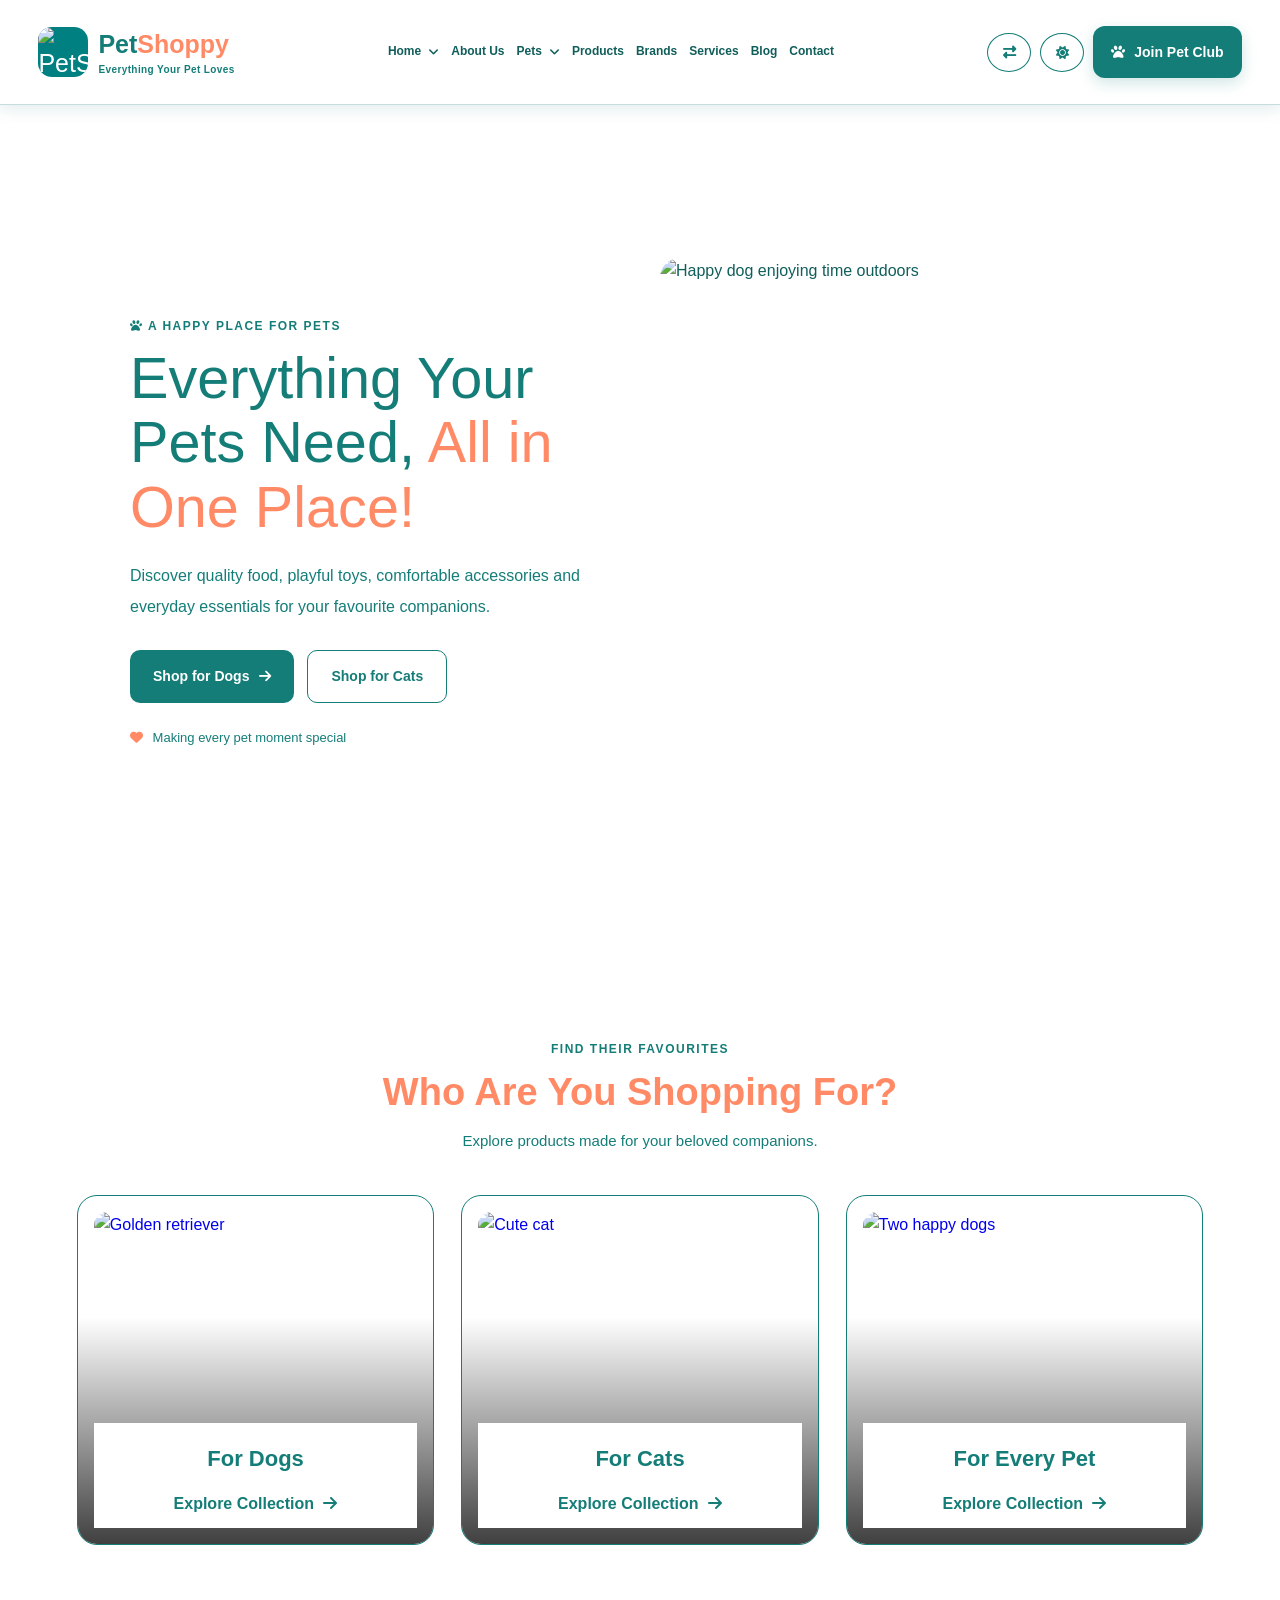
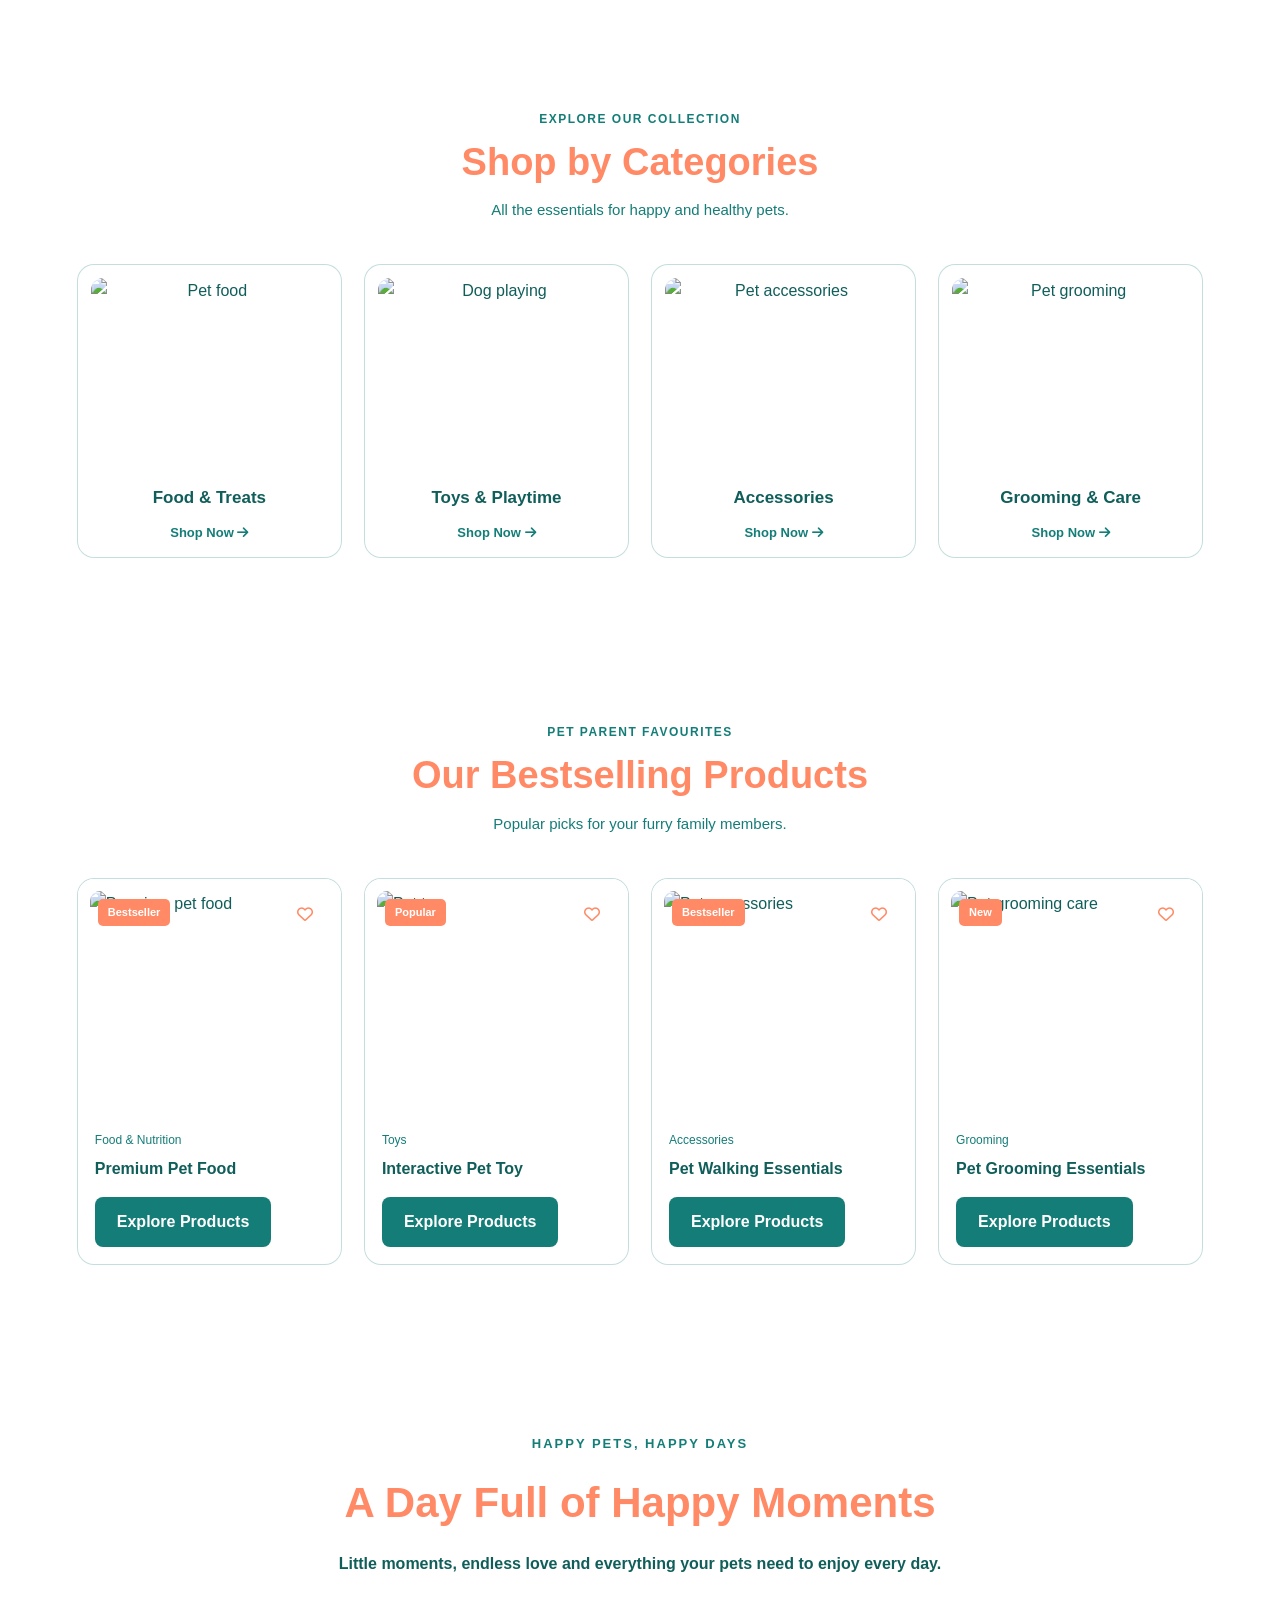
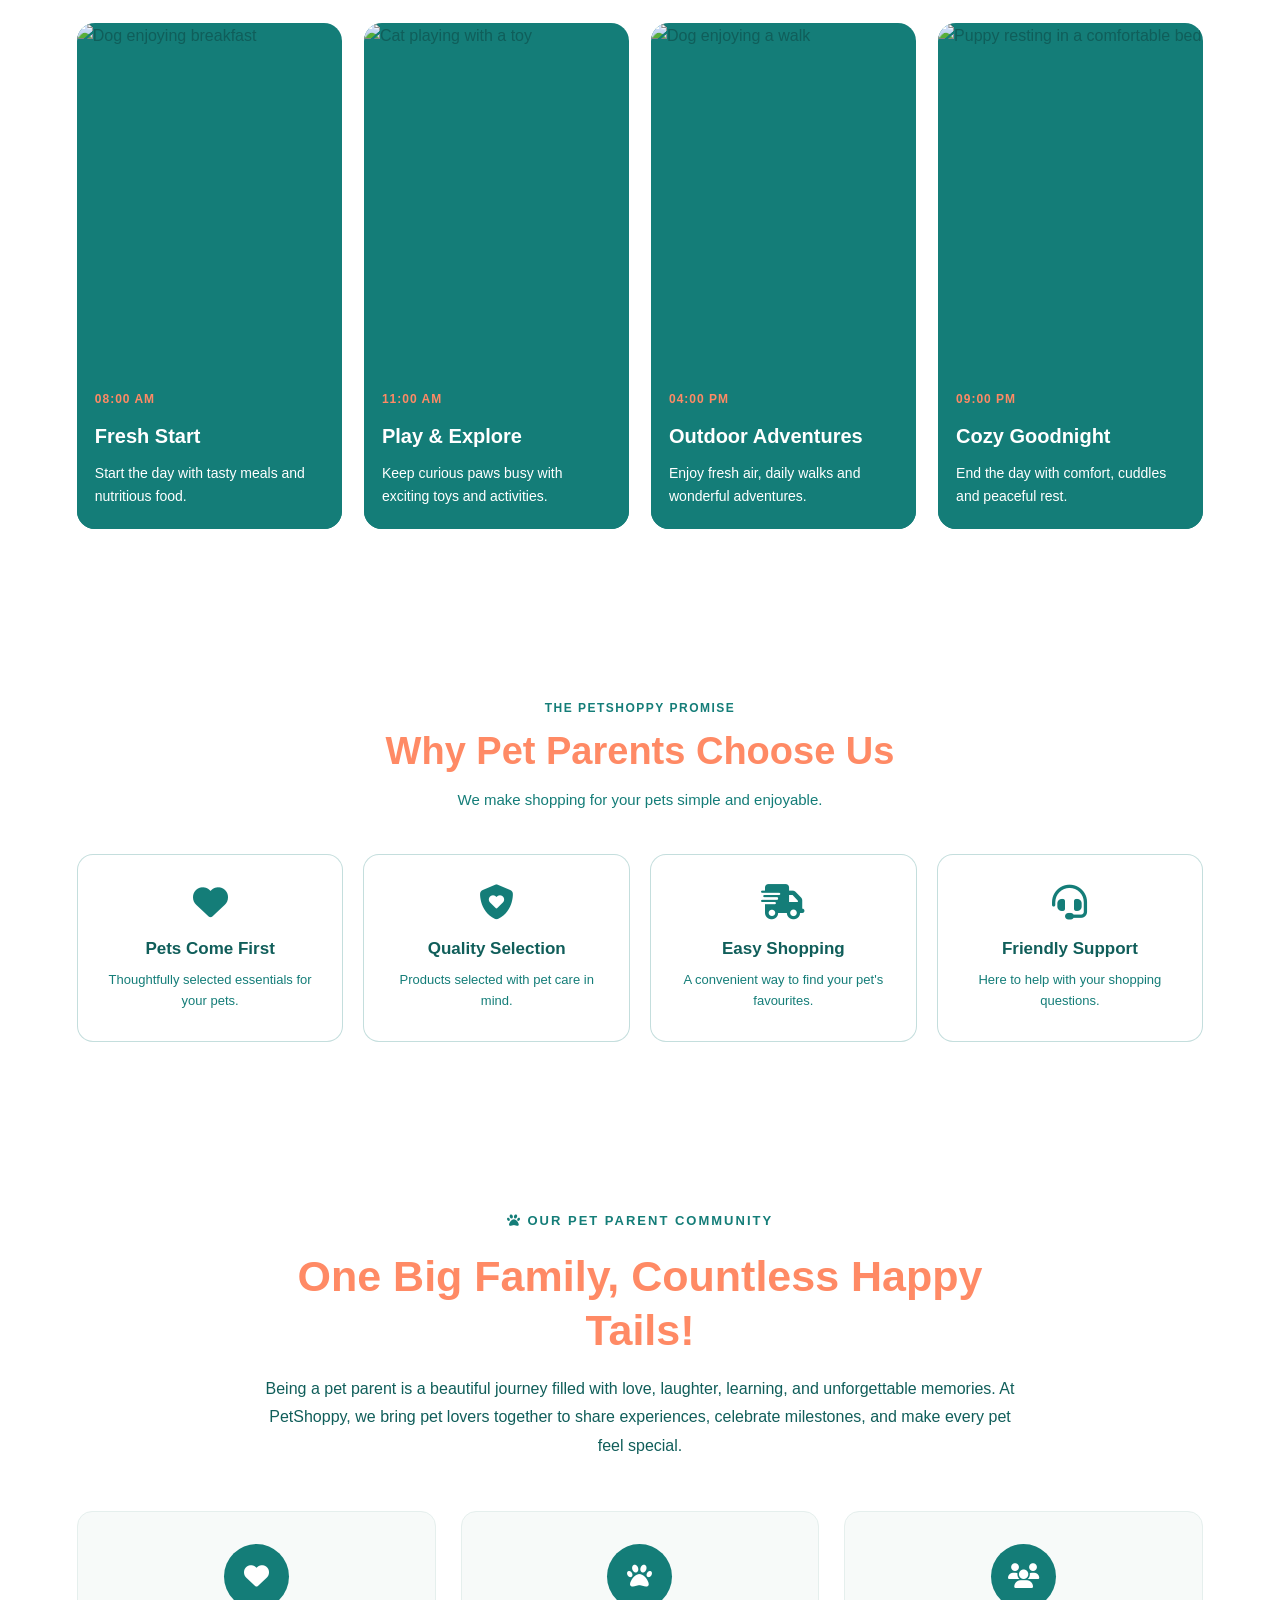
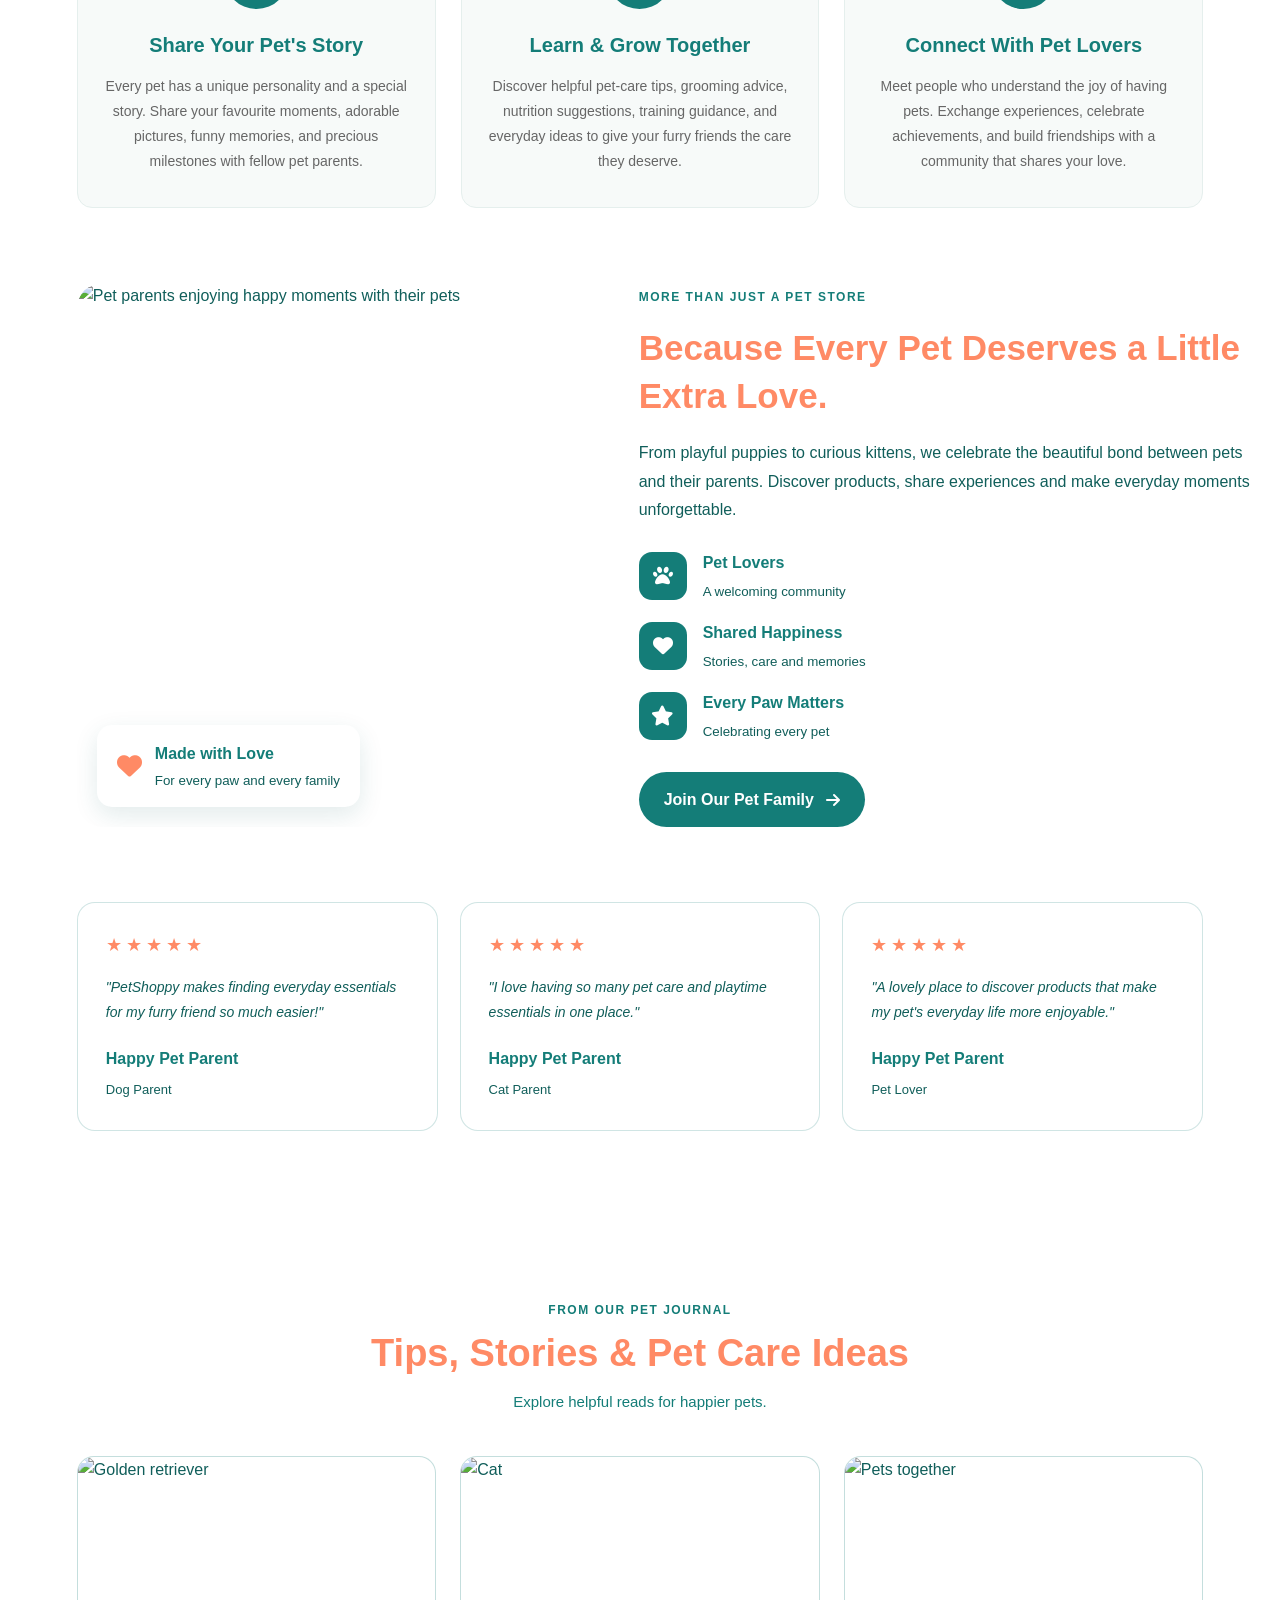
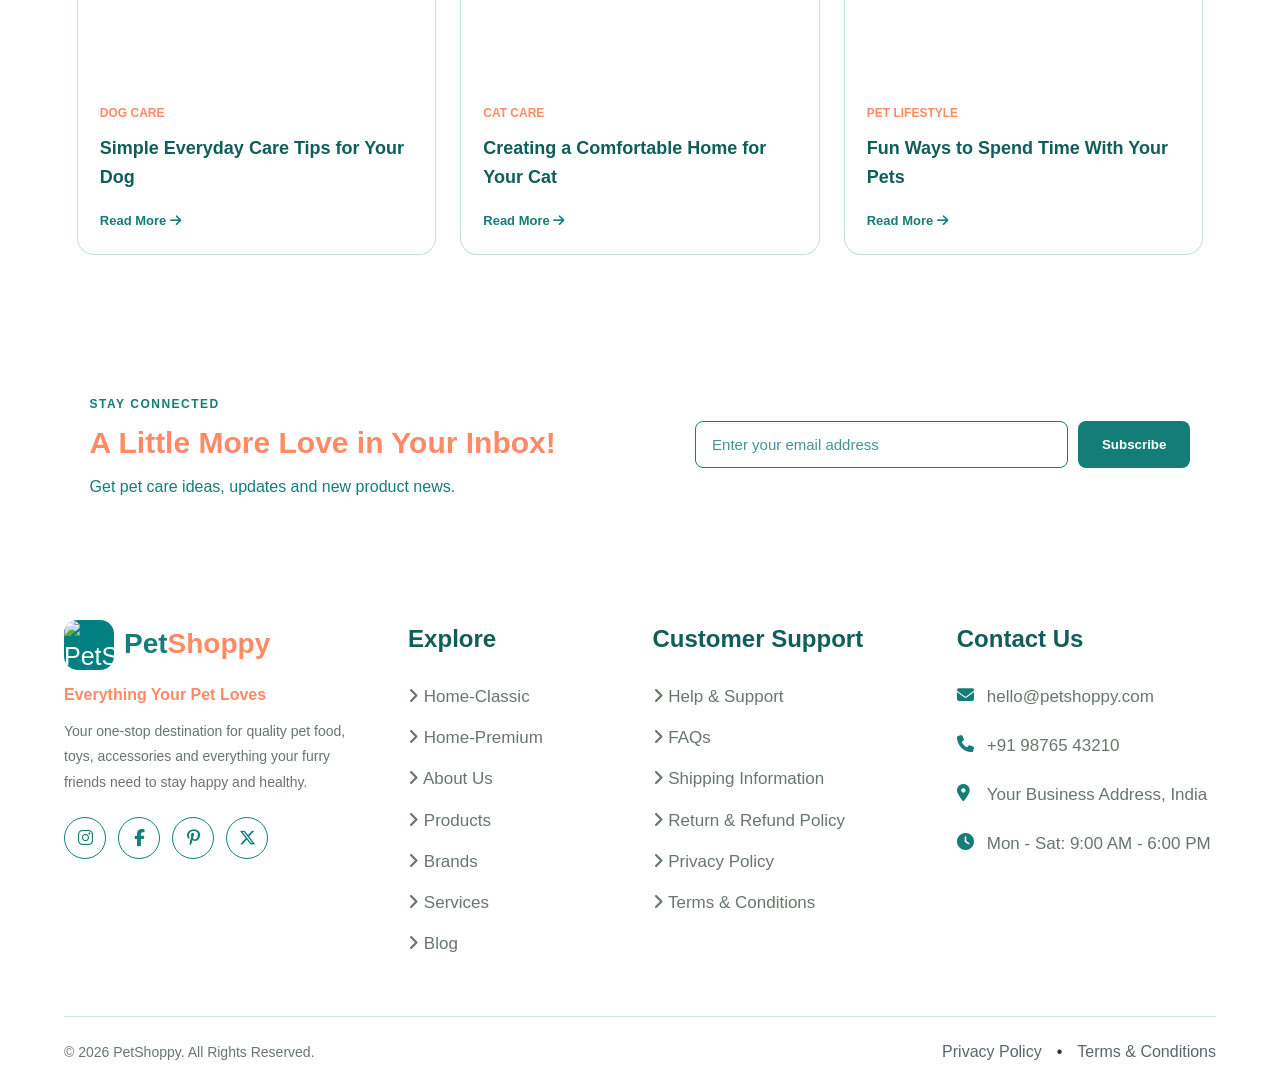
==== index.html @ d7a5b0b4 "Add files via upload" ====
<!DOCTYPE html>
<html lang="en">
<head>
    <meta charset="UTF-8">
    <meta name="viewport" content="width=device-width, initial-scale=1.0">

    <title>PetShoppy | Pet Store</title>

    <!-- CSS -->
    <link rel="stylesheet" href="style.css">
    
    <!-- Font Awesome -->
    <link rel="stylesheet"
    href="https://cdnjs.cloudflare.com/ajax/libs/font-awesome/6.5.2/css/all.min.css">

    <!-- Google Fonts -->
    <link rel="preconnect" href="https://fonts.googleapis.com">
    <link rel="preconnect" href="https://fonts.gstatic.com" crossorigin>
    <link href="https://fonts.googleapis.com/css2?family=Nunito:wght@400;500;600;700;800;900&display=swap"
    rel="stylesheet">

    <!-- JavaScript -->
    <script src="script.js" defer></script>
</head>

<body>

     <!-- HEADER -->
<header class="main-header">
    <div class="header-container">

        <a href="index.html" class="logo">
            <img src="Images/Logo Image1.png" alt="PetShoppy Logo">
            <span class="logo-text">
                Pet<span>Shoppy</span>
                <small>Everything Your Pet Loves</small>
            </span>
        </a>

        <nav class="navigation">
            <div class="nav-item dropdown">
                <a href="index.html" class="nav-link">Home <i class="fa-solid fa-angle-down"></i></a>
                <div class="dropdown-menu">
                    <a href="index.html">Home 1 - Classic</a>
                    <a href="home2.html">Home 2 - Premium</a>
                </div>
            </div>

            <a href="about.html" class="nav-link">About Us</a>

            <div class="nav-item dropdown">
                <a href="index.html" class="nav-link">Pets <i class="fa-solid fa-angle-down"></i></a>
                <div class="dropdown-menu">
                    <a href="Dogs.html">Dogs</a>
                    <a href="Cat.html">Cats</a>
                </div>
            </div>

            <a href="Products.html" class="nav-link">Products</a>
            <a href="Brands.html" class="nav-link">Brands</a>
            <a href="Services.html" class="nav-link">Services</a>
            <a href="Blog.html" class="nav-link">Blog</a>
            <a href="Contact.html" class="nav-link">Contact</a>
        </nav>

        <div class="header-actions">
            <button class="circle-btn" id="directionBtn" aria-label="Toggle direction">
                <i class="fa-solid fa-right-left"></i>
            </button>

            <button class="circle-btn" id="themeBtn" aria-label="Toggle theme">
                <i class="fa-solid fa-sun"></i>
            </button>

            <a href="PetClub.html" class="login-btn">
                <i class="fa-solid fa-paw"></i> Join Pet Club
            </a>
        </div>

    </div>
</header>


<main>

        <!-- HERO SECTION -->
        <section class="hero-section">

            <div class="hero-content">
                <span class="section-label">
                    <i class="fa-solid fa-paw"></i>
                    A HAPPY PLACE FOR PETS
                </span>

                <h1>Everything Your Pets Need,
    <span>All in One Place!</span>
</h1>

                <p>
                    Discover quality food, playful toys, comfortable
                    accessories and everyday essentials for your
                    favourite companions.
                </p>

                <div class="hero-buttons">
                    <a href="Dogs.html" class="primary-btn">
                        Shop for Dogs <i class="fa-solid fa-arrow-right"></i>
                    </a>

                    <a href="Cat.html" class="secondary-btn">
                        Shop for Cats
                    </a>
                </div>

                <div class="hero-note">
                    <i class="fa-solid fa-heart"></i>
                    Making every pet moment special
                </div>
            </div>

            <div class="hero-image">
                <img
                    src="https://images.openai.com/static-rsc-4/yv9fFzBGlke947bfDOb0Z7qNkBr9wfw-Pga7GW_WyAotWIUZUHiNxw3YHhKzJ4N2_zgHcG5rDOvu-KFgvY75jbmQHMu-gefCmbKS2JQjT4H97CNhTfmTo3LqtAyRwEe6N50HMDy4kjdWznx2pqMe7HKFtoqE82LpN9ot8MDPfqCSSa-1QfwiL3cHMQ8kjoYR?purpose=fullsize"
                    alt="Happy dog enjoying time outdoors">
            </div>

        </section>

        <!-- SHOP BY PET -->
        <section class="pet-section section-padding">

            <div class="section-heading">
                <span class="section-label">FIND THEIR FAVOURITES</span>
                <h2>Who Are You Shopping For?</h2>
                <p>Explore products made for your beloved companions.</p>
            </div>

            <div class="pet-grid">

                <a href="dogs.html" class="pet-card">
                    <img src="https://images.unsplash.com/photo-1552053831-71594a27632d?auto=format&fit=crop&w=700&q=85"
                         alt="Golden retriever">
                    <div class="pet-card-content">
                        <h3>For Dogs</h3>
                        <span>Explore Collection <i class="fa-solid fa-arrow-right"></i></span>
                    </div>
                </a>

                <a href="Cat.html" class="pet-card">
                    <img src="https://images.unsplash.com/photo-1573865526739-10659fec78a5?auto=format&fit=crop&w=700&q=85"
                         alt="Cute cat">
                    <div class="pet-card-content">
                        <h3>For Cats</h3>
                        <span>Explore Collection <i class="fa-solid fa-arrow-right"></i></span>
                    </div>
                </a>

                <a href="pets.html" class="pet-card">
                    <img src="https://images.openai.com/static-rsc-4/M1uS88FH36iswIZ0i0aM6IA3JnJ85YdUIURCovAgB_wp9JYYLMtBQS9XjxEmxh2h3yuicZxG7aOPbZoO9vGT4IWAkmvV-0KDw5vS_-56KUPz9xJ5YkKwACZ6F4ILIfjZeVVXGG_XXZeByf4X2DwvqJqZKwZMmvioOyO29KGqjc8075OUZHC_ckWkNqx-2v0m?purpose=fullsize"
                         alt="Two happy dogs">
                    <div class="pet-card-content">
                        <h3>For Every Pet</h3>
                        <span>Explore Collection <i class="fa-solid fa-arrow-right"></i></span>
                    </div>
                </a>

            </div>
        </section>

        <!-- SHOP BY CATEGORY -->
        <section class="category-section section-padding">

            <div class="section-heading">
                <span class="section-label">EXPLORE OUR COLLECTION</span>
                <h2>Shop by Categories</h2>
                <p>All the essentials for happy and healthy pets.</p>
            </div>

            <div class="category-grid">

                <a href="products.html?category=food" class="category-card">
                    <img src="https://images.openai.com/static-rsc-4/w9gseoCZGbuDJq6z_aG2uYO_X9687kGMLa2LZ8mhQYrj1rZRljZS0B2GazOanKTUPEvj69d0FUClDx20MYPlgzSAu5G_6LDif5fSuiGbgMOo9HhkyM_K80q-_yTcn5nT3eSIf3bA2Y5-SR7mwPo7KEdLQihY2UJdJTpyXSNIxcE?purpose=inline"
                         alt="Pet food">
                    <h3>Food & Treats</h3>
                    <span>Shop Now <i class="fa-solid fa-arrow-right"></i></span>
                </a>

                <a href="products.html?category=toys" class="category-card">
                    <img src="https://images.openai.com/static-rsc-4/tr6yJ81hYm2WGzdh1qy6G77R_ZMPfN1IJ9Z_MlYuu9AM08XhpfwTsrjVlc0AoRLRRu6GlCtEkIq3HJm7YVZC6fKRW61rsCvmf4ctxcFJcIoJ61_GNgADt7xI5p9Fy0DrSOKdNMJChFsO-4_V158oUacP2K9cR25HHlIHg-2e441HVv5BWqV_vjlaEWlSWuTX?purpose=fullsize"
                         alt="Dog playing">
                    <h3>Toys & Playtime</h3>
                    <span>Shop Now <i class="fa-solid fa-arrow-right"></i></span>
                </a>

                <a href="products.html?category=accessories" class="category-card">
                    <img src="https://images.openai.com/static-rsc-4/vF84g98JcKkGpsXER8NIwprN9hUa2C1HQTozOo4ASb5_BIkXZnYdfcnOPlpkqFh2_ndFCGbqCw2EZwQ28UBWZj_Ja2KV51nwinU11_EELD_P-YZYaQcdj98UH1uloZx5sgu2XPXuT2Jk524FbW9jj3n4Ofq7sRMVcmcHCJE-gjyT3ckfWSNJg_zQeWU3oCxb?purpose=fullsize"
                         alt="Pet accessories">
                    <h3>Accessories</h3>
                    <span>Shop Now <i class="fa-solid fa-arrow-right"></i></span>
                </a>

                <a href="products.html?category=grooming" class="category-card">
                    <img src="https://images.unsplash.com/photo-1516734212186-a967f81ad0d7?auto=format&fit=crop&w=500&q=85"
                         alt="Pet grooming">
                    <h3>Grooming & Care</h3>
                    <span>Shop Now <i class="fa-solid fa-arrow-right"></i></span>
                </a>

            </div>
        </section>

        <!-- BESTSELLERS -->
        <section class="bestseller-section section-padding">

            <div class="section-heading">
                <span class="section-label">PET PARENT FAVOURITES</span>
                <h2>Our Bestselling Products</h2>
                <p>Popular picks for your furry family members.</p>
            </div>

            <div class="product-grid">

                <article class="product-card">
                    <div class="product-image">
                        <span class="product-badge">Bestseller</span>
                        <button class="wishlist-btn" aria-label="Add to wishlist">
                            <i class="fa-regular fa-heart"></i>
                        </button>
                        <img src="https://images.unsplash.com/photo-1589924691995-400dc9ecc119?auto=format&fit=crop&w=600&q=85"
                             alt="Premium pet food">
                    </div>
                    <div class="product-info">
                        <span class="product-category">Food & Nutrition</span>
                        <h3>Premium Pet Food</h3>
                        <div class="product-bottom">
                            <a href="Products.html" class="explore-products-btn">
            Explore Products
        </a>
                        </div>
                    </div>
                </article>

                <article class="product-card">
                    <div class="product-image">
                        <span class="product-badge">Popular</span>
                        <button class="wishlist-btn" aria-label="Add to wishlist">
                            <i class="fa-regular fa-heart"></i>
                        </button>
                        <img src="https://images.unsplash.com/photo-1535294435445-d7249524ef2e?auto=format&fit=crop&w=600&q=85"
                             alt="Pet toy">
                    </div>
                    <div class="product-info">
                        <span class="product-category">Toys</span>
                        <h3>Interactive Pet Toy</h3>
                        <div class="product-bottom">
                            <a href="Products.html" class="explore-products-btn">
            Explore Products
        </a>
                        </div>
                    </div>
                </article>

                <article class="product-card">
                    <div class="product-image">
                        <span class="product-badge">Bestseller</span>
                        <button class="wishlist-btn" aria-label="Add to wishlist">
                            <i class="fa-regular fa-heart"></i>
                        </button>
                        <img src="https://images.openai.com/static-rsc-4/2dLUdEP9UcZacmaC6hxf51R4PpE7CirOr6_ly_SInamq5q2U4r5czKsvhjABSQUBqb5PgcH0j5OBZxZT11_l3LiR2NWbaVoIHSXXsfH3gTNQ5hMKevtEZ_mlscs-GKLW6hBFCuZg0l_awp-FXLvWe-RgYG3Zj9zHFlpuqJ2c233FLqtme3eib3plA29GCLK5?purpose=fullsize"
                             alt="Pet accessories">
                    </div>
                    <div class="product-info">
                        <span class="product-category">Accessories</span>
                        <h3>Pet Walking Essentials</h3>
                        <div class="product-bottom">
                            <a href="Products.html" class="explore-products-btn">
            Explore Products
        </a>
                        </div>
                    </div>
                </article>

                <article class="product-card">
                    <div class="product-image">
                        <span class="product-badge">New</span>
                        <button class="wishlist-btn" aria-label="Add to wishlist">
                            <i class="fa-regular fa-heart"></i>
                        </button>
                        <img src="https://images.openai.com/static-rsc-4/v_l3QWi_aCL-Y4SPza91qTbNcBNuBeCyhJTZ9Yce27BEwrQ-N0HdIakyfzFicpVqZDqZfb8ol4YPfHnry--LnUiGXWp87zS38oLdOtI35bYtXudIZqfKRHuE4CO8knqOC5g65Wk5xR7fUqk2XOuaJcjd12OBngR_Y3dppf5QTFQ-JzhrM2zDSWf9HW0GSOrD?purpose=fullsize"
                             alt="Pet grooming care">
                    </div>
                    <div class="product-info">
                        <span class="product-category">Grooming</span>
                        <h3>Pet Grooming Essentials</h3>
                        <div class="product-bottom">
                            <a href="Products.html" class="explore-products-btn">
            Explore Products
        </a>
                        </div>
                    </div>
                </article>

            </div>
        </section>

        
<!-- A DAY IN YOUR PET'S LIFE -->
<section class="pet-day-section">

    <div class="pet-day-heading">
        <span>HAPPY PETS, HAPPY DAYS</span>
        <h2>A Day Full of Happy Moments</h2>
        <p>Little moments, endless love and everything your pets need to enjoy every day.</p>
    </div>

    <div class="pet-day-grid">

        <div class="pet-day-card">
            <img src="https://images.openai.com/static-rsc-4/bUbUkX5YAL70xVwl69kjFBfryx52gneSA9NkqL2_LeEsoudcdIZrEvoqcYoya6zXaM0Zi-5uOtzfBKHK5pg0A_JEK1BnFvBBjQwwKqswlo4CA7nQbqRXP-WxRLe_WMxv3n_Ofv-Rpp7mDgKIGvI92vcCcVqZ6egKwdVOHNZy441gNcPEd_VzwcJjjB_0Mo6y?purpose=fullsize" alt="Dog enjoying breakfast">
            <div class="pet-day-content">
                <span>08:00 AM</span>
                <h3>Fresh Start</h3>
                <p>Start the day with tasty meals and nutritious food.</p>
            </div>
        </div>

        <div class="pet-day-card">
            <img src="https://images.openai.com/static-rsc-4/GTpex6RY9-g0YZzZyBBnBYWVW_Mtb5lOQWo68M_n631e6BX32MEMfwHjb3NJf7N5k6_aBkHXQdZFrUtqG6r8BBa3N3HectMAuAz3hzi2VyV3AoZaJ8e39Bln7CA3OC39dQqvyOp_m5WS3PNLb9xSwV_8Zactd60HYW6OdTGU3wgQEkDzCuWnay23FyY60uSc?purpose=fullsize" alt="Cat playing with a toy">
            <div class="pet-day-content">
                <span>11:00 AM</span>
                <h3>Play & Explore</h3>
                <p>Keep curious paws busy with exciting toys and activities.</p>
            </div>
        </div>

        <div class="pet-day-card">
            <img src="https://images.openai.com/static-rsc-4/OUQ8JRv__H7JQ8FYyiUVu63lmPB1i5_ll8um2wQzfiwKYZVjVJCXAGg10Qb26gcEl5DC_Z2Kl83BoWbNeYTGbdZPN52knNEXu1XH3vCAG6NJkA9x5mXJouUY_OZ8pjU0_OfltHuBAYo5WQsJ5-YtAg6T02Ng9ffSD7Ozb2IrsEpKtLcuVv69WAm70a2XUKTD?purpose=fullsize" alt="Dog enjoying a walk">
            <div class="pet-day-content">
                <span>04:00 PM</span>
                <h3>Outdoor Adventures</h3>
                <p>Enjoy fresh air, daily walks and wonderful adventures.</p>
            </div>
        </div>

        <div class="pet-day-card">
            <img src="https://images.openai.com/static-rsc-4/2AfeKkSe9-xejkE0UqCwcOaHom0KQNA_HehQyUAsPU2XBfiVXcrzaXmeObzhb1rB93_dPsyw2_AYHCMjV1HPJ6y0lPg9GGnBBtVWXBL5fVgrO625mQ8usZeN1Tso3xNkkVGVKhDj27nOylyvvviECOlXj6Cztm2D1T7uoxoOEX4DkMCDcGhPx3EpHvJTHPbv?purpose=fullsize" alt="Puppy resting in a comfortable bed">
            <div class="pet-day-content">
                <span>09:00 PM</span>
                <h3>Cozy Goodnight</h3>
                <p>End the day with comfort, cuddles and peaceful rest.</p>
            </div>
        </div>

    </div>
</section>


        <!-- WHY CHOOSE US -->
        <section class="benefits-section section-padding">

            <div class="section-heading">
                <span class="section-label">THE PETSHOPPY PROMISE</span>
                <h2>Why Pet Parents Choose Us</h2>
                <p>We make shopping for your pets simple and enjoyable.</p>
            </div>

            <div class="benefits-grid">

                <div class="benefit-card">
                    <i class="fa-solid fa-heart"></i>
                    <h3>Pets Come First</h3>
                    <p>Thoughtfully selected essentials for your pets.</p>
                </div>

                <div class="benefit-card">
                    <i class="fa-solid fa-shield-heart"></i>
                    <h3>Quality Selection</h3>
                    <p>Products selected with pet care in mind.</p>
                </div>

                <div class="benefit-card">
                    <i class="fa-solid fa-truck-fast"></i>
                    <h3>Easy Shopping</h3>
                    <p>A convenient way to find your pet's favourites.</p>
                </div>

                <div class="benefit-card">
                    <i class="fa-solid fa-headset"></i>
                    <h3>Friendly Support</h3>
                    <p>Here to help with your shopping questions.</p>
                </div>

            </div>
        </section>

        
<!-- PET PARENT COMMUNITY SECTION -->
<section class="pet-community">

    <div class="community-heading">
        <span class="community-eyebrow">
            <i class="fa-solid fa-paw"></i> OUR PET PARENT COMMUNITY
        </span>

        <h2>One Big Family, Countless Happy Tails!</h2>

        <p>
                Being a pet parent is a beautiful journey filled with love,
                laughter, learning, and unforgettable memories. At PetShoppy,
                we bring pet lovers together to share experiences, celebrate
                milestones, and make every pet feel special.
        </p>
    </div>

    <!-- Community Highlights -->
        <div class="community-highlights">

            <div class="community-highlight-card">
                <div class="community-icon">
                    <i class="fa-solid fa-heart"></i>
                </div>
                <h3>Share Your Pet's Story</h3>
                <p>
                    Every pet has a unique personality and a special story.
                    Share your favourite moments, adorable pictures, funny
                    memories, and precious milestones with fellow pet parents.
                </p>
            </div>

            <div class="community-highlight-card">
                <div class="community-icon">
                    <i class="fa-solid fa-paw"></i>
                </div>
                <h3>Learn & Grow Together</h3>
                <p>
                    Discover helpful pet-care tips, grooming advice,
                    nutrition suggestions, training guidance, and everyday
                    ideas to give your furry friends the care they deserve.
                </p>
            </div>

            <div class="community-highlight-card">
                <div class="community-icon">
                    <i class="fa-solid fa-users"></i>
                </div>
                <h3>Connect With Pet Lovers</h3>
                <p>
                    Meet people who understand the joy of having pets.
                    Exchange experiences, celebrate achievements, and
                    build friendships with a community that shares your love.
                </p>
            </div>

        </div>

    <div class="community-content">

        <!-- LEFT IMAGE -->
        <div class="community-image">
            <img src="https://images.openai.com/static-rsc-4/Ar8RjG4HCKugmw3k2uFCuZrhv36-RqtYcuJ3emU5BBuncJILy2A9ULHrqNByoX5HQGNmAMoklzmAexhk5NBsLxDHe_chSbwuv-uDMfiUddiRTKKH_zzKNK43p0Yjq5b2kR4RpZjOLBXd_HGL79GxpvcrFk_ML75wp6bMALSjIRBuZZQjoULWEWf4RBMpie0m?purpose=fullsize"
                 alt="Pet parents enjoying happy moments with their pets">

            <div class="community-image-label">
                <i class="fa-solid fa-heart"></i>
                <div>
                    <strong>Made with Love</strong>
                    <small>For every paw and every family</small>
                </div>
            </div>
        </div>

        <!-- RIGHT CONTENT -->
        <div class="community-details">

            <span class="community-small-title">
                MORE THAN JUST A PET STORE
            </span>

            <h3>Because Every Pet Deserves a Little Extra Love.</h3>

            <p>
                From playful puppies to curious kittens, we celebrate
                the beautiful bond between pets and their parents.
                Discover products, share experiences and make
                everyday moments unforgettable.
            </p>

            <div class="community-stats">

                <div class="community-stat">
                    <i class="fa-solid fa-paw"></i>
                    <div>
                        <strong>Pet Lovers</strong>
                        <small>A welcoming community</small>
                    </div>
                </div>

                <div class="community-stat">
                    <i class="fa-solid fa-heart"></i>
                    <div>
                        <strong>Shared Happiness</strong>
                        <small>Stories, care and memories</small>
                    </div>
                </div>

                <div class="community-stat">
                    <i class="fa-solid fa-star"></i>
                    <div>
                        <strong>Every Paw Matters</strong>
                        <small>Celebrating every pet</small>
                    </div>
                </div>

            </div>

            <a href="Contact.html" class="community-btn">
                Join Our Pet Family
                <i class="fa-solid fa-arrow-right"></i>
            </a>

        </div>
    </div>

    <!-- TESTIMONIALS -->
    <div class="community-testimonials">

        <div class="testimonial-card">
            <div class="testimonial-stars">★★★★★</div>
            <p>
                "PetShoppy makes finding everyday essentials for
                my furry friend so much easier!"
            </p>
            <h4>Happy Pet Parent</h4>
            <span>Dog Parent</span>
        </div>

        <div class="testimonial-card">
            <div class="testimonial-stars">★★★★★</div>
            <p>
                "I love having so many pet care and playtime
                essentials in one place."
            </p>
            <h4>Happy Pet Parent</h4>
            <span>Cat Parent</span>
        </div>

        <div class="testimonial-card">
            <div class="testimonial-stars">★★★★★</div>
            <p>
                "A lovely place to discover products that make
                my pet's everyday life more enjoyable."
            </p>
            <h4>Happy Pet Parent</h4>
            <span>Pet Lover</span>
        </div>

    </div>

</section>

     <!-- LATEST BLOGS -->
        <section class="blog-section section-padding">

            <div class="section-heading">
                <span class="section-label">FROM OUR PET JOURNAL</span>
                <h2>Tips, Stories & Pet Care Ideas</h2>
                <p>Explore helpful reads for happier pets.</p>
            </div>

            <div class="blog-grid">

                <article class="blog-card">
                    <img src="https://images.openai.com/static-rsc-4/ntaHWitN49q7gMIZHKxVzC87u06nARiaIp7tf5kWaCTLLTFNCA01dZgBDpZTMjLp9Jzn1vy35rawL4FOU_GH_lEDOnTwFx3JcBO01jcZdF05NSiQ65h9Cy8ePi3QS0Whrevjr1EIeoHx7h4nxtHB7GvMQXn_7UvlNZnuYgLZ5q7BtUitwGsqmBjrtwtC989p?purpose=fullsize"
                         alt="Golden retriever">
                    <div class="blog-content">
                        <span>Dog Care</span>
                        <h3>Simple Everyday Care Tips for Your Dog</h3>
                        <a href="Blog.html">Read More <i class="fa-solid fa-arrow-right"></i></a>
                    </div>
                </article>

                <article class="blog-card">
                    <img src="https://images.openai.com/static-rsc-4/kg76ANDOqgH2F67m8czyvPqn5RCb-ZNaqVhEdgrrAhLimbJo6SZoG86lebbU3shGhzVF4gAYnI741_w6fgg-HufRtK_QcilcKIohya6N20kWYszdDuzyZrRDq7mDn9xGDJtF1yVtd-aYqB8JmTGPkG_Tu1aMqE0ckZxa4PH4HMLQLw-gMSXX0RECUbbWYBZf?purpose=fullsize"
                         alt="Cat">
                    <div class="blog-content">
                        <span>Cat Care</span>
                        <h3>Creating a Comfortable Home for Your Cat</h3>
                        <a href="Blog.html">Read More <i class="fa-solid fa-arrow-right"></i></a>
                    </div>
                </article>

                <article class="blog-card">
                    <img src="https://images.openai.com/static-rsc-4/FNK484W7RzDBKFLCUSxcVCUs_gwY26ll9-efwCsiiAbQE-N5OKKfXq5e3hRlboqYPoUUCL9S6AsniAyLRrCJfpZDnAwXu3zq6koljmyGz_dxVk_2JZZUmWex-ubmDN7xE46SrRrqyAN-fdRPbkd7DMhLNkA3CG7NJTa0sVoSmHH-G4EAlmCOvdfQ1Dh0nR6w?purpose=fullsize"
                         alt="Pets together">
                    <div class="blog-content">
                        <span>Pet Lifestyle</span>
                        <h3>Fun Ways to Spend Time With Your Pets</h3>
                        <a href="Blog.html">Read More <i class="fa-solid fa-arrow-right"></i></a>
                    </div>
                </article>

            </div>

        </section>

        <!-- NEWSLETTER -->
        <section class="newsletter-section">
            <div>
                <span class="section-label">STAY CONNECTED</span>
                <h2>A Little More Love in Your Inbox!</h2>
                <p>Get pet care ideas, updates and new product news.</p>
            </div>

            <form id="newsletterForm" class="newsletter-form">
                <input type="email" id="newsletterEmail"
                       placeholder="Enter your email address" required>
                <button type="submit">Subscribe</button>
            </form>
        </section>

    </main>



<footer class="main-footer">
    <div class="footer-container">

        <!-- COLUMN 1: BRAND -->
        <div class="footer-column footer-brand">

            <a href="index.html" class="logo">
                <img src="Images/Logo Image1.png" alt="PetShoppy Logo">

                <span class="footer-logo-text">
                    Pet<span>Shoppy</span>
                </span>
            </a>

            <p class="footer-tagline">
                Everything Your Pet Loves
            </p>

            <p class="footer-description">
                Your one-stop destination for quality pet food,
                toys, accessories and everything your furry
                friends need to stay happy and healthy.
            </p>


            <div class="social-links">
                <a href="#" class="social-btn" aria-label="Instagram">
                    <i class="fa-brands fa-instagram"></i>
                </a>

                <a href="#" class="social-btn" aria-label="Facebook">
                    <i class="fa-brands fa-facebook-f"></i>
                </a>

                <a href="#" class="social-btn" aria-label="Pinterest">
                    <i class="fa-brands fa-pinterest-p"></i>
                </a>

                <a href="#" class="social-btn" aria-label="Twitter">
                    <i class="fa-brands fa-x-twitter"></i>
                </a>
            </div>

        </div>

        <!-- COLUMN 2: EXPLORE -->
        <div class="footer-column">

            <h3>Explore</h3>

            <ul class="footer-links">
        <li><a href="index.html"><i class="fa-solid fa-angle-right"></i> Home-Classic </a></li>
        <li><a href="home2.html"><i class="fa-solid fa-angle-right"></i> Home-Premium </a></li>
        <li><a href="about.html"><i class="fa-solid fa-angle-right"></i> About Us </a></li>
        <li><a href="Products.html"><i class="fa-solid fa-angle-right"></i> Products </a></li>
        <li><a href="Brands.html"><i class="fa-solid fa-angle-right"></i> Brands </a></li>
        <li><a href="Services.html"><i class="fa-solid fa-angle-right"></i> Services </a></li>
        <li><a href="Blog.html"><i class="fa-solid fa-angle-right"></i> Blog </a></li>
    </ul>
        </div>

        <!-- COLUMN 3: CUSTOMER SUPPORT -->
        <div class="footer-column">

            <h3>Customer Support</h3>

            <ul class="footer-links">
        <li><a href="Contact.html"><i class="fa-solid fa-angle-right"></i> Help & Support</a></li>
        <li><a href="Contact.html"><i class="fa-solid fa-angle-right"></i> FAQs</a></li>
        <li><a href="Contact.html"><i class="fa-solid fa-angle-right"></i> Shipping Information</a></li>
        <li><a href="#"><i class="fa-solid fa-angle-right"></i> Return & Refund Policy</a></li>
        <li><a href="#"><i class="fa-solid fa-angle-right"></i> Privacy Policy</a></li>
        <li><a href="#"><i class="fa-solid fa-angle-right"></i> Terms & Conditions</a></li>
    </ul>

        </div>

        <!-- COLUMN 4: CONTACT -->
        <div class="footer-column">

            <h3>Contact Us</h3>

            <ul class="contact-list">

                <li>
                    <i class="fa-solid fa-envelope"></i>
                    <a href="mailto:hello@petshoppy.com">
                        hello@petshoppy.com
                    </a>
                </li>

                <li>
                    <i class="fa-solid fa-phone"></i>
                    <a href="tel:+919876543210">
                        +91 98765 43210
                    </a>
                </li>

                <li>
                    <i class="fa-solid fa-location-dot"></i>
                    <span>Your Business Address, India</span>
                </li>

                <li>
                    <i class="fa-solid fa-clock"></i>
                    <span>Mon - Sat: 9:00 AM - 6:00 PM</span>
                </li>

            </ul>

        </div>

    </div>

    <!-- COPYRIGHT -->
    <div class="footer-bottom">

        <p>
            © 2026 PetShoppy. All Rights Reserved.
        </p>

        <div class="legal-links">
            <a href="#privacy">Privacy Policy</a>
            <span class="separator">•</span>
            <a href="#terms">Terms &amp; Conditions</a>
        </div>

    </div>

</footer>


</body>
</html>
---- style.css ----
/* ================= HEADER ================= */

.main-header {
    width: 100%;
    height: 105px;
    background: var(--background, #ffffff);
    position: relative;
    z-index: 1000;
    border-bottom: 1px solid var(--border, #eeeeee);
}

.header-container {
    width: 100%;
    max-width: 1850px;
    height: 100%;
    margin: auto;
    padding: 0 35px;

    display: flex;
    align-items: center;
    justify-content: space-between;
    gap: 25px;

    box-sizing: border-box;
}

/* LOGO */

.logo {
    display: flex;
    align-items: center;
    gap: 11px;
    flex-shrink: 0;
    text-decoration: none;
}

.logo img {
    width: 50px;
    height: 50px;
    background: teal;
    color: #ffffff;
    border-radius: 14px;

    display: flex;
    align-items: center;
    justify-content: center;

    font-size: 25px;
}

.logo-text {
    color: #147D78;
    font-size: 27px;
    font-weight: 800;
    line-height: 1.1;
}

.logo-text span {
    color: #FF8A65;
}

.logo-text small {
    display: block;
    margin-top: 5px;
    color: var(--muted, #777777);
    font-size: 11px;
    font-weight: 600;
    letter-spacing: 0.5px;
}

/* NAVIGATION */

.navigation {
    display: flex;
    align-items: center;
    justify-content: center;
    flex: 1;
    gap: 25px;
    min-width: 0;
}

.nav-item {
    position: relative;
    display: flex;
    align-items: center;
}

.nav-link {
    display: flex;
    align-items: center;
    justify-content: center;
    gap: 8px;

    padding: 15px 0;

    background: transparent;
    border: none;

    color: var(--text, #26332e);
    font-family: inherit;
    font-size: 18px;
    font-weight: 700;

    text-decoration: none;
    white-space: nowrap;
    cursor: pointer;

    transition: color 0.3s ease;
}

.nav-link:hover {
    color: #147D78;
}

.dropdown-toggle i {
    font-size: 11px;
}

/* DROPDOWN */

.dropdown-menu {
    display: none;
    flex-direction: column;
    gap: 8px;

    position: absolute;
    top: calc(100% - 2px);
    left: -25px;

    width: 300px;
    padding: 22px;

    background: var(--background, #ffffff);
    border: 2px solid #147D78;
    border-radius: 28px;

    box-shadow: 0 10px 30px rgba(0, 0, 0, 0.12);
    z-index: 2000;
}

.dropdown-menu a {
    display: flex;
    align-items: center;

    padding: 13px 12px;

    color: var(--text, #26332e);
    font-size: 17px;
    font-weight: 700;

    text-decoration: none;
    border-radius: 10px;

    transition: 0.3s ease;
}

.dropdown-menu a:hover {
    background: #E8F5F3;
    color: #147D78;
}

/* Desktop dropdown */
@media (min-width: 1001px) {
    .nav-item:hover .dropdown-menu,
    .nav-item:focus-within .dropdown-menu {
        display: flex;
    }
}

/* HEADER BUTTONS */

.header-actions {
    display: flex;
    align-items: center;
    justify-content: flex-end;
    gap: 12px;
    flex-shrink: 0;
}

.circle-btn {
  width: 42px;
  height: 42px;
  border: 2px solid darkgreen;
  transition: all 0.3s ease;
  cursor: pointer;
  transition: all 0.3s ease;
  border-radius: 50%;
  background: white;
  color: var(--text);
}

.circle-btn:hover {
    background-color: #228b22;
    color: #ffffff;
    border-color: #228b22;
    transform: translateY(-3px);
    box-shadow: 0 5px 12px rgba(34, 139, 34, 0.3);
}

.login-btn {
    min-width: 145px;
    height: 52px;
    padding: 0 25px;

    display: flex;
    align-items: center;
    justify-content: center;
    gap: 9px;

    background: #147D78;
    color: #ffffff;

    border-radius: 15px;
    box-shadow: 0 5px 15px rgba(20, 125, 120, 0.2);

    font-size: 17px;
    font-weight: 700;
    text-decoration: none;
    white-space: nowrap;

    box-sizing: border-box;
    transition: 0.3s ease;
}

.login-btn:hover {
    background: #105E5A;
    transform: translateY(-2px);
}


@media (max-width: 1400px) {
    .header-container {
        padding: 0 20px;
        gap: 15px;
    }

    .navigation {
        gap: 15px;
    }

    .nav-link {
        font-size: 15px;
    }

    .logo-text {
        font-size: 23px;
    }

    .login-btn {
        min-width: 110px;
        padding: 0 15px;
    }

    .circle-btn {
        width: 44px;
        height: 44px;
        min-width: 44px;
    }
}

@media (max-width: 1000px) {
    .main-header {
        height: auto;
    }

    .header-container {
        min-height: 85px;
        flex-wrap: wrap;
        padding: 15px 20px;
    }

    .navigation {
        order: 3;
        flex-basis: 100%;
        flex-direction: column;
        align-items: stretch;
        gap: 0;
    }

    .nav-item {
        width: 100%;
        flex-direction: column;
        align-items: stretch;
    }

    .nav-link {
        width: 100%;
        justify-content: space-between;
        padding: 13px 5px;
        border-bottom: 1px solid var(--border, #eeeeee);
    }

    .dropdown-menu {
        position: static;
        width: auto;
        border-radius: 12px;
        box-shadow: none;
    }

    .nav-item.open .dropdown-menu {
        display: flex;
    }

    .header-actions {
        margin-left: auto;
    }
}


/* ================= FOOTER ================= */

/* WHITE FOOTER BACKGROUND */

.main-footer {
    width: 100%;
    background: #FFFFFF;
    color: #26332E;
    padding: 65px 5% 0;
    box-sizing: border-box;
}

/* DARK MODE */

body.dark .main-footer {
    background: #172522;
    color: #F4F8F6;
}
/* FOUR COLUMN LAYOUT */

.footer-container {
    max-width: 1500px;
    margin: auto;

    display: grid;
    grid-template-columns: 1.5fr 1fr 1.3fr 1.3fr;
    gap: 45px;

    padding-bottom: 45px;
}

.footer-column h3 {
    font-size: 24px;
    font-weight: 700;
    color: #105E5A;
    margin-bottom: 25px;
}

/* BRAND LOGO */

.footer-logo {
    display: inline-flex;
    align-items: center;
    gap: 12px;
    text-decoration: none;
}

.footer-logo-icon {
    width: 48px;
    height: 48px;
    background: #147D78;
    color: #ffffff;
    border-radius: 14px;

    display: flex;
    align-items: center;
    justify-content: center;

    font-size: 25px;
}

.footer-logo-text {
    font-size: 28px;
    font-weight: 800;
    color: #147D78;
}

.footer-logo-text span {
    color: #FF8A65;
}

/* TAGLINE AND DESCRIPTION */

.footer-tagline {
    color: #FF8A65;
    font-size: 16px;
    font-weight: 700;
    margin: 12px 0;
}

.footer-description {
    max-width: 350px;
    color: #68766D;
    font-size: 14px;
    line-height: 1.8;
    margin-bottom: 22px;
}

/* SOCIAL MEDIA BUTTONS */

.social-links {
    display: flex;
    align-items: center;
    gap: 12px;
}

.social-btn {
    width: 42px;
    height: 42px;
    border: 1.5px solid #147D78;
    border-radius: 50%;

    display: flex;
    align-items: center;
    justify-content: center;

    background: transparent;
    color: #147D78;

    font-size: 17px;
    text-decoration: none;

    transition: 0.3s ease;
}

.social-btn:hover {
    background: #147D78;
    color: #ffffff;
    transform: translateY(-4px);
}

/* FOOTER LINKS */

.footer-links {
    list-style: none;
    padding: 0;
    margin: 0;
}

.footer-links li {
    margin-bottom: 14px;
}

.footer-links a {
    color: #68766D;
    font-size: 17px;
    font-weight: 500;
    text-decoration: none;
    transition: 0.3s ease;
}

.footer-links a:hover {
    color: #147D78;
    padding-left: 5px;
}

/* CONTACT DETAILS */

.contact-list {
    list-style: none;
    padding: 0;
    margin: 0;
}

.contact-list li {
    display: flex;
    align-items: flex-start;
    gap: 12px;

    margin-bottom: 20px;

    color: #68766D;
    font-size: 17px;
    line-height: 1.7;
}

.contact-list i {
    color: #147D78;
    font-size: 17px;
    margin-top: 3px;
    min-width: 18px;
}

.contact-list a {
    color: #68766D;
    text-decoration: none;
    transition: 0.3s ease;
}

.contact-list a:hover {
    color: #147D78;
}

/* COPYRIGHT SECTION */

.footer-bottom {
    max-width: 1500px;
    margin: auto;
    padding: 22px 0;

    border-top: 1px solid rgba(20, 125, 120, 0.2);

    display: flex;
    justify-content: space-between;
    align-items: center;
    gap: 15px;
    flex-wrap: wrap;
}

.footer-bottom p {
    color: #68766D;
    font-size: 14px;
    margin: 0;
}

.footer-bottom i {
    color: #FF8A65;
}

/* ================= DARK MODE ================= */

body.dark .main-footer {
    background: #172522;
    color: #F4F8F6;
}

body.dark .footer-column h3,
body.dark .footer-column h4 {
    color: #69C8BE;
}

body.dark .footer-description,
body.dark .footer-links a,
body.dark .contact-list li,
body.dark .contact-list a,
body.dark .footer-bottom p {
    color: #B8C9C2;
}

body.dark .footer-tagline {
    color: #FF9B7C;
}

body.dark .footer-links a:hover,
body.dark .contact-list a:hover {
    color: #69C8BE;
}

body.dark .contact-list i {
    color: #69C8BE;
}

body.dark .social-btn {
    color: #69C8BE;
    border-color: #69C8BE;
}

body.dark .social-btn:hover {
    background: #69C8BE;
    color: #172522;
}

body.dark .footer-bottom {
    border-top-color: rgba(105, 200, 190, 0.2);
}

/* ================= RESPONSIVE ================= */

@media (max-width: 1100px) {
    .footer-container {
        grid-template-columns: repeat(2, 1fr);
        gap: 40px;
    }
}

@media (max-width: 600px) {
    .main-footer {
        padding: 45px 6% 0;
    }

    .footer-container {
        grid-template-columns: 1fr;
        gap: 35px;
    }

    .footer-bottom {
        flex-direction: column;
        text-align: center;
    }
}

/* ================= GLOBAL ================= */

/* ================= PETSHOPPY BRAND COLORS ================= */

:root {
    --primary: #147D78;
    --primary-dark: #105E5A;
    --secondary: #FF8A65;

    --background: #FFFFFF;
    --surface: #FFFFFF;

    --text: #105E5A;
    --muted: #147D78;

    --border: rgba(20, 125, 120, 0.25);

    --shadow: 0 8px 25px rgba(16, 94, 90, 0.12);
}

* {
    margin: 0;
    padding: 0;
    box-sizing: border-box;
}

html {
    scroll-behavior: smooth;
}

body {
    background: var(--background);
    color: var(--text);
    font-family: Arial, Helvetica, sans-serif;
    line-height: 1.6;
    transition: 0.3s ease;
}

img {
    width: 100%;
    display: block;
    object-fit: cover;
}

a {
    text-decoration: none;
}

button {
    font-family: inherit;
}

/* ================= DARK MODE ================= */

body.dark {
    --primary: #147D78;
    --primary-dark: #105E5A;
    --secondary: #FF8A65;

    --background: #105E5A;
    --surface: #147D78;

    --text: #FFFFFF;
    --muted: #FFFFFF;

    --border: rgba(255, 255, 255, 0.25);

    --shadow: 0 8px 25px rgba(16, 94, 90, 0.3);
}

/* ================= HEADER ================= */

.announcement-bar {
    background: var(--primary-dark);
    color: #FFFFFF;
    text-align: center;
    padding: 9px 15px;
    font-size: 13px;
    font-weight: 600;
}

.main-header {
    width: 100%;
    background: var(--background);
    border-bottom: 1px solid var(--border);
    position: relative;
    z-index: 1000;
}

.header-container {
    max-width: 1800px;
    min-height: 100px;
    margin: auto;
    padding: 12px 3%;
    display: flex;
    align-items: center;
    justify-content: space-between;
    gap: 22px;
}

.logo {
    display: flex;
    align-items: center;
    gap: 10px;
    flex-shrink: 0;
}

.logo-icon {
    width: 48px;
    height: 48px;
    background: var(--primary);
    color: #FFFFFF;
    border-radius: 14px;
    display: grid;
    place-items: center;
    font-size: 24px;
}

.logo-text {
    color: var(--primary);
    font-size: 25px;
    font-weight: 800;
    line-height: 1.2;
}

.logo-text span {
    color: var(--secondary);
}

.logo-text small {
    display: block;
    color: var(--muted);
    font-size: 10px;
    letter-spacing: 0.4px;
}

.navigation {
    display: flex;
    align-items: center;
    justify-content: center;
    gap: 17px;
    flex: 1;
    min-width: 0;
}

.nav-item {
    position: relative;
}

.nav-link {
    display: flex;
    align-items: center;
    gap: 7px;
    background: none;
    border: none;
    color: var(--text);
    font-size: 14px;
    font-weight: 700;
    white-space: nowrap;
    cursor: pointer;
    padding: 12px 0;
}

.nav-link:hover {
    color: var(--primary);
}

.dropdown-menu {
    display: none;
    flex-direction: column;
    position: absolute;
    top: 100%;
    left: 0;
    min-width: 210px;
    padding: 12px;
    background: var(--background);
    border: 1px solid var(--border);
    border-radius: 12px;
    box-shadow: var(--shadow);
    z-index: 1001;
}

.nav-item:hover .dropdown-menu,
.nav-item:focus-within .dropdown-menu {
    display: flex;
}

.dropdown-menu a {
    padding: 10px;
    color: var(--text);
    border-radius: 7px;
    font-size: 13px;
}

.dropdown-menu a:hover {
    background: var(--surface);
    color: var(--primary);
}

.header-actions {
    display: flex;
    align-items: center;
    gap: 9px;
    flex-shrink: 0;
}

.circle-btn {
    width: 39px;
    height: 39px;
    border: 1.5px solid var(--primary);
    border-radius: 50%;
    color: var(--primary);
    background: transparent;
    cursor: pointer;
}

.login-btn {
    background: var(--primary);
    color: #FFFFFF;
    padding: 10px 18px;
    border-radius: 12px;
    font-size: 14px;
    font-weight: 700;
    white-space: nowrap;
}

/* ================= COMMON SECTIONS ================= */

.section-padding {
    padding: 80px 6%;
}

.section-heading {
    text-align: center;
    max-width: 700px;
    margin: 0 auto 42px;
}

.section-label {
    color: var(--primary);
    font-size: 12px;
    font-weight: 800;
    letter-spacing: 1.5px;
    display: inline-block;
    margin-bottom: 10px;
}

.section-heading h2,
.community-content h2,
.newsletter-section h2 {
    color: var(--text);
    font-size: clamp(27px, 3vw, 38px);
    line-height: 1.25;
    margin-bottom: 12px;
}

.section-heading p {
    color: var(--muted);
    font-size: 15px;
}

.primary-btn,
.secondary-btn {
    display: inline-flex;
    align-items: center;
    justify-content: center;
    gap: 10px;
    padding: 14px 23px;
    border-radius: 10px;
    font-size: 14px;
    font-weight: 700;
    transition: 0.3s ease;
}

.primary-btn {
    background: var(--primary);
    color: #FFFFFF;
}

.primary-btn:hover {
    background: var(--primary-dark);
    transform: translateY(-3px);
}

.secondary-btn {
    border: 1.5px solid var(--primary);
    color: var(--primary);
    background: transparent;
}

.secondary-btn:hover {
    background: var(--primary);
    color: #FFFFFF;
}

.center-button {
    text-align: center;
    margin-top: 38px;
}

/* ================= HERO ================= */

.hero-section {
    display: grid;
    grid-template-columns: 1fr 1fr;
    align-items: center;
    gap: 45px;
    padding: 65px 7%;
    background: var(--surface);
    overflow: hidden;
}

.hero-content h1 {
    max-width: 650px;
    color: #FF8A65;
    font-size: clamp(36px, 4.5vw, 60px);
    line-height: 1.12;
    margin-bottom: 22px;
}

.hero-content h1 span {
    color: var(--primary);
}

.hero-content > p {
    max-width: 540px;
    color: var(--muted);
    font-size: 16px;
    line-height: 1.9;
    margin-bottom: 28px;
}

.hero-buttons {
    display: flex;
    flex-wrap: wrap;
    gap: 13px;
}

.hero-note {
    margin-top: 25px;
    color: var(--muted);
    font-size: 13px;
}

.hero-note i {
    color: var(--secondary);
    margin-right: 6px;
}

.hero-image {
    height: 450px;
    border-radius: 35px;
    overflow: hidden;
}

.hero-image img {
    height: 100%;
    transition: transform 0.5s ease;
}

.hero-image:hover img {
    transform: scale(1.04);
}

/* ================= PET CARDS ================= */

.pet-grid {
    display: grid;
    grid-template-columns: repeat(3, 1fr);
    gap: 25px;
}

.pet-card {
    height: 350px;
    position: relative;
    border-radius: 20px;
    overflow: hidden;
    box-shadow: var(--shadow);
}

.pet-card img {
    height: 100%;
    transition: transform 0.5s ease;
}

.pet-card:hover img {
    transform: scale(1.07);
}

.pet-card::after {
    content: "";
    position: absolute;
    inset: 35% 0 0;
    background: linear-gradient(transparent, rgba(0, 0, 0, 0.75));
}

.pet-card-content {
    position: absolute;
    bottom: 25px;
    left: 25px;
    z-index: 1;
    color: #FFFFFF;
}

.pet-card-content h3 {
    font-size: 27px;
    margin-bottom: 5px;
}

.pet-card-content span {
    font-size: 13px;
    font-weight: 600;
}

/* ================= CATEGORY CARDS ================= */

.category-section {
    background: var(--surface);
}

.category-grid {
    display: grid;
    grid-template-columns: repeat(4, 1fr);
    gap: 22px;
}

.category-card {
    background: var(--background);
    border: 1px solid var(--border);
    border-radius: 17px;
    padding: 13px;
    text-align: center;
    color: var(--text);
    transition: 0.3s ease;
}

.category-card:hover {
    transform: translateY(-7px);
    box-shadow: var(--shadow);
}

.category-card img {
    height: 190px;
    border-radius: 12px;
    margin-bottom: 16px;
}

.category-card h3 {
    font-size: 17px;
    margin-bottom: 7px;
}

.category-card span {
    color: var(--primary);
    font-size: 13px;
    font-weight: 700;
}

/* ================= PRODUCTS ================= */

.product-grid {
    display: grid;
    grid-template-columns: repeat(4, 1fr);
    gap: 22px;
}

.product-card {
    background: var(--background);
    border: 1px solid var(--border);
    border-radius: 17px;
    overflow: hidden;
    transition: 0.3s ease;
}

.product-card:hover {
    transform: translateY(-6px);
    box-shadow: var(--shadow);
}

.product-image {
    height: 230px;
    position: relative;
    background: var(--surface);
    padding: 12px;
}

.product-image img {
    height: 100%;
    border-radius: 10px;
}

.product-badge {
    position: absolute;
    top: 20px;
    left: 20px;
    z-index: 2;
    background: var(--secondary);
    color: #FFFFFF;
    padding: 5px 10px;
    border-radius: 5px;
    font-size: 11px;
    font-weight: 700;
}

.wishlist-btn {
    position: absolute;
    top: 18px;
    right: 18px;
    z-index: 2;
    width: 36px;
    height: 36px;
    border: none;
    border-radius: 50%;
    background: #FFFFFF;
    color: #E36B65;
    font-size: 16px;
    cursor: pointer;
}

.wishlist-btn.active {
    background: #E36B65;
    color: #FFFFFF;
}

.product-info {
    padding: 17px;
}

.product-category {
    color: var(--muted);
    font-size: 12px;
}

.product-info h3 {
    color: var(--text);
    font-size: 16px;
    margin: 5px 0;
}

.rating {
    color: #F2A900;
    font-size: 14px;
    letter-spacing: 1px;
}

.rating small {
    color: var(--muted);
    font-size: 11px;
    letter-spacing: 0;
}

.product-bottom {
    display: flex;
    justify-content: space-between;
    align-items: center;
    margin-top: 15px;
}

.product-bottom strong {
    color: var(--primary);
    font-size: 19px;
}

.add-cart-btn {
    background: var(--primary);
    color: #FFFFFF;
    border: none;
    padding: 9px 12px;
    border-radius: 8px;
    cursor: pointer;
    font-weight: 700;
    font-size: 12px;
}

.add-cart-btn:hover {
    background: var(--primary-dark);
}

/* ================= BENEFITS ================= */

.benefits-section {
    background: var(--surface);
}

.benefits-grid {
    display: grid;
    grid-template-columns: repeat(4, 1fr);
    gap: 20px;
}

.benefit-card {
    background: var(--background);
    padding: 30px 20px;
    border: 1px solid var(--border);
    border-radius: 16px;
    text-align: center;
}

.benefit-card > i {
    color: var(--primary);
    font-size: 35px;
    margin-bottom: 15px;
}

.benefit-card h3 {
    font-size: 17px;
    margin-bottom: 8px;
}

.benefit-card p {
    color: var(--muted);
    font-size: 13px;
}

/* ================= COMMUNITY ================= */

.community-section {
    display: grid;
    grid-template-columns: 1fr 1fr;
    gap: 55px;
    align-items: center;
}

.community-image {
    height: 370px;
    border-radius: 25px;
    overflow: hidden;
}

.community-image img {
    height: 100%;
}

.community-content p {
    color: var(--muted);
    line-height: 1.9;
    margin: 20px 0 25px;
}

/* ================= TESTIMONIALS ================= */

.testimonial-section {
    background: var(--surface);
}

.testimonial-grid {
    display: grid;
    grid-template-columns: repeat(3, 1fr);
    gap: 23px;
}

.testimonial-card {
    background: var(--background);
    border: 1px solid var(--border);
    border-radius: 16px;
    padding: 28px;
}

.testimonial-card p {
    color: var(--muted);
    font-size: 14px;
    line-height: 1.8;
    margin: 15px 0 20px;
}

.testimonial-card h3 {
    color: var(--primary);
    font-size: 16px;
}

.testimonial-card > span {
    color: var(--muted);
    font-size: 12px;
}

/* ================= BLOG ================= */

.blog-grid {
    display: grid;
    grid-template-columns: repeat(3, 1fr);
    gap: 24px;
}

.blog-card {
    border: 1px solid var(--border);
    border-radius: 17px;
    overflow: hidden;
    background: var(--background);
    transition: 0.3s ease;
}

.blog-card:hover {
    transform: translateY(-6px);
    box-shadow: var(--shadow);
}

.blog-card > img {
    height: 220px;
}

.blog-content {
    padding: 22px;
}

.blog-content > span {
    color: var(--secondary);
    font-size: 12px;
    font-weight: 800;
    text-transform: uppercase;
}

.blog-content h3 {
    color: var(--text);
    font-size: 18px;
    margin: 10px 0 15px;
}

.blog-content a {
    color: var(--primary);
    font-size: 13px;
    font-weight: 700;
}

/* ================= NEWSLETTER ================= */

.newsletter-section {
    padding: 55px 7%;
    background: var(--surface);
    display: flex;
    align-items: center;
    justify-content: space-between;
    gap: 35px;
}

.newsletter-section h2 {
    font-size: 30px;
}

.newsletter-section p {
    color: var(--muted);
}

.newsletter-form {
    display: flex;
    gap: 10px;
    width: 45%;
}

.newsletter-form input {
    flex: 1;
    min-width: 0;
    padding: 14px;
    border: 1px solid var(--border);
    border-radius: 9px;
    background: var(--background);
    color: var(--text);
    outline: none;
}

.newsletter-form button {
    padding: 13px 20px;
    background: var(--primary);
    color: #FFFFFF;
    border: none;
    border-radius: 9px;
    cursor: pointer;
    font-weight: 700;
}

/* ================= RESPONSIVE ================= */

@media (max-width: 1300px) {
    .header-container {
        flex-wrap: wrap;
    }

    .navigation {
        gap: 12px;
    }

    .nav-link {
        font-size: 12px;
    }
}

@media (max-width: 1000px) {
    .navigation {
        order: 3;
        flex-basis: 100%;
        flex-wrap: wrap;
    }

    .header-container {
        padding: 15px 4%;
    }

    .hero-section,
    .community-section {
        grid-template-columns: 1fr;
    }

    .hero-image {
        height: 350px;
    }

    .product-grid,
    .category-grid,
    .benefits-grid {
        grid-template-columns: repeat(2, 1fr);
    }
}

@media (max-width: 650px) {
    .section-padding {
        padding: 55px 5%;
    }

    .pet-grid,
    .product-grid,
    .category-grid,
    .benefits-grid,
    .testimonial-grid,
    .blog-grid {
        grid-template-columns: 1fr;
    }

    .hero-section {
        padding: 45px 5%;
    }

    .hero-image {
        height: 280px;
    }

    .pet-card {
        height: 300px;
    }

    .newsletter-section {
        flex-direction: column;
        align-items: stretch;
        padding: 40px 5%;
    }

    .newsletter-form {
        width: 100%;
        flex-direction: column;
    }

    .header-actions {
        margin-left: auto;
    }

    .navigation {
        justify-content: flex-start;
        gap: 15px;
    }
}
/* ================= BRAND COLOR CONSISTENCY ================= */

/* General backgrounds */

body,
.main-header,
.product-card,
.testimonial-card,
.blog-card,
.category-card,
.benefit-card {
    background-color: var(--background);
    color: var(--text);
}

/* Hero and section backgrounds */

.hero-section,
.category-section,
.benefits-section,
.testimonial-section,
.newsletter-section {
    background: var(--surface);
}

/* Headings and paragraphs */

h1, h2, h3, h4,
.hero-content h1,
.section-heading h2,
.community-content h2,
.newsletter-section h2,
.product-info h3,
.blog-content h3 {
    color: var(--text);
}

p,
.section-heading p,
.hero-content > p,
.product-category,
.community-content p,
.testimonial-card p,
.newsletter-section p {
    color: var(--muted);
}

/* Borders */

.product-card,
.category-card,
.benefit-card,
.testimonial-card,
.blog-card {
    border-color: var(--border);
}

/* Primary buttons */

.primary-btn,
.add-cart-btn,
.login-btn,
.newsletter-form button {
    background: var(--primary);
    color: #FFFFFF;
}

.primary-btn:hover,
.add-cart-btn:hover,
.login-btn:hover,
.newsletter-form button:hover {
    background: var(--primary-dark);
}

/* Secondary buttons */

.secondary-btn {
    border-color: var(--primary);
    color: var(--primary);
}

.secondary-btn:hover {
    background: var(--primary);
    color: #FFFFFF;
}

/* Brand highlights */

.section-label,
.hero-content h1 span,
.category-card span,
.blog-content a,
.product-bottom strong,
.benefit-card > i {
    color: var(--primary);
}

/* Coral highlights */

.footer-tagline,
.product-badge,
.rating,
.testimonial-card .rating,
.hero-note i,
.footer-bottom i {
    color: var(--secondary);
}

.product-badge {
    background: var(--secondary);
    color: #FFFFFF;
}

/* Wishlist */

.wishlist-btn {
    color: var(--secondary);
}

.wishlist-btn.active {
    background: var(--secondary);
    color: #FFFFFF;
}

/* Newsletter */

.newsletter-form input {
    background: var(--background);
    color: var(--text);
    border-color: var(--border);
}

/* Header buttons */

.circle-btn {
    color: var(--primary);
    border-color: var(--primary);
}

.circle-btn:hover {
    background: var(--primary);
    color: #FFFFFF;
}

/* Dark mode text */

body.dark .hero-content h1,
body.dark .section-heading h2,
body.dark .community-content h2,
body.dark .newsletter-section h2,
body.dark .product-info h3,
body.dark .blog-content h3 {
    color: #FFFFFF;
}

body.dark .product-card,
body.dark .category-card,
body.dark .benefit-card,
body.dark .testimonial-card,
body.dark .blog-card {
    background: var(--surface);
}

body.dark .newsletter-form input {
    background: var(--background);
    color: #FFFFFF;
}

body.dark .wishlist-btn {
    background: #FFFFFF;
    color: var(--secondary);
}
.legal-links {
    display: flex;
    align-items: center;
    gap: 15px;
    flex-wrap: wrap;
}

.legal-links a {
    color: #59666b;
    text-decoration: none;
    transition: color 0.3s;
}

.legal-links a:hover {
    color: #164c36;
}
.hero-content h1 .pet-highlight {
    color: #FF8A65 !important;
}
/* Sticky Header */
.main-header {
    position: sticky;
    top: 0;
    width: 100%;
    z-index: 1000;
    background: #FFFFFF;
    box-shadow: 0 4px 15px rgba(16, 94, 90, 0.12);
}

/* Dark Mode Sticky Header */
body.dark .main-header {
    background: #105E5A;
    box-shadow: 0 4px 15px rgba(0, 0, 0, 0.25);
}
/* =================================
   DARK MODE - ALL HOME SECTIONS
================================= */

body.dark {
    background: #105E5A;
    color: #FFFFFF;
}

/* Section backgrounds */
body.dark section {
    background-color: #105E5A;
    color: #FFFFFF;
}

/* Section headings */
body.dark h1,
body.dark h2,
body.dark h3,
body.dark h4,
body.dark h5,
body.dark h6 {
    color: #FFFFFF;
}

/* Paragraphs and descriptions */
body.dark p,
body.dark li,
body.dark .section-heading p,
body.dark .hero-content > p,
body.dark .community-content p,
body.dark .newsletter-section p {
    color: #FFFFFF;
}

/* Cards */
body.dark .pet-card,
body.dark .category-card,
body.dark .product-card,
body.dark .benefit-card,
body.dark .testimonial-card,
body.dark .blog-card {
    background-color: #147D78;
    color: #FFFFFF;
    border: 1px solid rgba(255, 255, 255, 0.25);
}

/* Card headings and text */
body.dark .pet-card h3,
body.dark .category-card h3,
body.dark .product-card h3,
body.dark .benefit-card h3,
body.dark .testimonial-card h3,
body.dark .blog-card h3,
body.dark .product-info h3 {
    color: #FFFFFF;
}

body.dark .pet-card p,
body.dark .category-card p,
body.dark .product-card p,
body.dark .benefit-card p,
body.dark .testimonial-card p,
body.dark .blog-card p {
    color: #FFFFFF;
}

/* Hero section */
body.dark .hero-section {
    background: #105E5A;
}

body.dark .hero-content h1 {
    color: #FFFFFF;
}

body.dark .hero-content h1 .pet-highlight {
    color: #FF8A65 !important;
}

/* Brand highlights */
body.dark .section-label,
body.dark .product-bottom strong,
body.dark .blog-content a,
body.dark .benefit-card > i {
    color: #FF8A65;
}

/* Navigation */
body.dark .nav-link,
body.dark .dropdown-menu a {
    color: #FFFFFF;
}

body.dark .dropdown-menu {
    background: #147D78;
}




/* Newsletter */
body.dark .newsletter-section {
    background: #147D78;
}

body.dark .newsletter-form input {
    background: #105E5A;
    color: #FFFFFF;
    border: 1px solid #FF8A65;
}

body.dark .newsletter-form input::placeholder {
    color: #FFFFFF;
}

/* Icons and borders */
body.dark .circle-btn {
    color: #FFFFFF;
    border-color: #FF8A65;
}



/* Links */
body.dark a {
    color: #FFFFFF;
}


/* DARK MODE - WHITE TEXT VISIBILITY FIX */

/* Hero heading */
body.dark .hero-content h1,
body.dark .hero-content h1 span {
    color: #FFFFFF !important;
}

/* All section headings */
body.dark .section-heading h2,
body.dark .community-content h2,
body.dark .newsletter-section h2 {
    color: #FFFFFF !important;
}

/* All section paragraphs */
body.dark section p,
body.dark section li {
    color: #FFFFFF !important;
}

/* Card headings */
body.dark .pet-card h3,
body.dark .category-card h3,
body.dark .product-info h3,
body.dark .benefit-card h3,
body.dark .testimonial-card h3,
body.dark .blog-content h3 {
    color: #FFFFFF !important;
}

/* Card descriptions */
body.dark .pet-card p,
body.dark .category-card p,
body.dark .product-info p,
body.dark .benefit-card p,
body.dark .testimonial-card p,
body.dark .blog-content p {
    color: #FFFFFF !important;
}

.explore-products-btn {
    display: inline-block;
    padding: 12px 22px;
    background: #147D78;
    color: #FFFFFF;
    text-decoration: none;
    border-radius: 8px;
    font-weight: 700;
    text-align: center;
    transition: 0.3s ease;
}

.explore-products-btn:hover {
    background: #105E5A;
}




/* =================================
   A DAY IN YOUR PET'S LIFE
================================= */

.pet-day-section {
    padding: 85px 6%;
    background: #FFFFFF;
}

.pet-day-heading {
    text-align: center;
    max-width: 720px;
    font-weight: 800;
    margin: 0 auto 45px;
}

.pet-day-heading > span {
    color: #FF8A65;
    font-size: 13px;
    font-weight: 700;
    letter-spacing: 2px;
}

.pet-day-heading h2 {
    color: #147D78;
    font-size: clamp(28px, 4vw, 42px);
    margin: 14px 0;
}

.pet-day-heading h2 em {
    color: #FF8A65;
    font-style: normal;
}

.pet-day-heading p {
    color: #105E5A;
    line-height: 1.7;
}

.pet-day-grid {
    max-width: 1250px;
    margin: auto;
    display: grid;
    grid-template-columns: repeat(4, minmax(0, 1fr));
    gap: 22px;
}

.pet-day-card {
    position: relative;
    overflow: hidden;
    border-radius: 18px;
    background: #147D78;
    min-width: 0;
}

.pet-day-card img {
    display: block;
    width: 100%;
    height: 340px;
    object-fit: cover;
    transition: transform 0.5s ease;
}

.pet-day-card:hover img {
    transform: scale(1.06);
}

.pet-day-content {
    padding: 22px 18px;
    background: #147D78;
    color: #FFFFFF;
}

.pet-day-content > span {
    color: #FF8A65;
    font-size: 12px;
    font-weight: 700;
    letter-spacing: 1px;
}

.pet-day-content h3 {
    color: #FFFFFF;
    margin: 10px 0;
    font-size: 20px;
}

.pet-day-content p {
    color: #FFFFFF;
    font-size: 14px;
    line-height: 1.6;
    margin: 0;
}

@media (max-width: 950px) {
    .pet-day-grid {
        grid-template-columns: repeat(2, 1fr);
    }
}

@media (max-width: 550px) {
    .pet-day-section {
        padding: 55px 5%;
    }

    .pet-day-grid {
        grid-template-columns: 1fr;
    }

    .pet-day-card img {
        height: 280px;
    }
}




/* =====================================
   PET PARENT COMMUNITY
===================================== */

.pet-community {
    padding: 85px 6%;
    background: #FFFFFF;
    overflow: hidden;
}

.community-heading {
    max-width: 760px;
    margin: 0 auto 50px;
    text-align: center;
}

.community-eyebrow {
    color: #FF8A65;
    font-size: 13px;
    font-weight: 700;
    letter-spacing: 2px;
}

.community-heading h2 {
    color: #147D78;
    font-size: clamp(29px, 4vw, 43px);
    line-height: 1.25;
    margin: 17px 0;
}

.community-heading h2 span {
    color: #FF8A65;
}

.community-heading p {
    color: #105E5A;
    line-height: 1.8;
}

/* MAIN CONTENT */

.community-content {
    max-width: 1200px;
    margin: auto;
    display: grid;
    grid-template-columns: 1fr 1fr;
    gap: 55px;
    align-items: center;
}

.community-image {
    position: relative;
}

.community-image img {
    width: 100%;
    height: 480px;
    display: block;
    object-fit: cover;
    border-radius: 25px;
}

.community-image-label {
    position: absolute;
    left: 20px;
    bottom: 20px;
    display: flex;
    align-items: center;
    gap: 13px;
    padding: 16px 20px;
    background: #FFFFFF;
    border-radius: 15px;
    color: #147D78;
    box-shadow: 0 8px 25px rgba(16, 94, 90, 0.12);
}

.community-image-label i {
    color: #FF8A65;
    font-size: 25px;
}

.community-image-label strong,
.community-image-label small {
    display: block;
}

.community-image-label small {
    margin-top: 4px;
    color: #105E5A;
}

/* RIGHT CONTENT */

.community-small-title {
    color: #FF8A65;
    font-size: 12px;
    font-weight: 700;
    letter-spacing: 1.5px;
}

.community-details h3 {
    color: #147D78;
    font-size: clamp(25px, 3vw, 35px);
    line-height: 1.35;
    margin: 16px 0;
}

.community-details > p {
    color: #105E5A;
    line-height: 1.8;
    margin-bottom: 25px;
}

/* COMMUNITY FEATURES */

.community-stats {
    display: grid;
    gap: 18px;
    margin-bottom: 30px;
}

.community-stat {
    display: flex;
    align-items: center;
    gap: 16px;
}

.community-stat > i {
    width: 48px;
    height: 48px;
    display: flex;
    align-items: center;
    justify-content: center;
    flex-shrink: 0;
    background: #147D78;
    color: #FFFFFF;
    border-radius: 13px;
    font-size: 20px;
}

.community-stat strong,
.community-stat small {
    display: block;
}

.community-stat strong {
    color: #147D78;
    margin-bottom: 5px;
}

.community-stat small {
    color: #105E5A;
}

/* CTA BUTTON */

.community-btn {
    display: inline-flex;
    align-items: center;
    justify-content: center;
    gap: 12px;
    padding: 15px 25px;
    border-radius: 30px;
    background: #147D78;
    color: #FFFFFF;
    text-decoration: none;
    font-weight: 700;
    transition: 0.3s ease;
}

.community-btn:hover {
    background: #FF8A65;
    color: #FFFFFF;
}

/* TESTIMONIAL CARDS */

.community-testimonials {
    max-width: 1200px;
    margin: 75px auto 0;
    display: grid;
    grid-template-columns: repeat(3, 1fr);
    gap: 22px;
}

.testimonial-card {
    padding: 28px;
    background: #FFFFFF;
    border: 1px solid rgba(20, 125, 120, 0.2);
    border-radius: 18px;
    transition: 0.3s ease;
}

.testimonial-card:hover {
    transform: translateY(-6px);
    border-color: #FF8A65;
}

.testimonial-stars {
    color: #FF8A65;
    letter-spacing: 4px;
    font-size: 18px;
    margin-bottom: 15px;
}

.testimonial-card p {
    color: #105E5A;
    line-height: 1.8;
    font-style: italic;
}

.testimonial-card h4 {
    color: #147D78;
    margin: 18px 0 5px;
}

.testimonial-card > span {
    color: #105E5A;
    font-size: 13px;
}

/* RESPONSIVE */

@media (max-width: 900px) {
    .community-content {
        grid-template-columns: 1fr;
        gap: 35px;
    }

    .community-image img {
        height: 400px;
    }

    .community-testimonials {
        grid-template-columns: repeat(2, 1fr);
    }
}

@media (max-width: 600px) {
    .pet-community {
        padding: 55px 5%;
    }

    .community-image img {
        height: 300px;
    }

    .community-testimonials {
        grid-template-columns: 1fr;
        margin-top: 45px;
    }

    .community-image-label {
        left: 10px;
        bottom: 10px;
    }
}


/* Community Highlight Cards */

.community-highlights {
    display: grid;
    grid-template-columns: repeat(3, 1fr);
    gap: 25px;
    margin-bottom: 75px;
}

.community-highlight-card {
    background: #F7FAF9;
    padding: 32px 25px;
    border-radius: 15px;
    text-align: center;
    border: 1px solid #E5EFED;
    transition: transform 0.3s ease, box-shadow 0.3s ease;
}

.community-highlight-card:hover {
    transform: translateY(-7px);
    box-shadow: 0 12px 28px rgba(20, 125, 120, 0.12);
}

.community-icon {
    width: 65px;
    height: 65px;
    margin: 0 auto 20px;
    border-radius: 50%;
    background: #147D78;
    color: #FFFFFF;
    display: flex;
    align-items: center;
    justify-content: center;
    font-size: 25px;
}

.community-highlight-card h3 {
    color: #147D78;
    font-size: 20px;
    margin-bottom: 13px;
}

.community-highlight-card p {
    color: #666666;
    line-height: 1.8;
    font-size: 14px;
}



.pet-section .section-heading h2 {
    color: #FF8A65 !important;
}
.category-section .section-heading h2 {
    color: #FF8A65 !important;
}
.bestseller-section .section-heading h2 {
    color: #FF8A65 !important;
}
/* Pet Day Section Heading Colors */
.pet-day-heading span {
    color: #147D78; /* Teal */
}

.pet-day-heading h2 {
    color: #FF8A65; /* Coral */
}
.benefits-section .section-heading h2 {
    color: #FF8A65;
}
/* Pet Community Heading Colors */
.community-heading .community-eyebrow {
    color: #147D78; /* Teal */
}

.community-heading h2 {
    color: #FF8A65; /* Coral */
}


/* Full-height Community Image */
.pet-community .community-content {
    display: grid;
    grid-template-columns: 45% 55%;
    align-items: stretch;
}

.pet-community .community-image {
    position: relative;
    height: 100%;
    min-height: 100%;
    overflow: hidden;
}

.pet-community .community-image img {
    width: 100%;
    height: 100%;
    min-height: 100%;
    object-fit: cover;
    display: block;
}




/* Blog Section Heading Colors */
.blog-section .section-heading .section-label {
    color: #147D78; /* Teal */
}

.blog-section .section-heading h2 {
    color: #FF8A65; /* Coral */
}
.newsletter-section h2 {
    color: #FF8A65; /* Coral */
}




/* Newsletter Form - White Background */


.newsletter-section .newsletter-form input {
    flex: 1;
    background: #FFFFFF;
    color: #147D78;
    border: 1px solid #147D78;
    border-radius: 8px;
    padding: 14px 16px;
    font-size: 15px;
    outline: none;
}

.newsletter-section .newsletter-form input::placeholder {
    color: #147D78;
    opacity: 0.8;
}

.newsletter-section .newsletter-form input:focus {
    border-color: #FF8A65;
}

.newsletter-section .newsletter-form button {
    background: #147D78;
    color: #FFFFFF;
    border: none;
    border-radius: 8px;
    padding: 14px 24px;
    font-weight: 700;
    cursor: pointer;
}

.newsletter-section .newsletter-form button:hover {
    background: #FF8A65;
    color: #FFFFFF;
}

/* Mobile Responsive */
@media (max-width: 576px) {
    .newsletter-section .newsletter-form {
        flex-direction: column;
    }

    .newsletter-section .newsletter-form input,
    .newsletter-section .newsletter-form button {
        width: 100%;
    }
}
/* Community Details Heading Colors */
.community-details .community-small-title {
    color: #147D78; /* Teal */
}

.community-details h3 {
    color: #FF8A65; /* Coral */
}



/* SHOP BY PET - MATCH SHOP BY CATEGORY DESIGN */

.pet-grid {
    display: grid;
    grid-template-columns: repeat(3, minmax(0, 1fr));
    gap: 27px;
    width: 100%;
    max-width: 1500px;
    margin: 0 auto;
}

.pet-grid .pet-card {
    display: flex;
    flex-direction: column;
    align-items: stretch;
    background: #FFFFFF;
    border: 1px solid #147D78;
    border-radius: 20px;
    padding: 16px;
    text-decoration: none;
    overflow: hidden;
    box-shadow: none;
    transition: 0.3s ease;
}

/* Image stays at the top */
.pet-grid .pet-card img {
    display: block;
    width: 100%;
    height: 240px;
    object-fit: cover;
    border-radius: 14px;
}

/* Content displayed separately below image */
.pet-grid .pet-card-content {
    position: static;
    display: flex;
    flex-direction: column;
    align-items: center;
    justify-content: center;
    width: 100%;
    min-height: 105px;
    padding: 15px 10px 8px;
    background: #FFFFFF;
    text-align: center;
}

/* Card title */
.pet-grid .pet-card-content h3 {
    color: #147D78;
    font-size: 22px;
    font-weight: 800;
    margin: 0 0 15px;
}

/* Explore Collection link */
.pet-grid .pet-card-content span {
    display: inline-block;
    color: #147D78;
    font-size: 16px;
    font-weight: 700;
}

.pet-grid .pet-card-content span i {
    margin-left: 5px;
}

/* Hover effect */
.pet-grid .pet-card:hover {
    transform: translateY(-5px);
    border-color: #FF8A65;
}

/* Tablet */
@media (max-width: 900px) {
    .pet-grid {
        grid-template-columns: repeat(2, 1fr);
    }
}

/* Mobile */
@media (max-width: 576px) {
    .pet-grid {
        grid-template-columns: 1fr;
    }

    .pet-grid .pet-card img {
        height: 220px;
    }
}




.hero-content h1 {
    font-weight: 400;
    color: #147D78;
}

.hero-content h1 span {
    color: #FF8A65;
    font-weight: 400;
}






/* HERO BANNER - 90VH */

.hero-section {
    width: 90%;
    height: 90vh;
    min-height: 550px;
    max-height: 900px;

    margin: 20px auto;
    padding: 40px 5%;
    box-sizing: border-box;

    display: grid;
    grid-template-columns: 1fr 1fr;
    align-items: center;
    gap: 40px;

    border: 2px solid white;
    border-radius: 24px;
    overflow: hidden;
}

.hero-content {
    width: 100%;
}

.hero-image {
    width: 100%;
    height: 75%;
    min-height: 280px;
    overflow: hidden;
    border-radius: 20px;
}

.hero-image img {
    display: block;
    width: 100%;
    height: 100%;
    object-fit: cover;
    object-position: center;
}

/* TABLET */
@media (max-width: 992px) {
    .hero-section {
        width: 94%;
        height: auto;
        min-height: 80vh;
        padding: 35px;
    }

    .hero-image {
        height: 350px;
    }
}

/* MOBILE */
@media (max-width: 768px) {
    .hero-section {
        width: 94%;
        height: auto;
        min-height: auto;
        grid-template-columns: 1fr;
        gap: 25px;
        padding: 30px 20px;
        text-align: center;
    }

    .hero-image {
        height: 280px;
        min-height: 0;
    }

    .hero-buttons {
        justify-content: center;
        flex-wrap: wrap;
    }

    .hero-note {
        justify-content: center;
    }
}
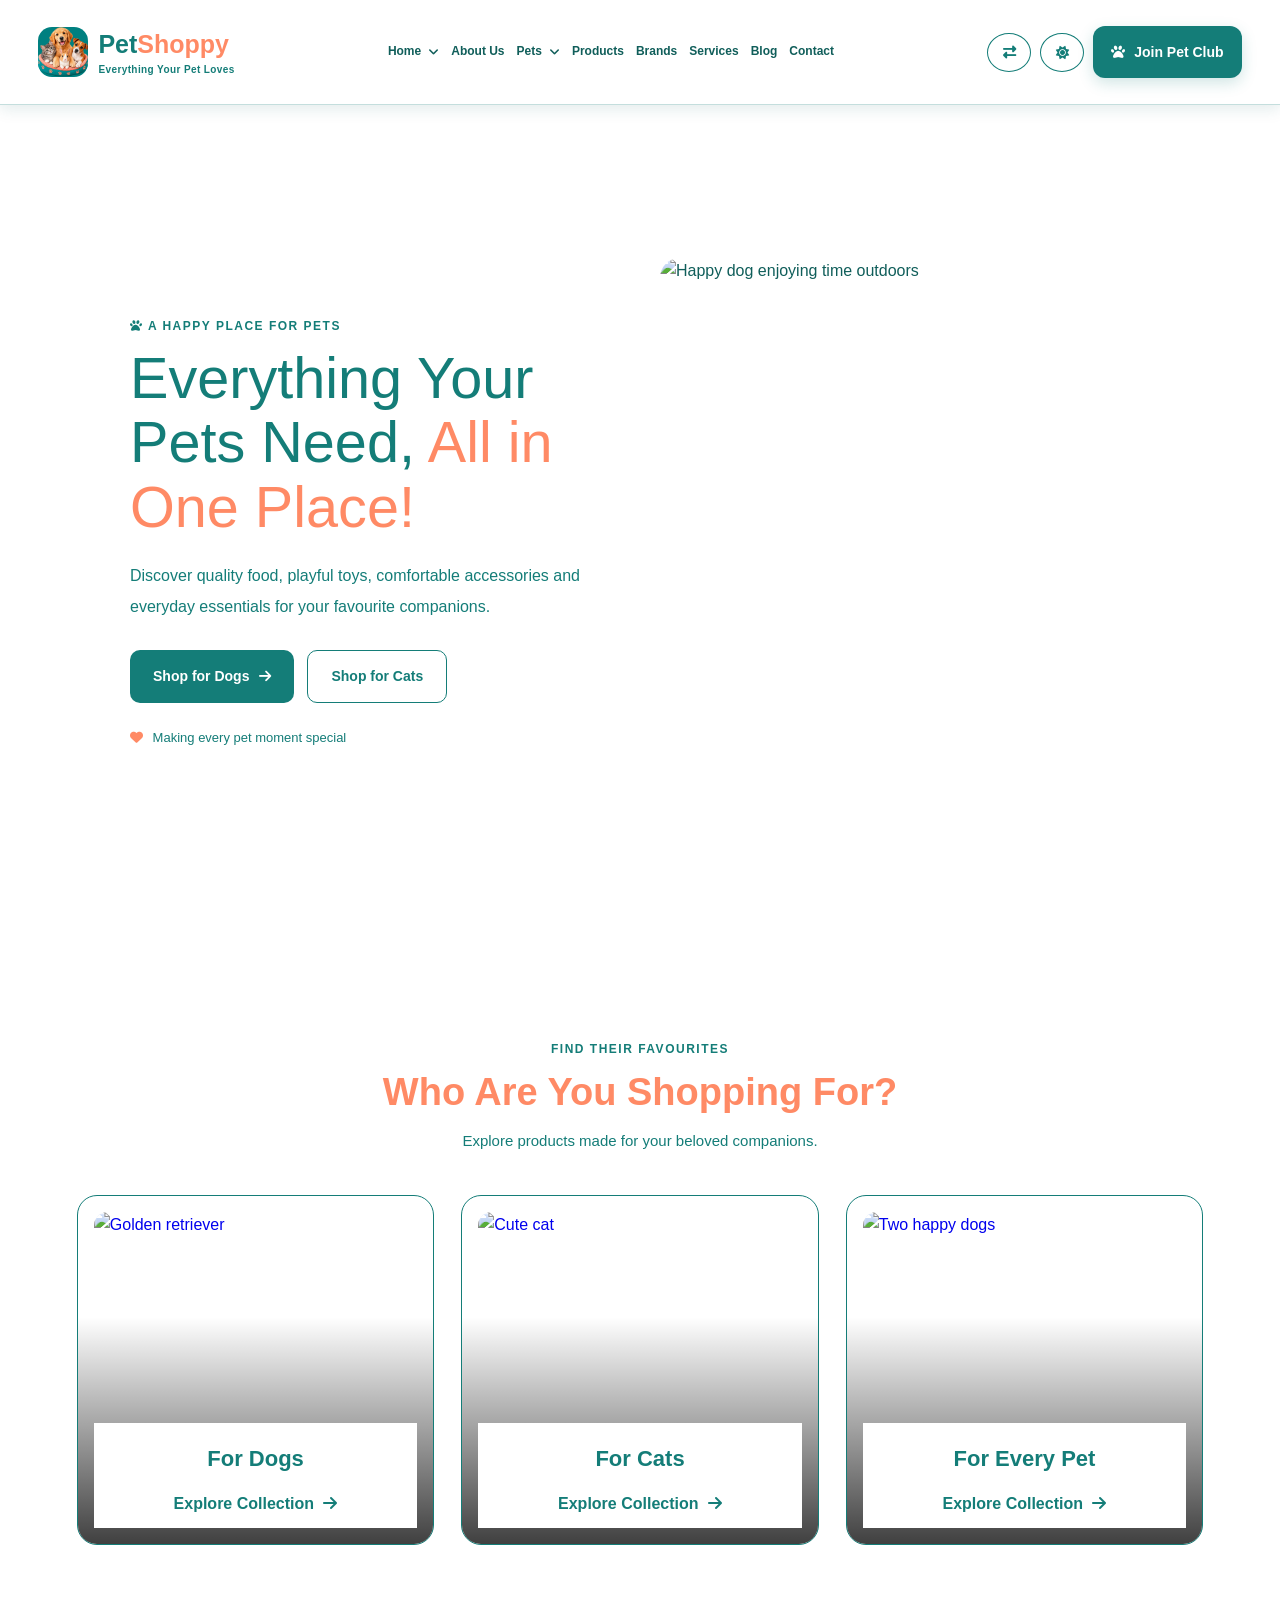
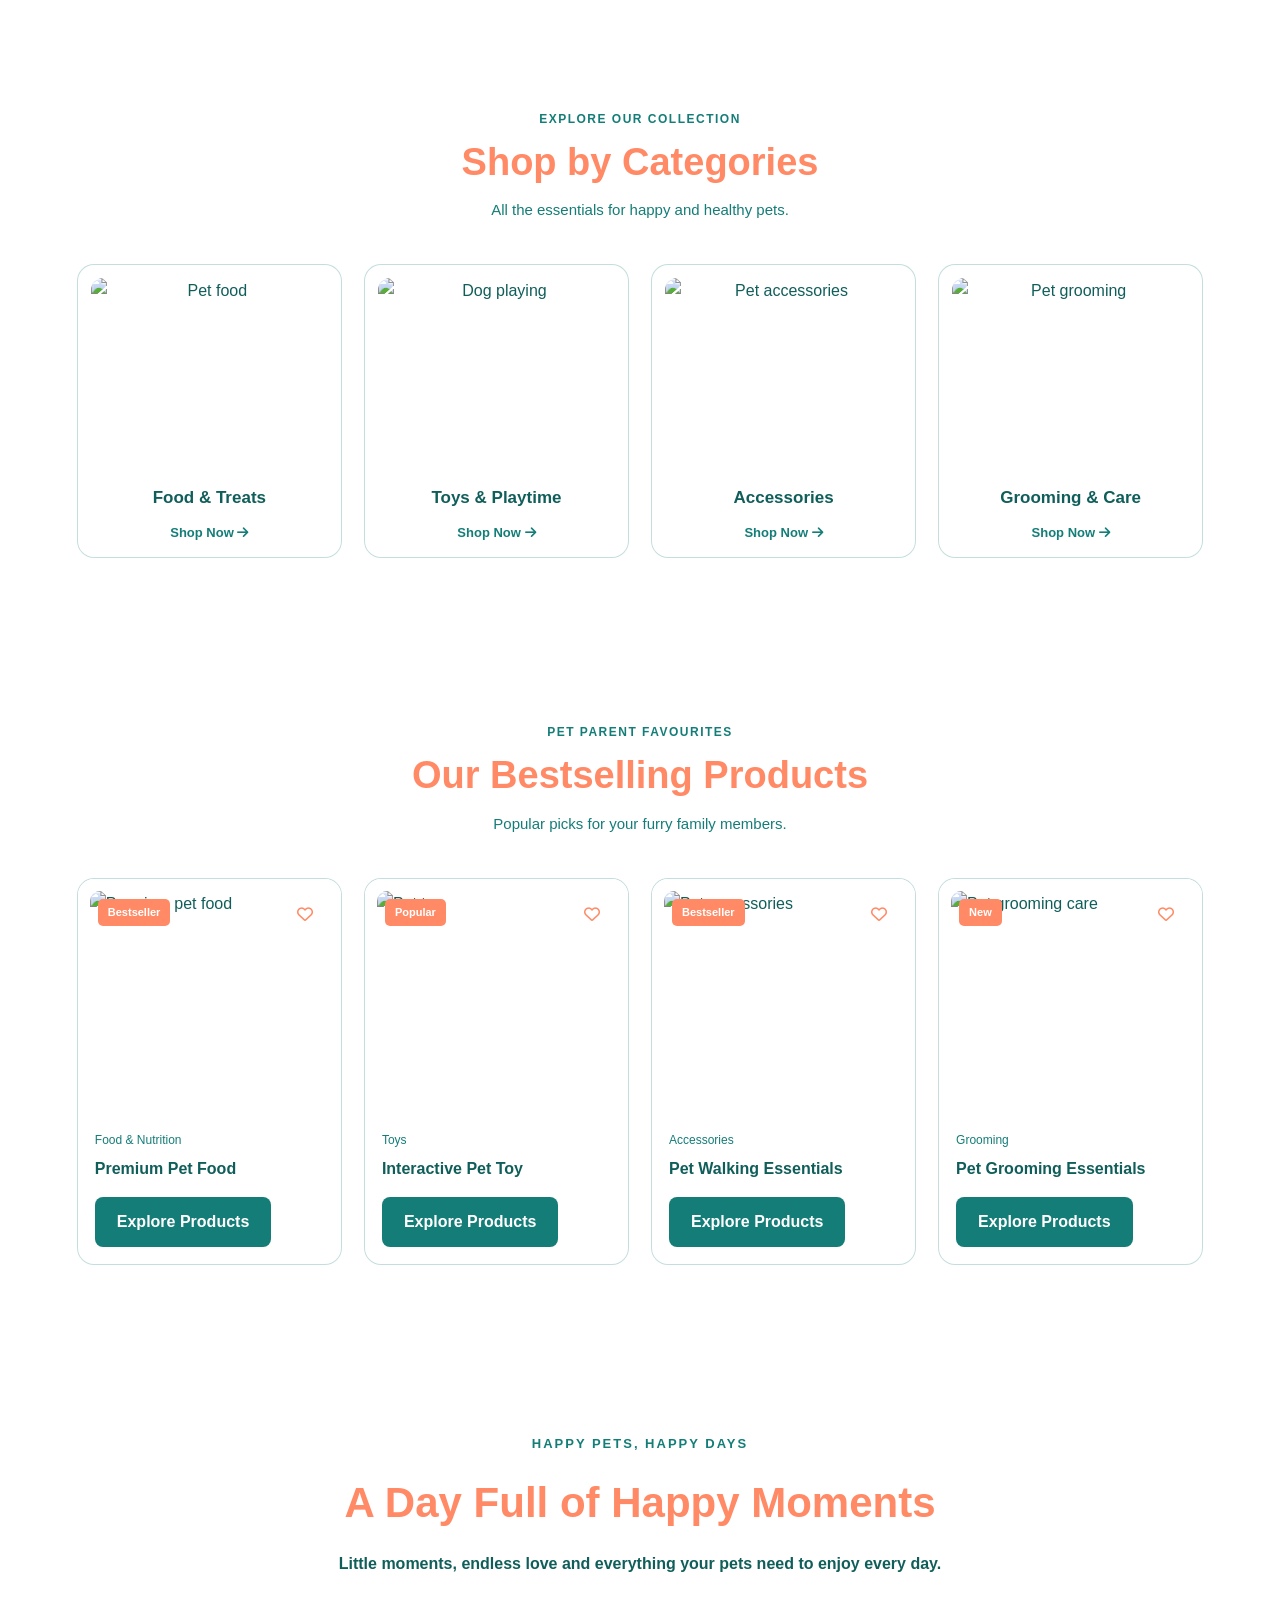
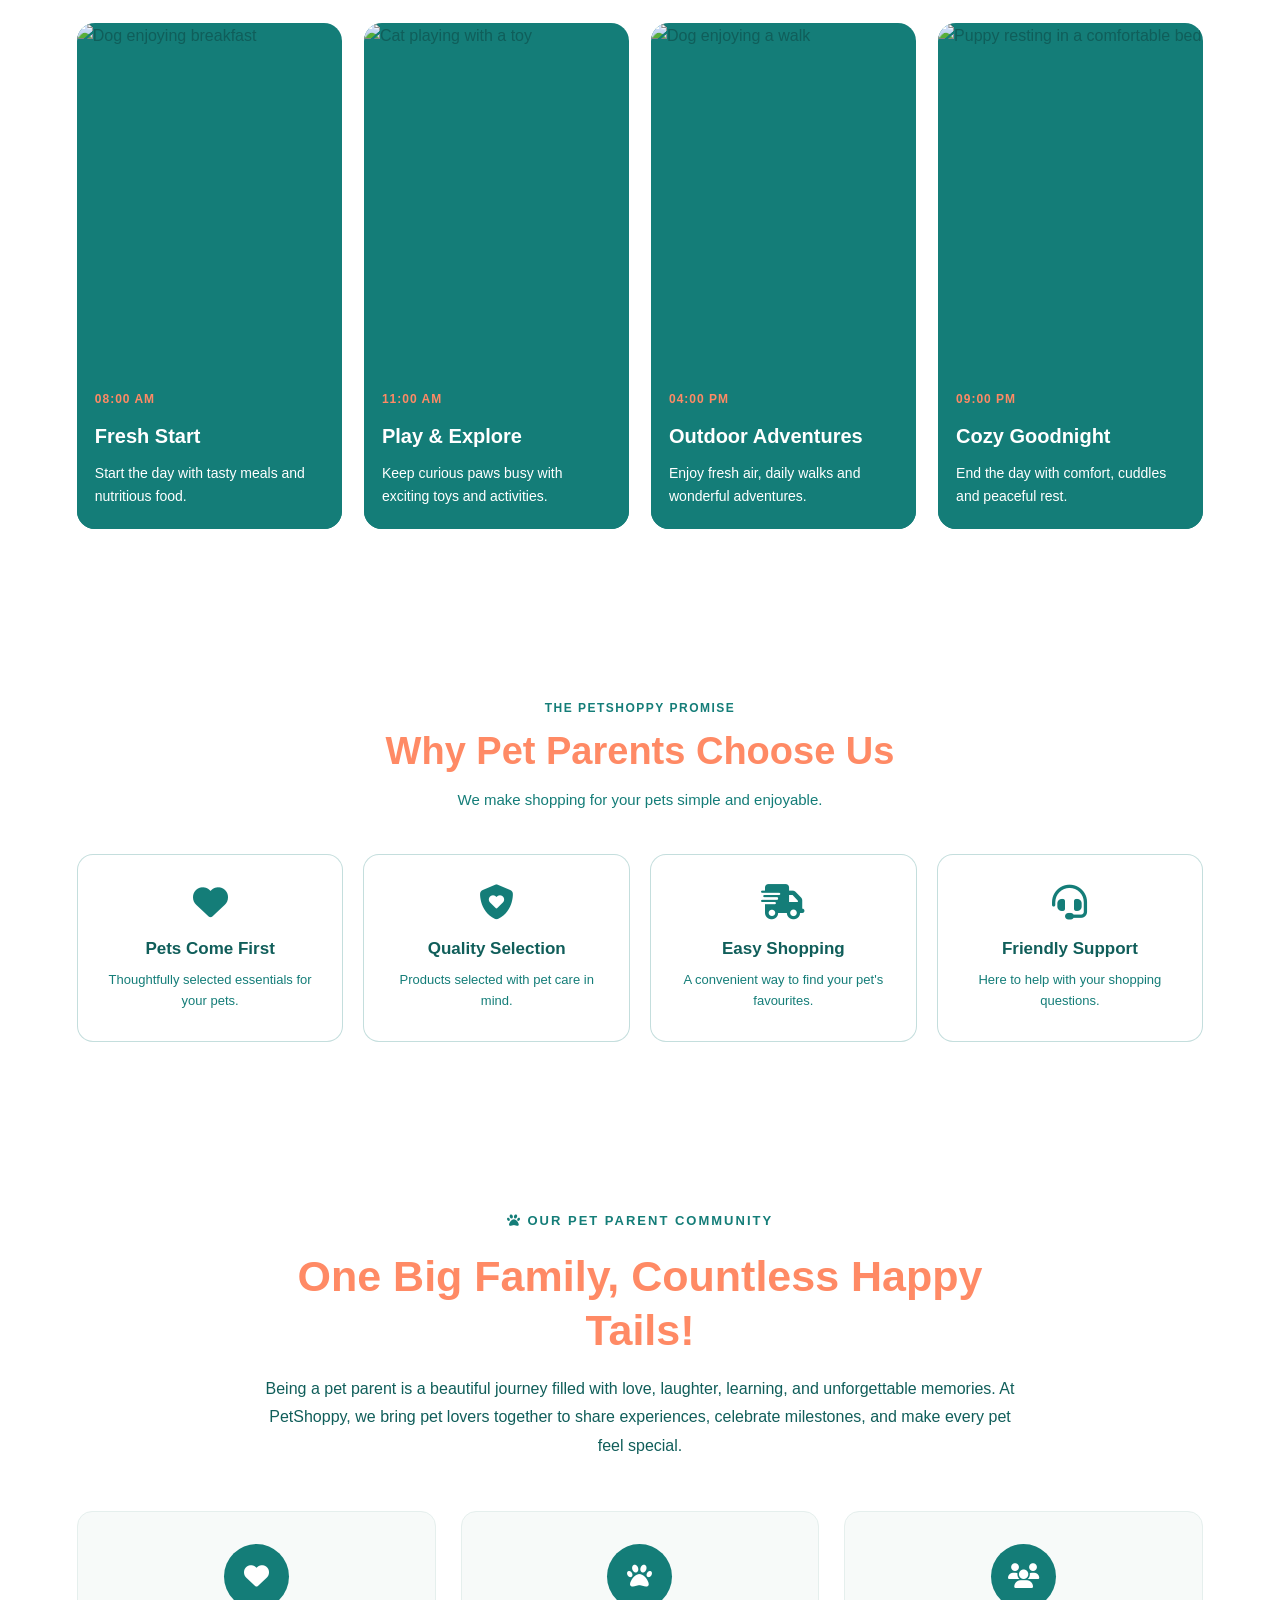
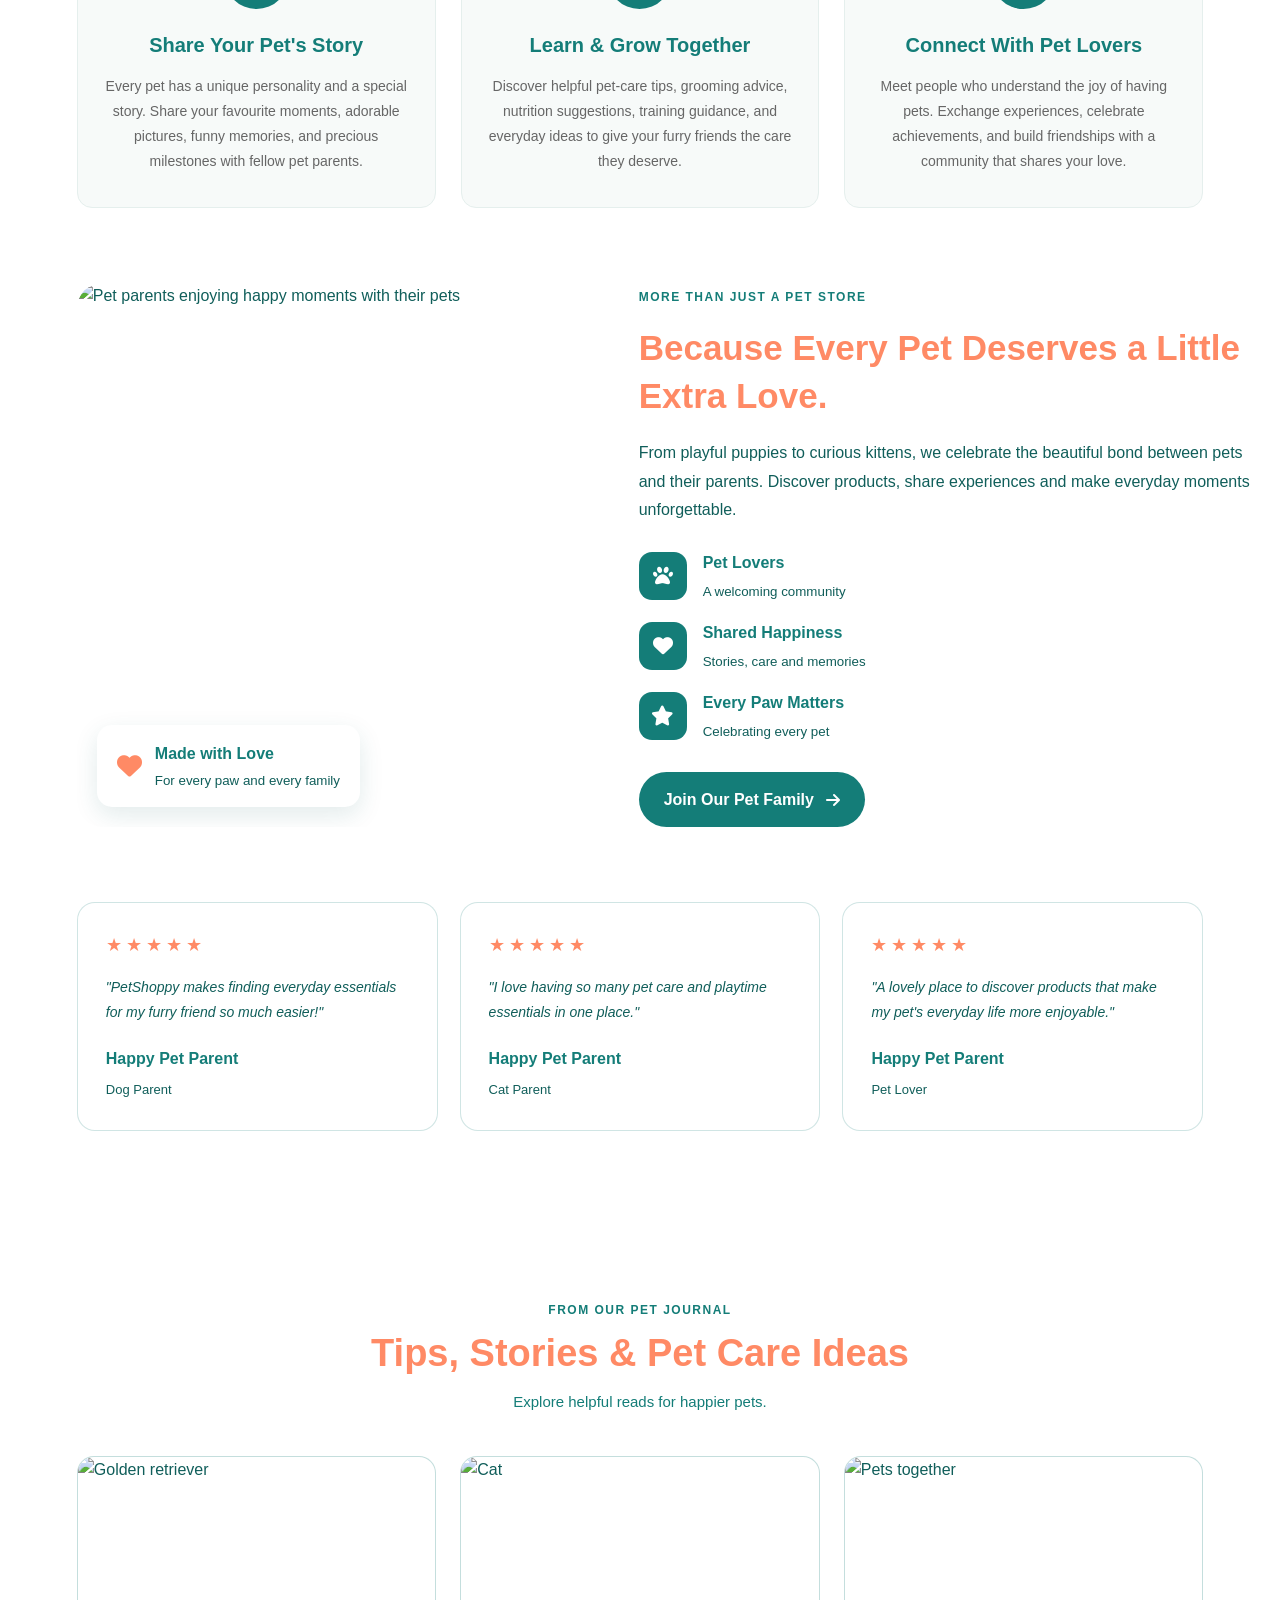
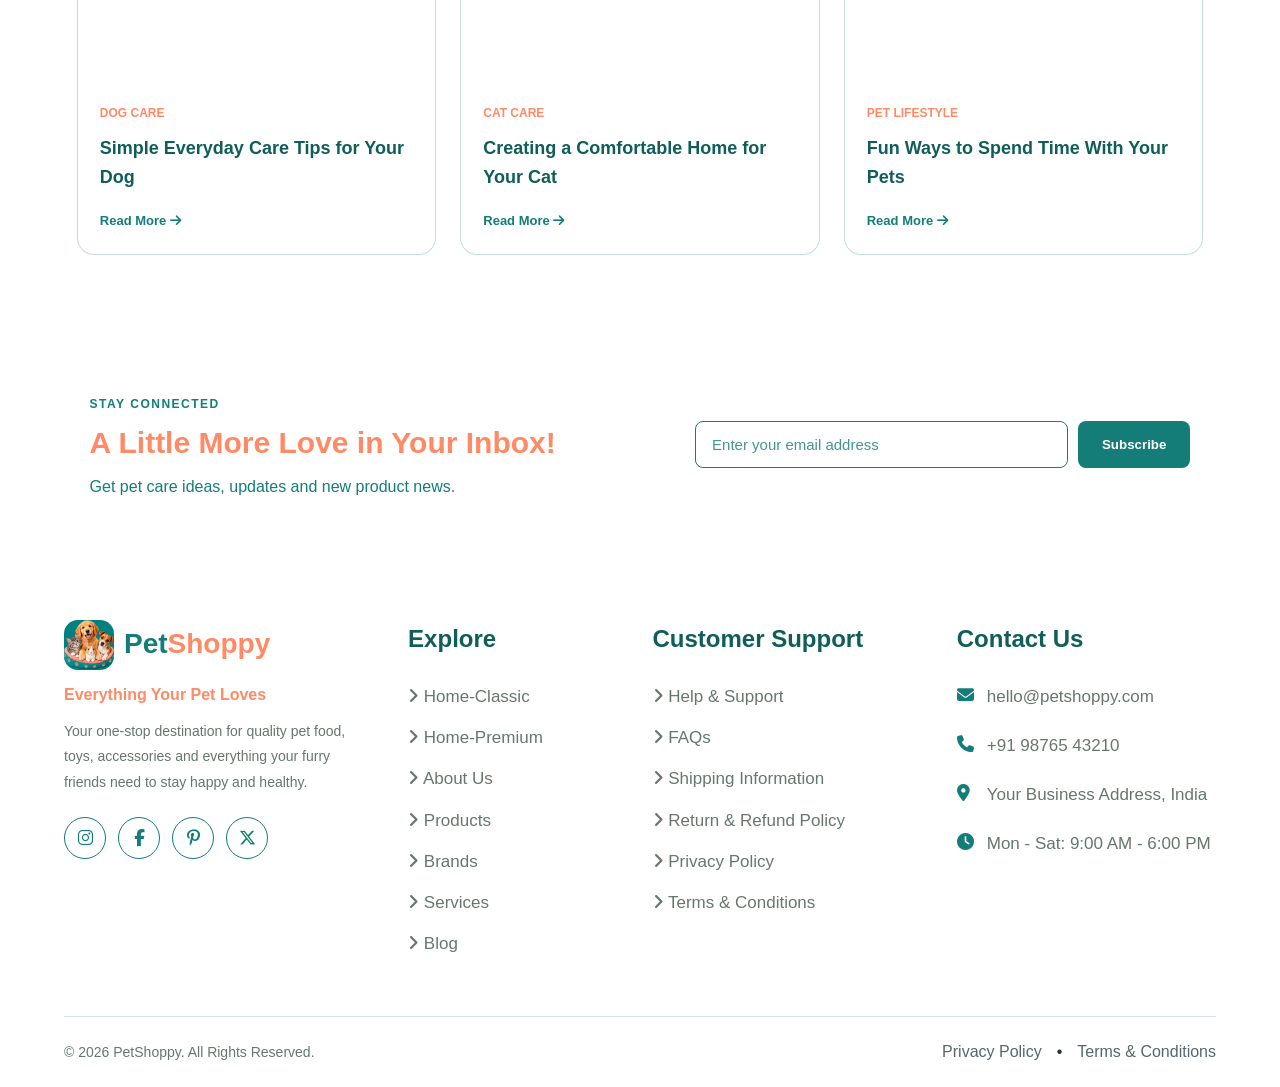
==== commit 9d871d60: "Add files via upload" ====
--- a/index.html
+++ b/index.html
@@ -30,7 +30,7 @@
     <div class="header-container">
 
         <a href="index.html" class="logo">
-            <img src="Images/Logo Image1.png" alt="PetShoppy Logo">
+            <img src="Logo Image1.png" alt="PetShoppy Logo">
             <span class="logo-text">
                 Pet<span>Shoppy</span>
                 <small>Everything Your Pet Loves</small>
@@ -629,7 +629,7 @@
         <div class="footer-column footer-brand">
 
             <a href="index.html" class="logo">
-                <img src="Images/Logo Image1.png" alt="PetShoppy Logo">
+                <img src="Logo Image1.png" alt="PetShoppy Logo">
 
                 <span class="footer-logo-text">
                     Pet<span>Shoppy</span>
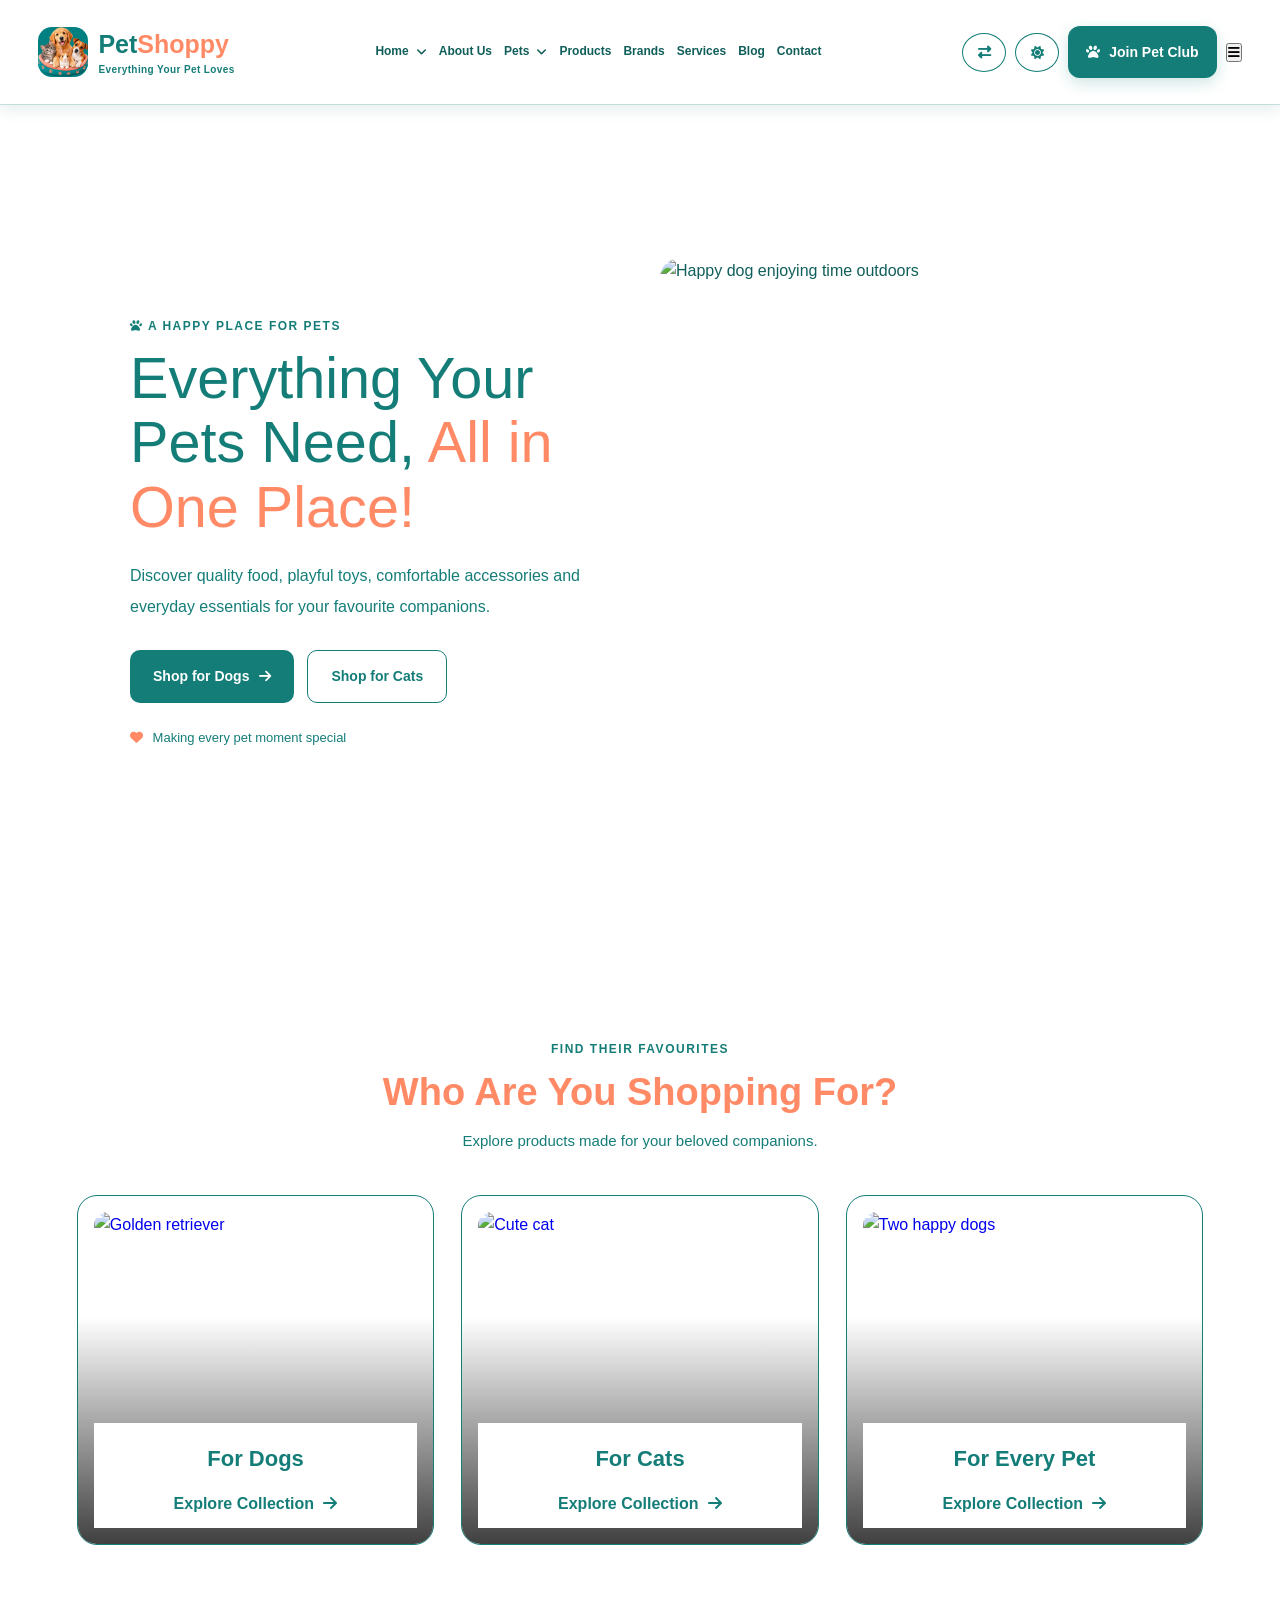
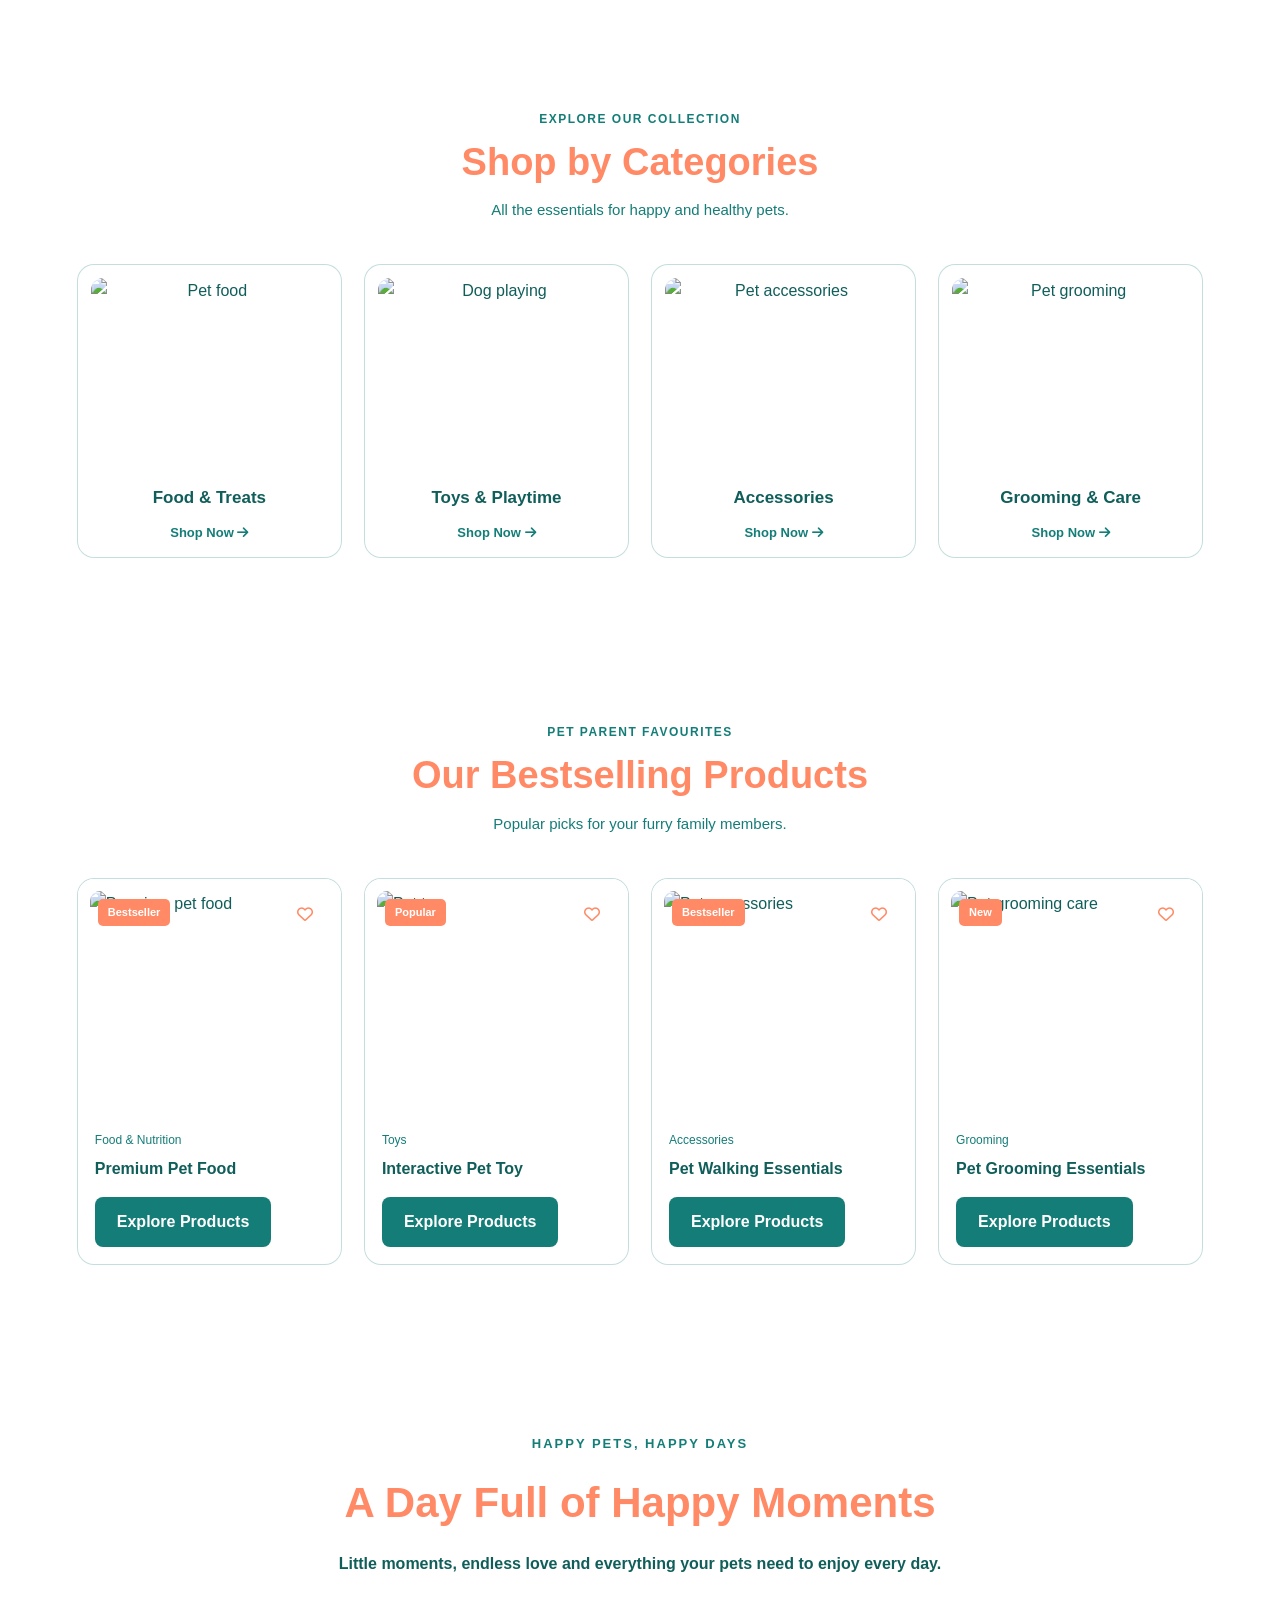
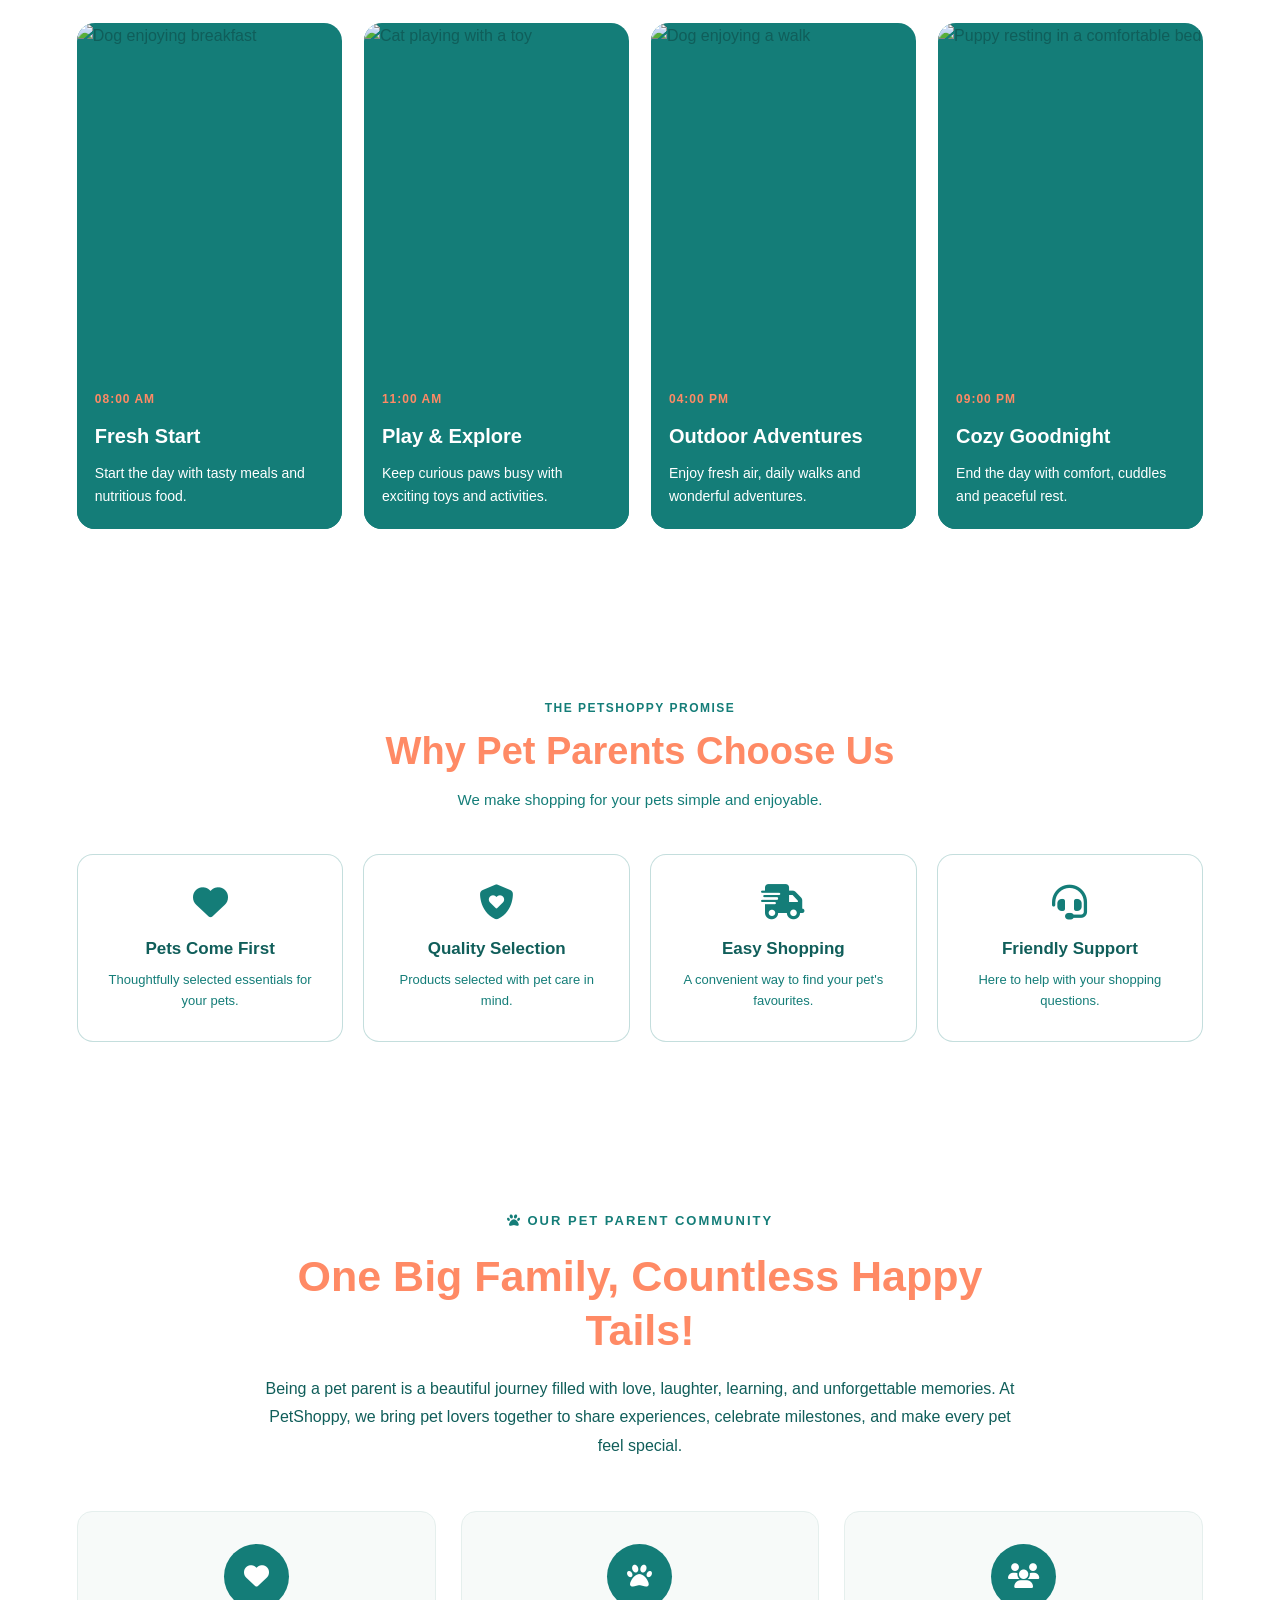
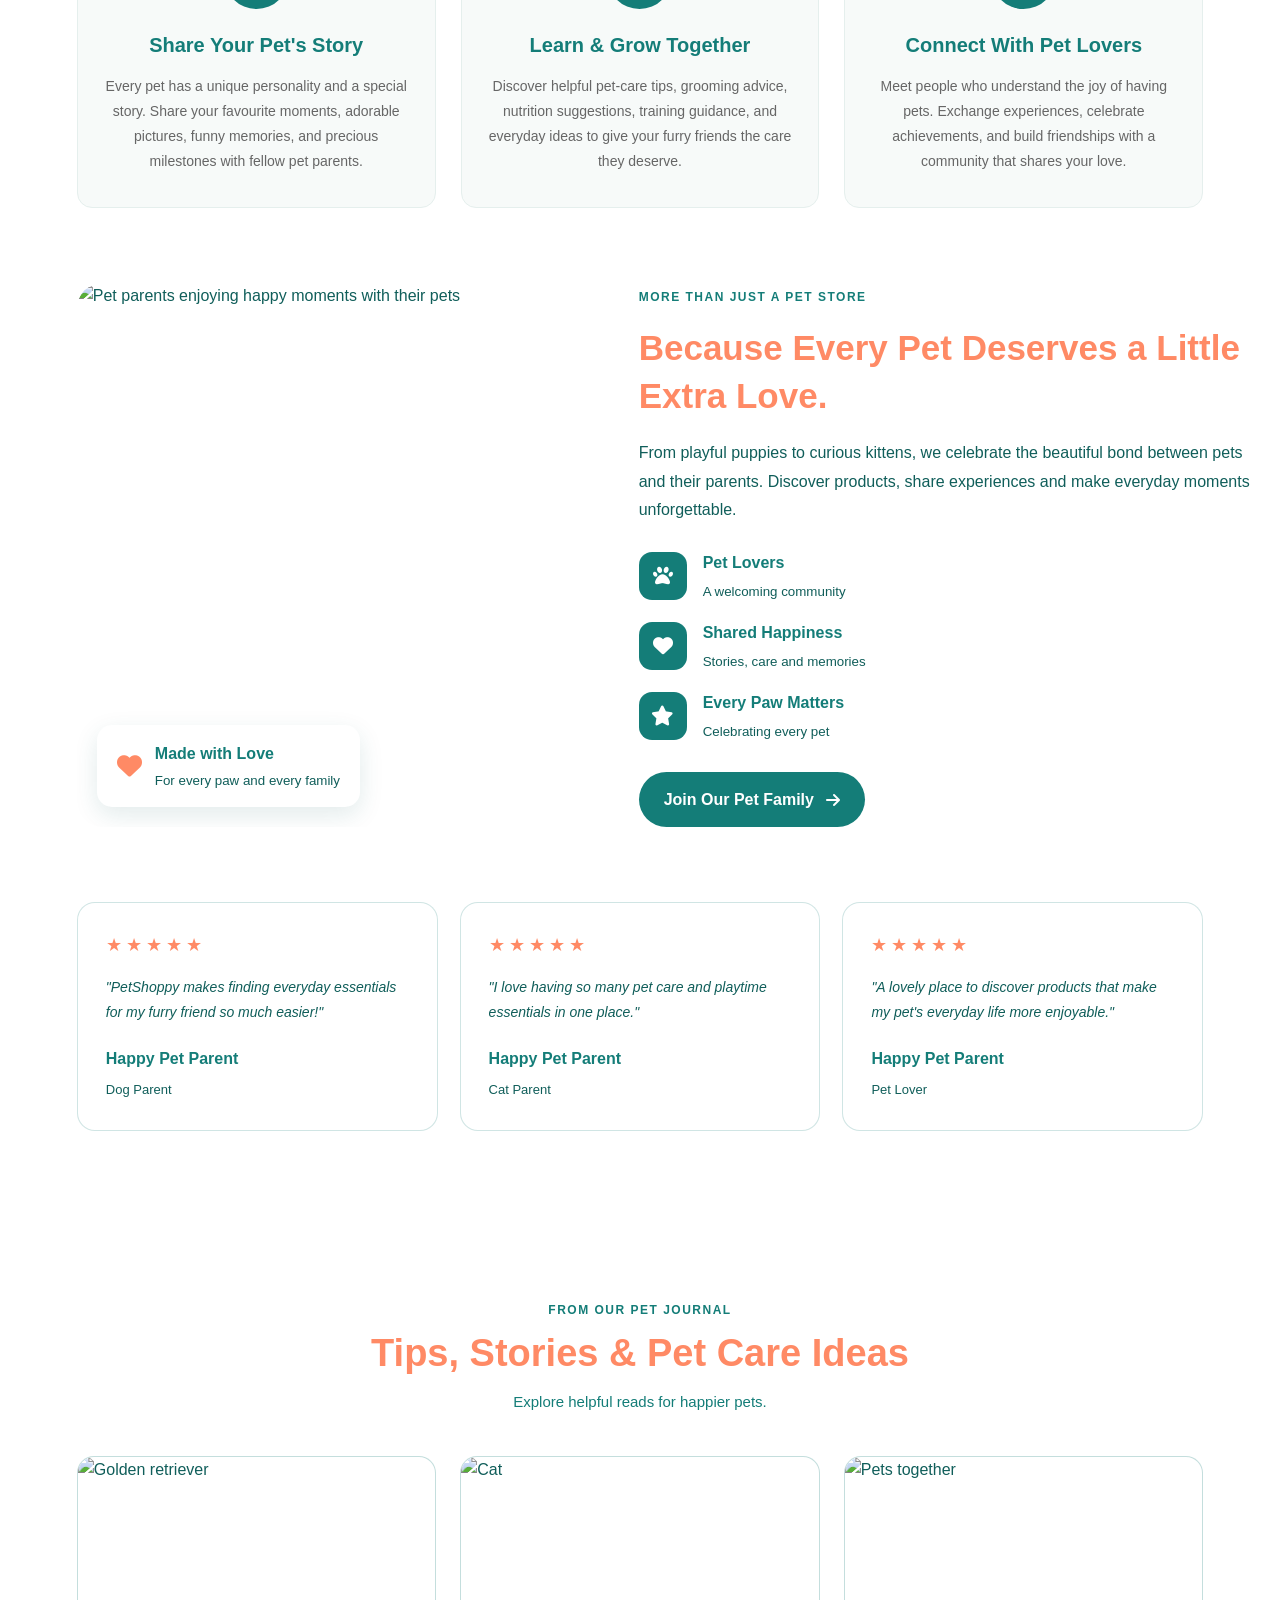
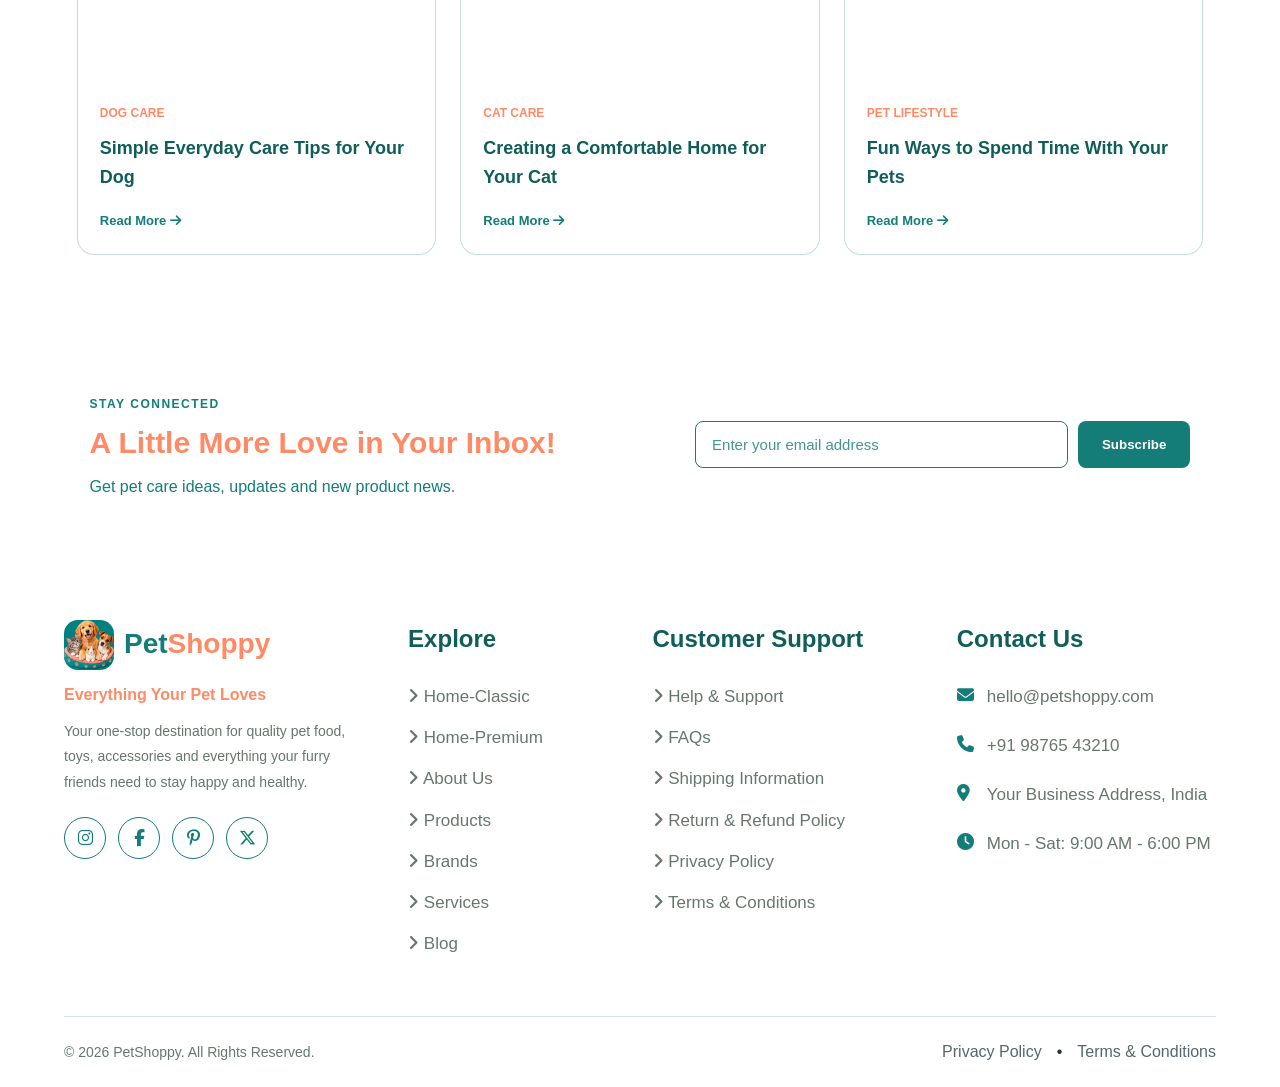
==== commit f1ce9218: "Update index.html" ====
--- a/index.html
+++ b/index.html
@@ -75,6 +75,10 @@
             <a href="PetClub.html" class="login-btn">
                 <i class="fa-solid fa-paw"></i> Join Pet Club
             </a>
+            <button class="mobile-menu-btn" id="mobileMenuBtn"
+        aria-label="Open navigation">
+    <i class="fa-solid fa-bars"></i>
+</button>
         </div>
 
     </div>
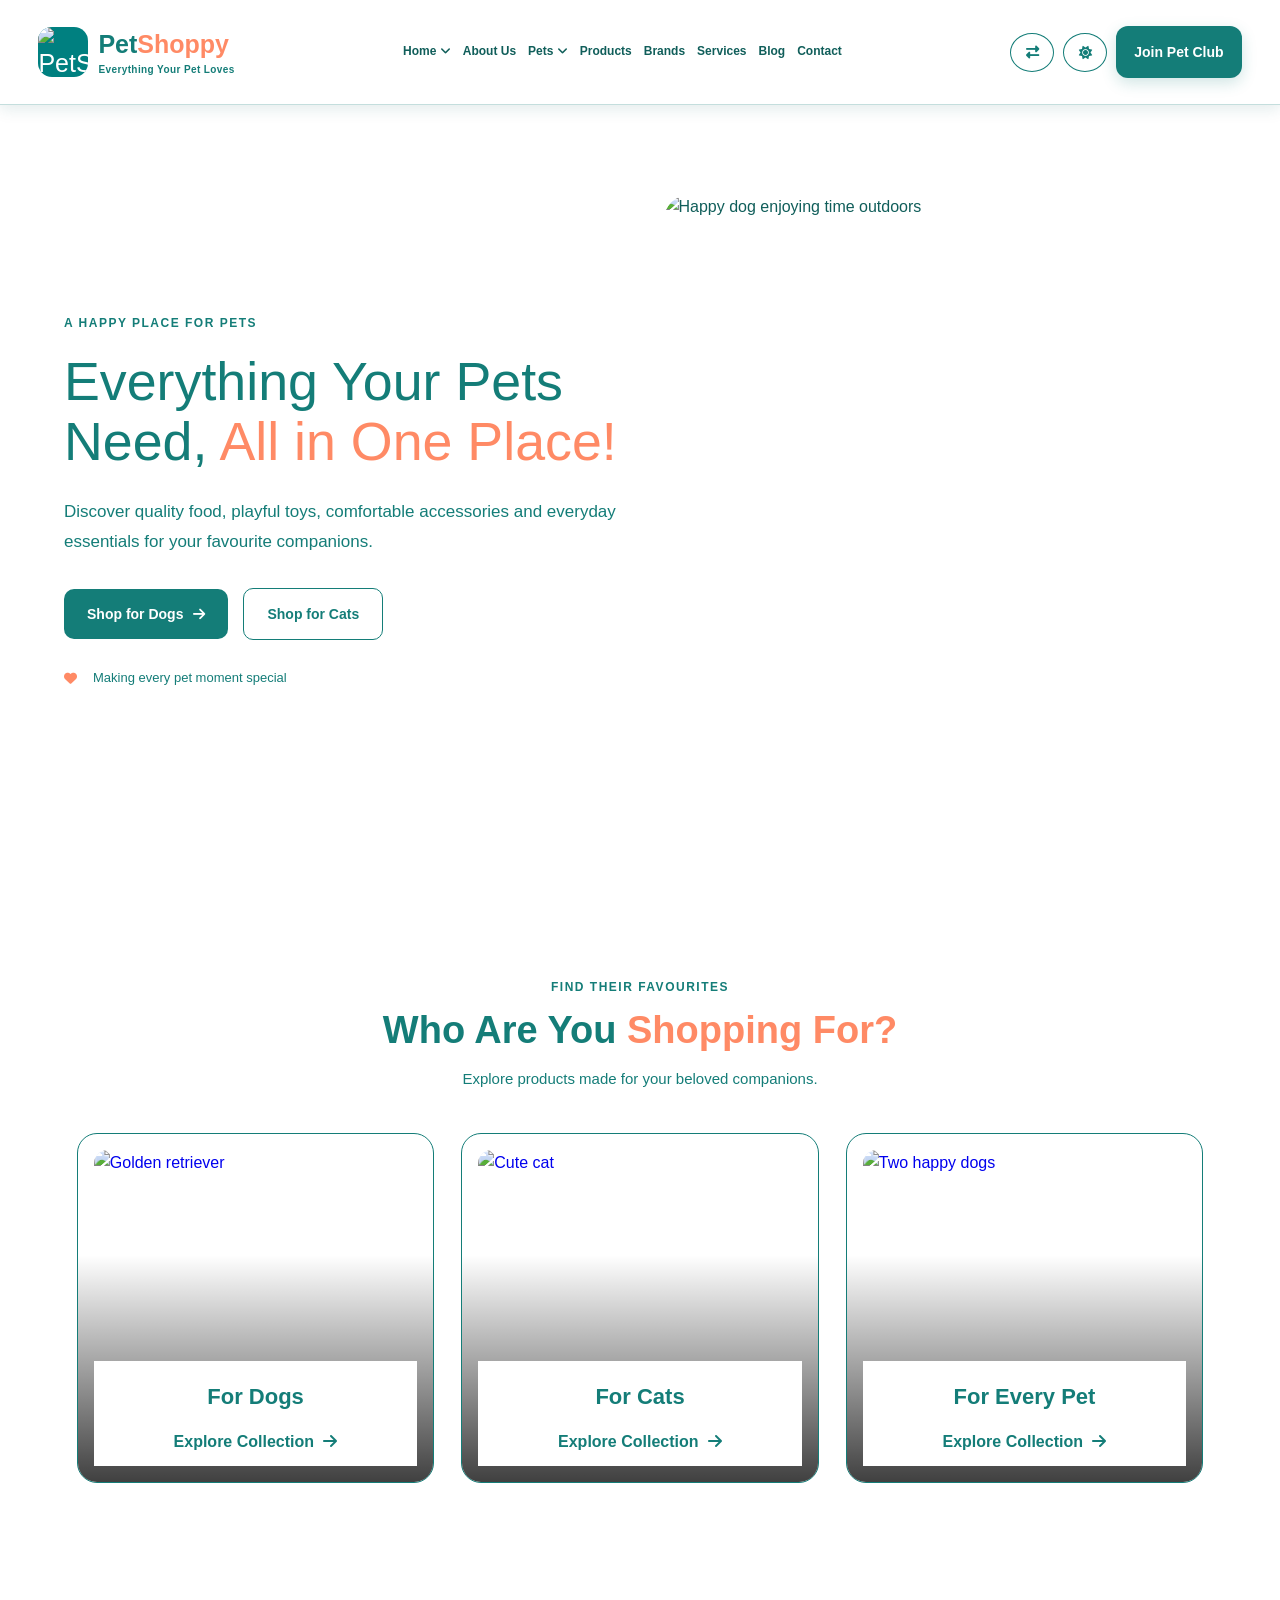
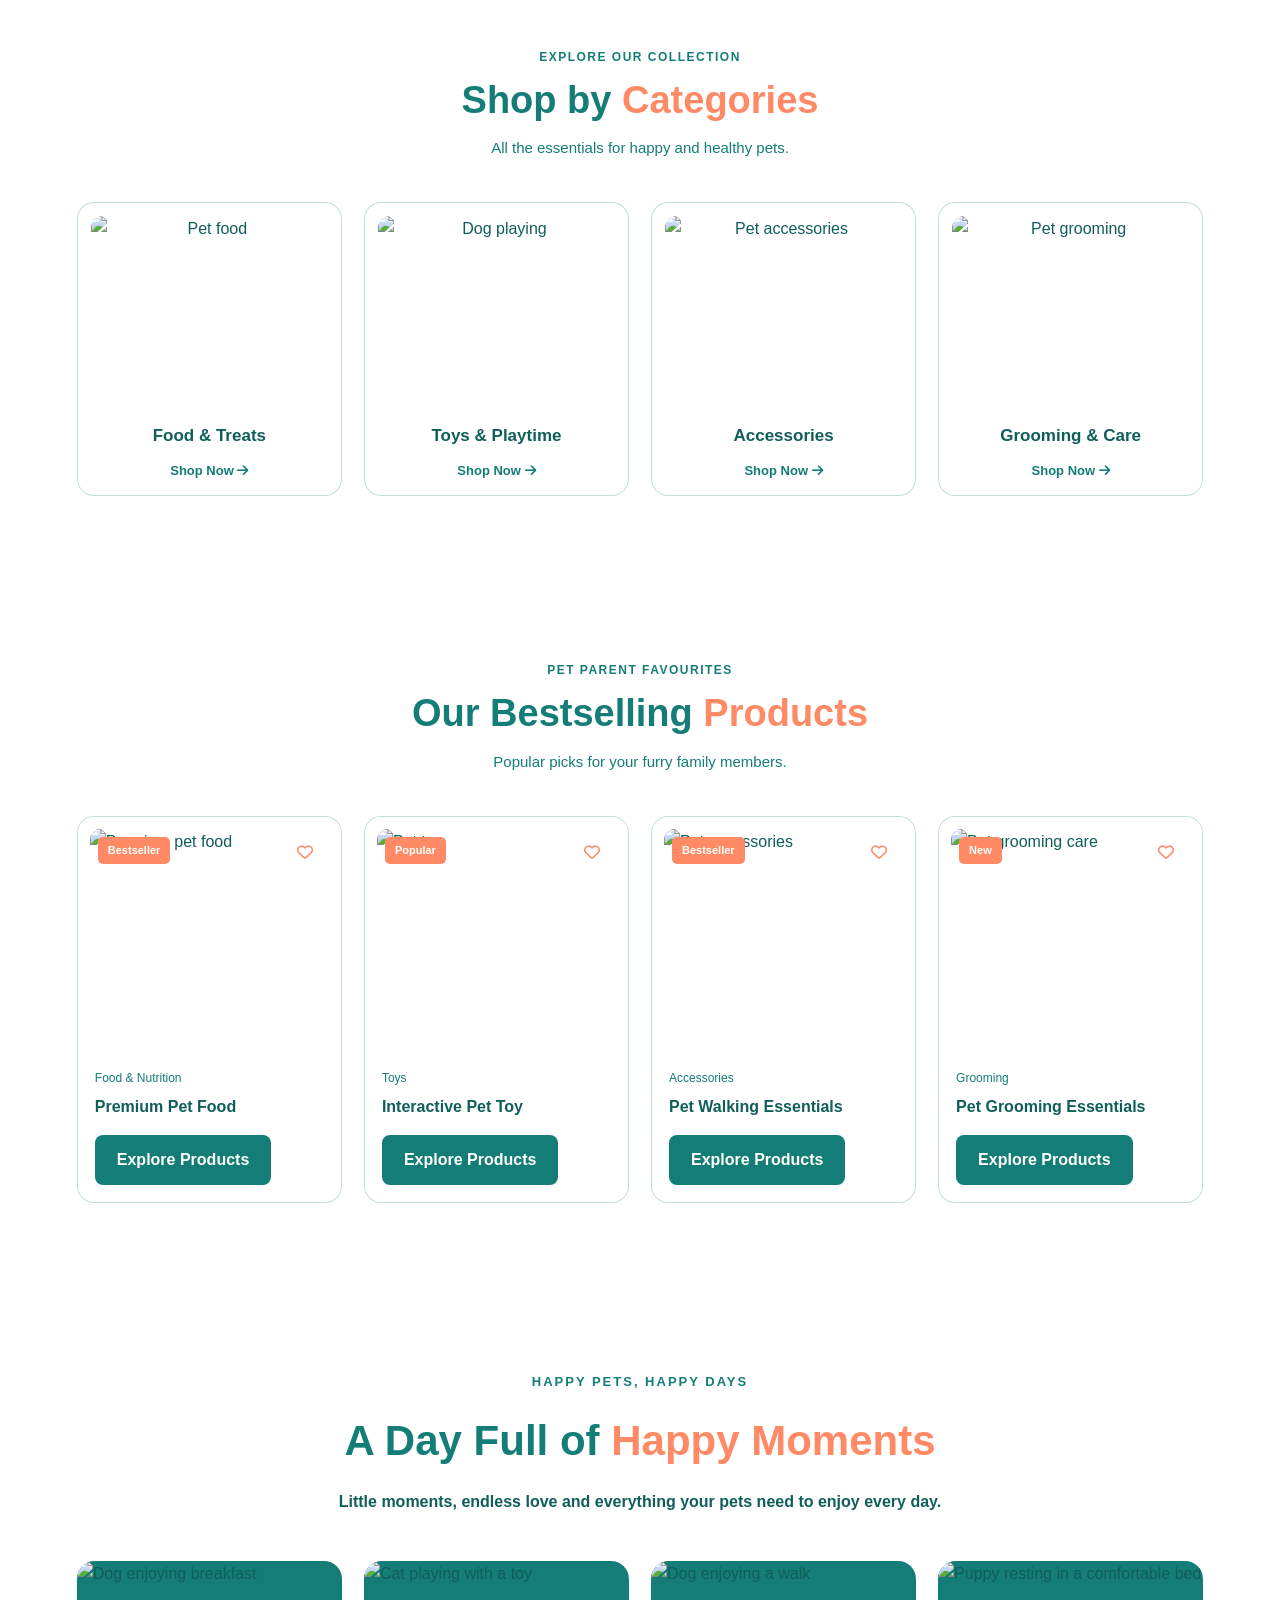
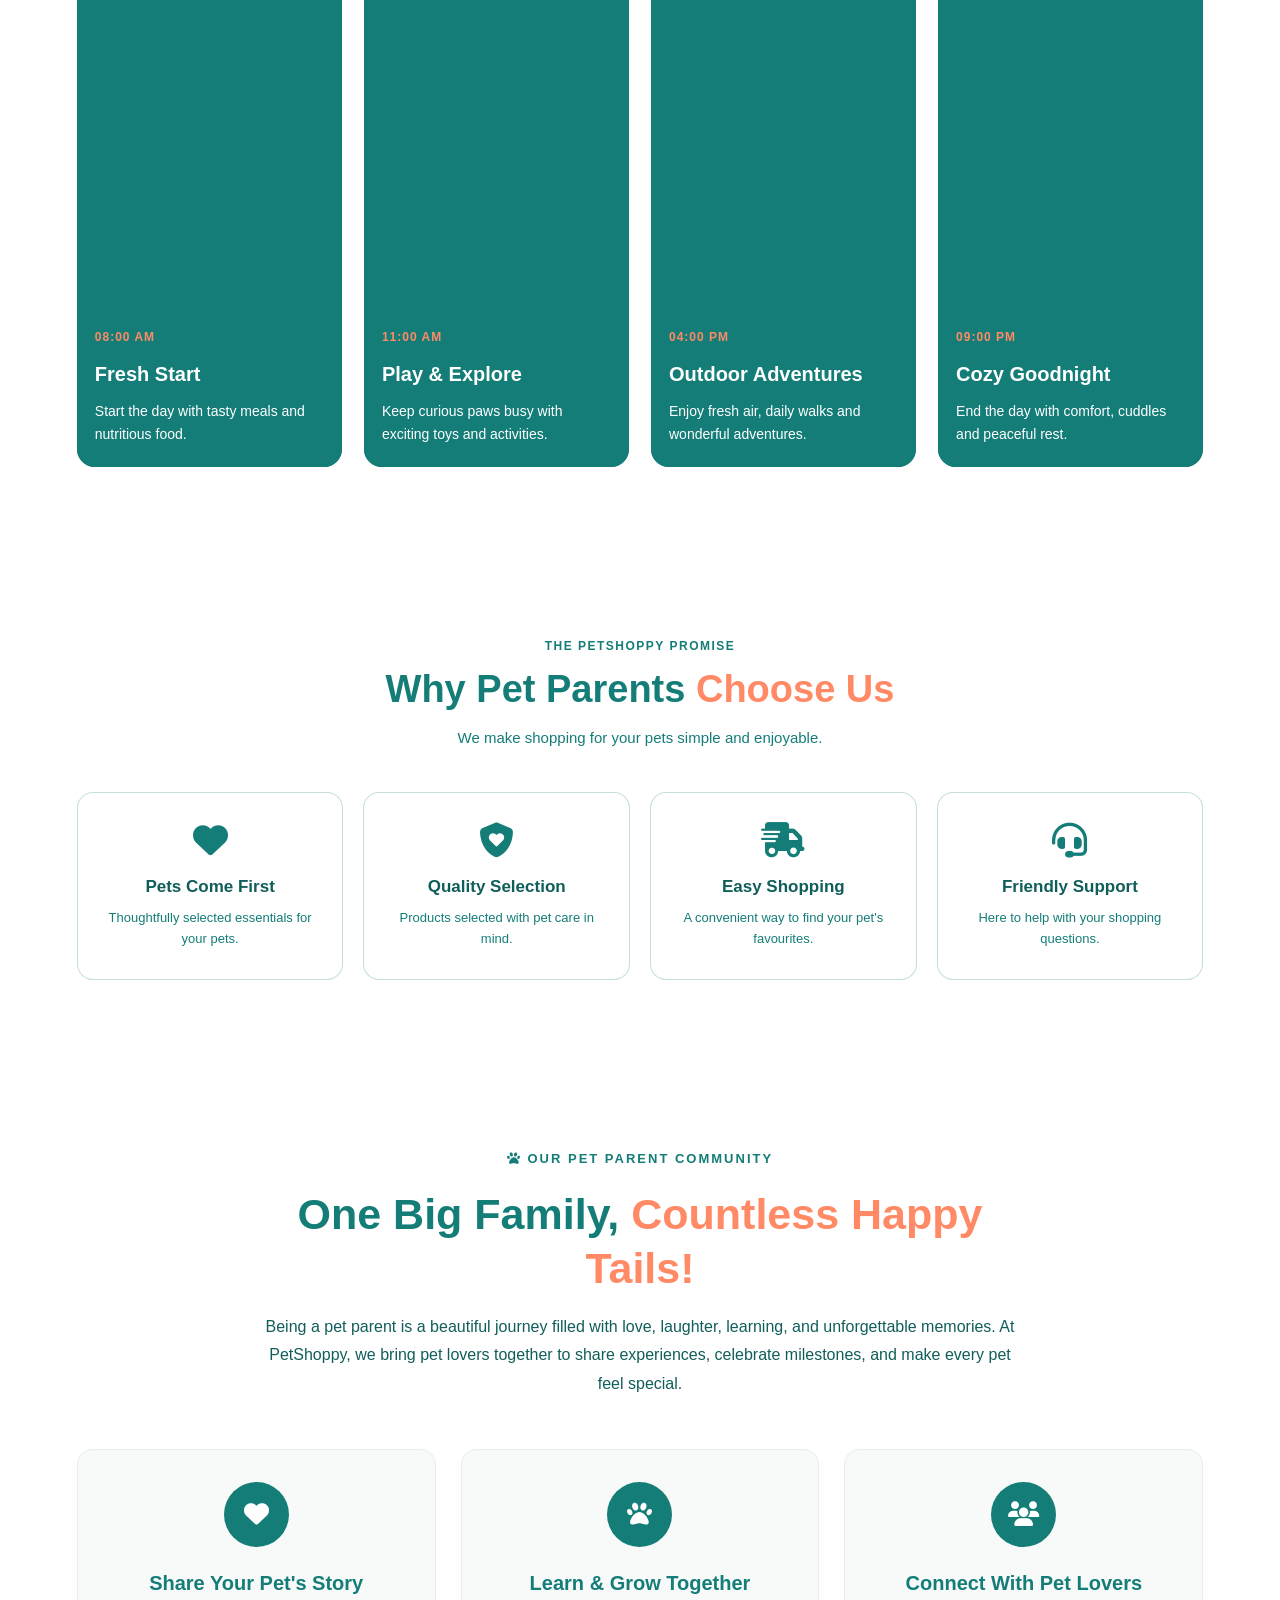
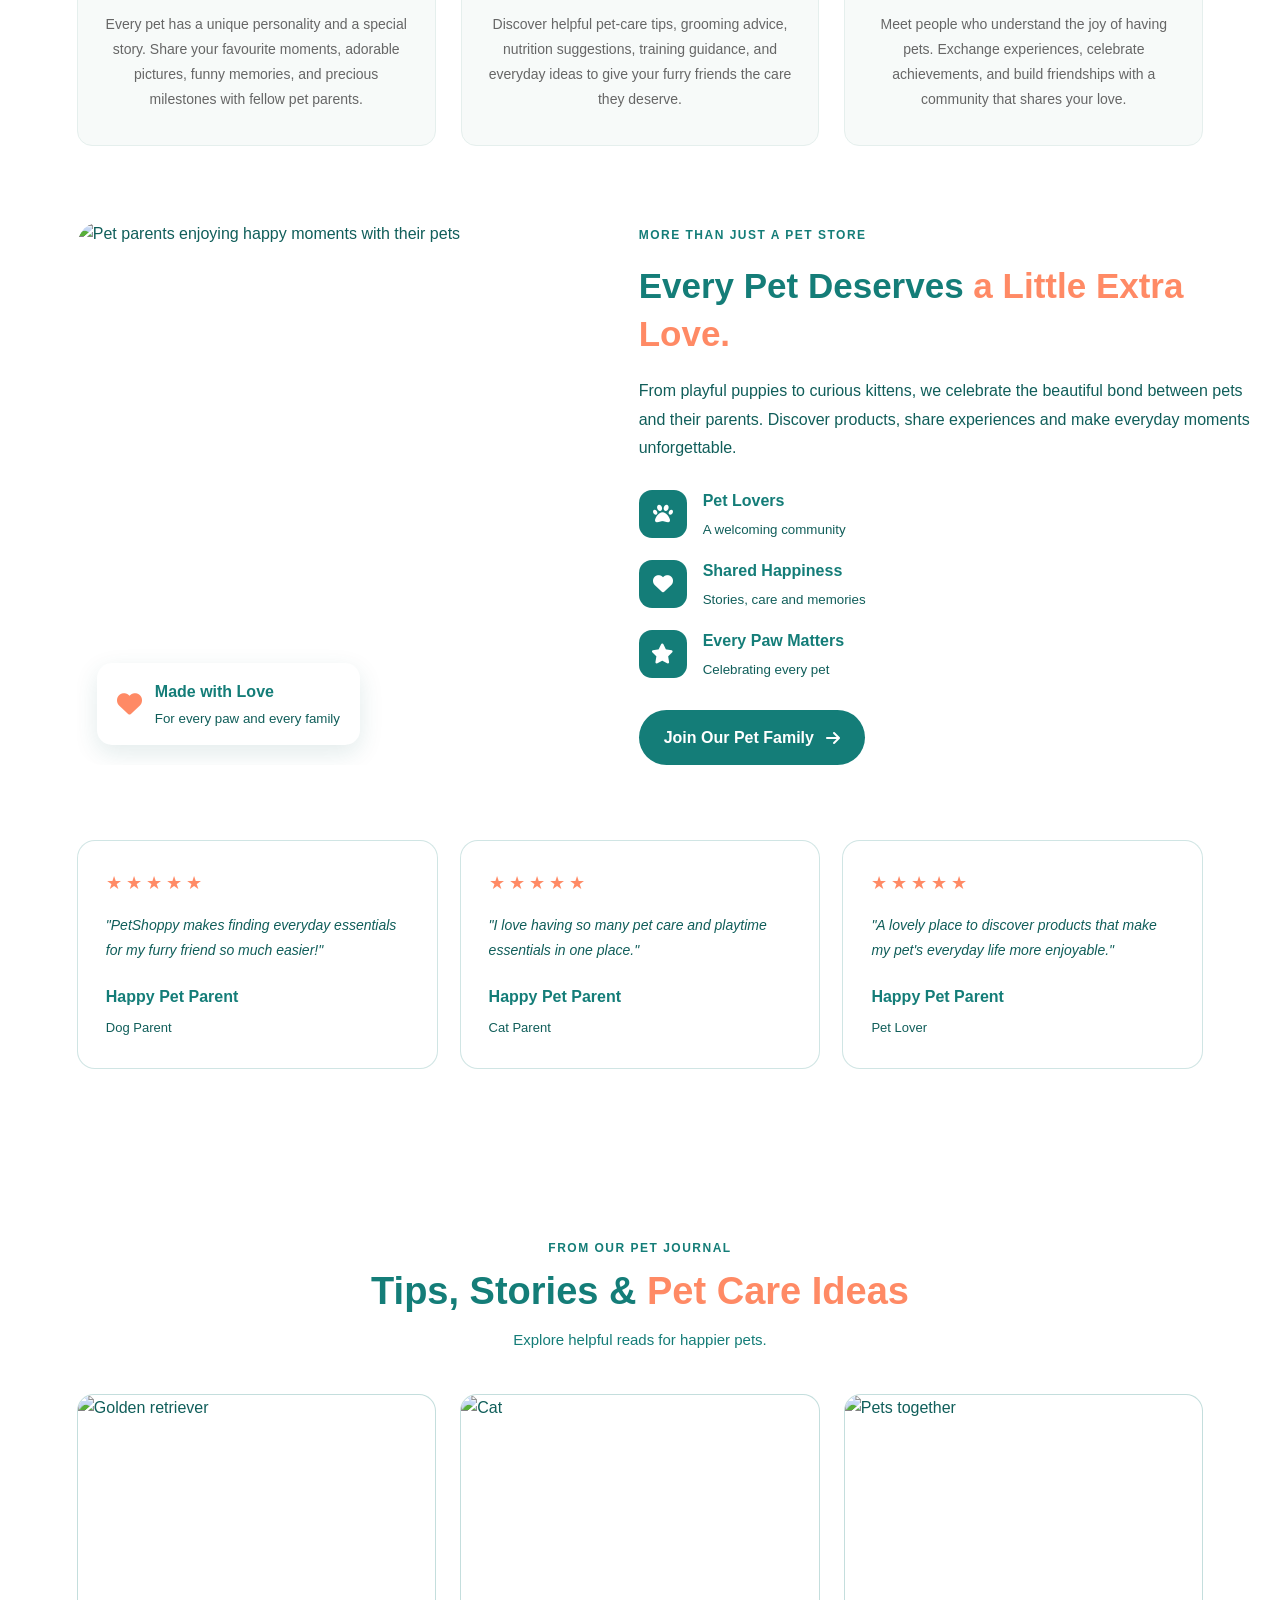
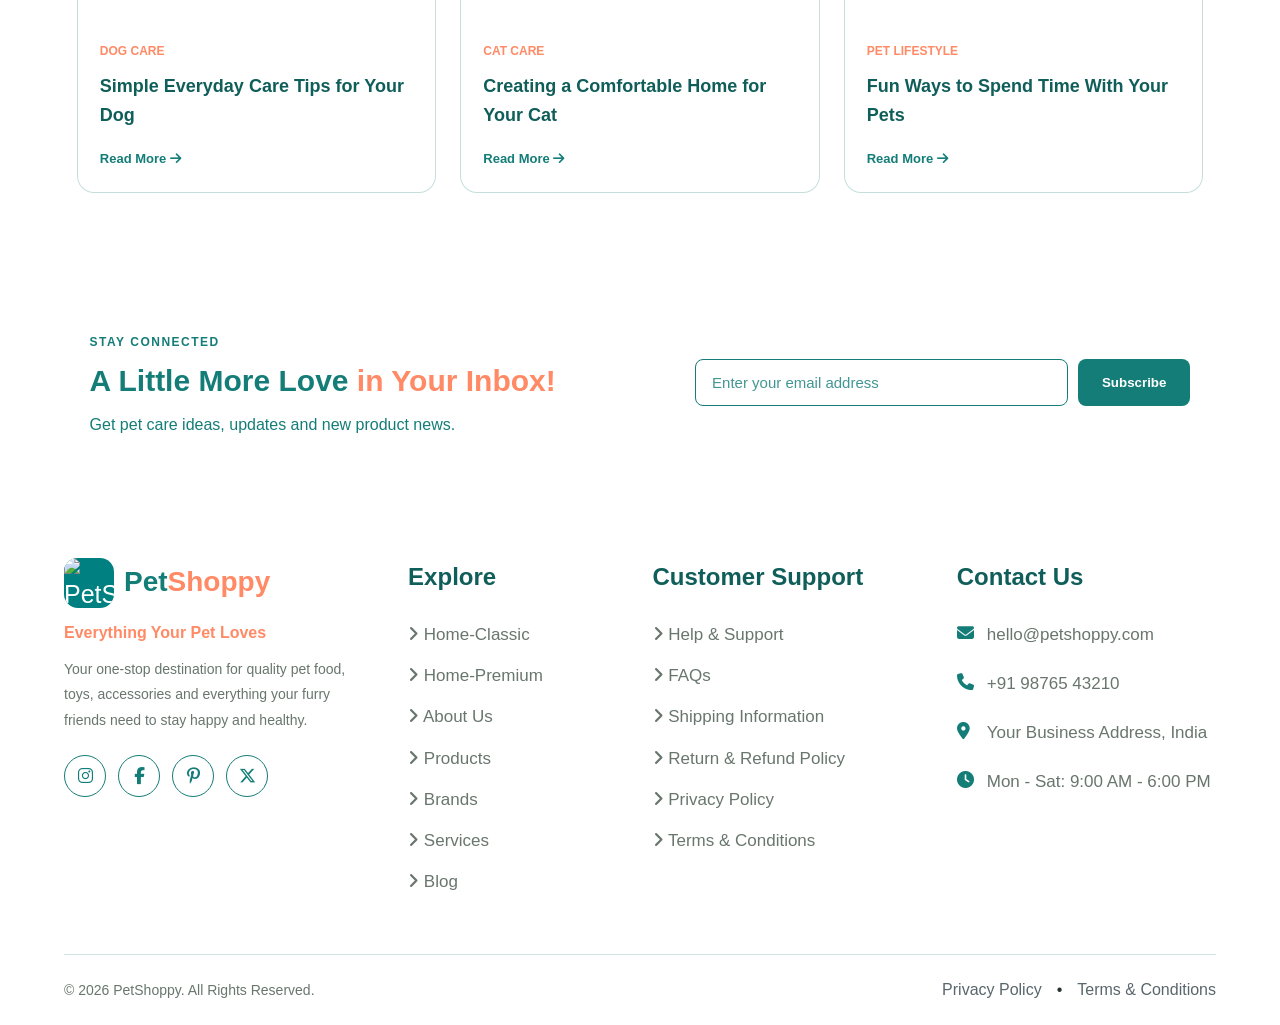
==== commit 29dd8c49: "Add files via upload" ====
--- a/index.html
+++ b/index.html
@@ -8,6 +8,8 @@
 
     <!-- CSS -->
     <link rel="stylesheet" href="style.css">
+
+    <link rel="icon" type="image/png" sizes="64x64" href="Images/Logo Image1.png">
     
     <!-- Font Awesome -->
     <link rel="stylesheet"
@@ -30,7 +32,7 @@
     <div class="header-container">
 
         <a href="index.html" class="logo">
-            <img src="Logo Image1.png" alt="PetShoppy Logo">
+            <img src="Images/Logo Image1.png" alt="PetShoppy Logo">
             <span class="logo-text">
                 Pet<span>Shoppy</span>
                 <small>Everything Your Pet Loves</small>
@@ -73,8 +75,9 @@
             </button>
 
             <a href="PetClub.html" class="login-btn">
-                <i class="fa-solid fa-paw"></i> Join Pet Club
+                 Join Pet Club
             </a>
+
             <button class="mobile-menu-btn" id="mobileMenuBtn"
         aria-label="Open navigation">
     <i class="fa-solid fa-bars"></i>
@@ -92,8 +95,7 @@
 
             <div class="hero-content">
                 <span class="section-label">
-                    <i class="fa-solid fa-paw"></i>
-                    A HAPPY PLACE FOR PETS
+                A HAPPY PLACE FOR PETS
                 </span>
 
                 <h1>Everything Your Pets Need,
@@ -135,7 +137,7 @@
 
             <div class="section-heading">
                 <span class="section-label">FIND THEIR FAVOURITES</span>
-                <h2>Who Are You Shopping For?</h2>
+                <h2><span>Who Are You</span> Shopping For?</h2>
                 <p>Explore products made for your beloved companions.</p>
             </div>
 
@@ -171,12 +173,14 @@
             </div>
         </section>
 
+        
+
         <!-- SHOP BY CATEGORY -->
         <section class="category-section section-padding">
 
             <div class="section-heading">
                 <span class="section-label">EXPLORE OUR COLLECTION</span>
-                <h2>Shop by Categories</h2>
+                <h2><span>Shop by</span> Categories</h2>
                 <p>All the essentials for happy and healthy pets.</p>
             </div>
 
@@ -218,7 +222,7 @@
 
             <div class="section-heading">
                 <span class="section-label">PET PARENT FAVOURITES</span>
-                <h2>Our Bestselling Products</h2>
+                <h2><span>Our Bestselling</span> Products</h2>
                 <p>Popular picks for your furry family members.</p>
             </div>
 
@@ -313,7 +317,7 @@
 
     <div class="pet-day-heading">
         <span>HAPPY PETS, HAPPY DAYS</span>
-        <h2>A Day Full of Happy Moments</h2>
+        <h2><span>A Day Full of</span> Happy Moments</h2>
         <p>Little moments, endless love and everything your pets need to enjoy every day.</p>
     </div>
 
@@ -364,7 +368,7 @@
 
             <div class="section-heading">
                 <span class="section-label">THE PETSHOPPY PROMISE</span>
-                <h2>Why Pet Parents Choose Us</h2>
+                <h2><span>Why Pet Parents</span> Choose Us</h2>
                 <p>We make shopping for your pets simple and enjoyable.</p>
             </div>
 
@@ -406,7 +410,7 @@
             <i class="fa-solid fa-paw"></i> OUR PET PARENT COMMUNITY
         </span>
 
-        <h2>One Big Family, Countless Happy Tails!</h2>
+        <h2><span>One Big Family,</span> Countless Happy Tails!</h2>
 
         <p>
                 Being a pet parent is a beautiful journey filled with love,
@@ -480,7 +484,7 @@
                 MORE THAN JUST A PET STORE
             </span>
 
-            <h3>Because Every Pet Deserves a Little Extra Love.</h3>
+            <h3><span>Every Pet Deserves</span> a Little Extra Love.</h3>
 
             <p>
                 From playful puppies to curious kittens, we celebrate
@@ -567,7 +571,7 @@
 
             <div class="section-heading">
                 <span class="section-label">FROM OUR PET JOURNAL</span>
-                <h2>Tips, Stories & Pet Care Ideas</h2>
+                <h2><span>Tips, Stories &</span> Pet Care Ideas</h2>
                 <p>Explore helpful reads for happier pets.</p>
             </div>
 
@@ -611,7 +615,7 @@
         <section class="newsletter-section">
             <div>
                 <span class="section-label">STAY CONNECTED</span>
-                <h2>A Little More Love in Your Inbox!</h2>
+                <h2><span>A Little More Love</span> in Your Inbox!</h2>
                 <p>Get pet care ideas, updates and new product news.</p>
             </div>
 
@@ -633,7 +637,7 @@
         <div class="footer-column footer-brand">
 
             <a href="index.html" class="logo">
-                <img src="Logo Image1.png" alt="PetShoppy Logo">
+                <img src="Images/Logo Image1.png" alt="PetShoppy Logo">
 
                 <span class="footer-logo-text">
                     Pet<span>Shoppy</span>
--- a/style.css
+++ b/style.css
@@ -2507,38 +2507,262 @@
 
 
 
-/* HERO BANNER - 90VH */
+
+
+
+
+
+
+
+
+/* =====================================
+   TABLET AND MOBILE HEADER
+===================================== */
+
+.mobile-menu-btn {
+    display: none;
+}
+
+/* TABLET */
+@media (max-width: 992px) {
+
+    .main-header {
+        position: sticky;
+        top: 0;
+        width: 100%;
+        z-index: 1000;
+    }
+
+    .main-header .header-container {
+        width: 100%;
+        display: flex;
+        align-items: center;
+        justify-content: space-between;
+        padding: 12px 20px;
+        gap: 12px;
+        box-sizing: border-box;
+    }
+
+    /* Hide desktop navigation */
+    .main-header .navigation {
+        display: none !important;
+    }
+
+    /* Logo */
+    .main-header .logo {
+        display: flex;
+        align-items: center;
+        gap: 8px;
+        flex-shrink: 0;
+    }
+
+    .main-header .logo img {
+        width: 42px;
+        height: 42px;
+        object-fit: contain;
+    }
+
+    .main-header .logo-text {
+        font-size: 20px;
+        white-space: nowrap;
+    }
+
+    .main-header .logo-text small {
+        display: block;
+        font-size: 10px;
+    }
+
+    /* Header actions */
+    .main-header .header-actions {
+        display: flex;
+        align-items: center;
+        justify-content: flex-end;
+        gap: 8px;
+        flex-shrink: 0;
+    }
+
+    .main-header .header-actions .login-btn {
+        display: none;
+    }
+
+    .main-header .circle-btn {
+        width: 40px;
+        height: 40px;
+        display: flex;
+        align-items: center;
+        justify-content: center;
+        flex-shrink: 0;
+    }
+
+    /* Hamburger */
+    .mobile-menu-btn {
+        display: flex;
+        align-items: center;
+        justify-content: center;
+        width: 40px;
+        height: 40px;
+        border: none;
+        border-radius: 10px;
+        background: #147D78;
+        color: #FFFFFF;
+        font-size: 20px;
+        cursor: pointer;
+        flex-shrink: 0;
+    }
+}
+
+/* MOBILE PHONES */
+@media (max-width: 600px) {
+
+    .main-header .header-container {
+        padding: 10px 12px;
+        gap: 6px;
+    }
+
+    .main-header .logo {
+        gap: 5px;
+    }
+
+    .main-header .logo img {
+        width: 34px;
+        height: 34px;
+    }
+
+    .main-header .logo-text {
+        font-size: 17px;
+    }
+
+    .main-header .logo-text small {
+        font-size: 8px;
+    }
+
+    .main-header .header-actions {
+        gap: 5px;
+    }
+
+    .main-header .circle-btn,
+    .mobile-menu-btn {
+        width: 34px;
+        height: 34px;
+        font-size: 15px;
+    }
+}
+
+/* EXTRA SMALL PHONES */
+@media (max-width: 360px) {
+
+    .main-header .header-container {
+        padding: 8px;
+    }
+
+    .main-header .logo img {
+        width: 29px;
+        height: 29px;
+    }
+
+    .main-header .logo-text {
+        font-size: 15px;
+    }
+
+    .main-header .logo-text small {
+        font-size: 7px;
+    }
+
+    .main-header .header-actions {
+        gap: 4px;
+    }
+
+    .main-header .circle-btn,
+    .mobile-menu-btn {
+        width: 30px;
+        height: 30px;
+        font-size: 13px;
+    }
+}
+
+
+
+
+
+
+
+
+/* =================================
+   PETSHOPPY FULL-SCREEN HERO
+================================= */
 
 .hero-section {
-    width: 90%;
-    height: 90vh;
+    width: 100%;
+    height: calc(100vh - 112px);
     min-height: 550px;
-    max-height: 900px;
-
-    margin: 20px auto;
-    padding: 40px 5%;
     box-sizing: border-box;
+
+    margin: 0;
+    padding: 35px 5%;
 
     display: grid;
     grid-template-columns: 1fr 1fr;
     align-items: center;
-    gap: 40px;
-
-    border: 2px solid white;
-    border-radius: 24px;
+    gap: 45px;
+
     overflow: hidden;
 }
 
+/* LEFT CONTENT */
 .hero-content {
     width: 100%;
-}
-
+    max-width: 650px;
+    min-width: 0;
+    margin: 0;
+    padding: 0;
+}
+
+.hero-content .section-label {
+    display: inline-flex;
+    align-items: center;
+    gap: 10px;
+    margin-bottom: 18px;
+}
+
+.hero-content h1 {
+    font-size: clamp(38px, 4.2vw, 65px);
+    line-height: 1.12;
+    margin: 0 0 25px;
+}
+
+.hero-content h1 span {
+    color: #FF8A65;
+}
+
+.hero-content p {
+    max-width: 570px;
+    font-size: 17px;
+    line-height: 1.8;
+    margin-bottom: 30px;
+}
+
+.hero-buttons {
+    display: flex;
+    align-items: center;
+    flex-wrap: wrap;
+    gap: 15px;
+}
+
+.hero-note {
+    display: flex;
+    align-items: center;
+    gap: 10px;
+    margin-top: 28px;
+}
+
+/* RIGHT IMAGE */
 .hero-image {
     width: 100%;
-    height: 75%;
-    min-height: 280px;
+    height: 85%;
+    min-width: 0;
+    min-height: 0;
     overflow: hidden;
-    border-radius: 20px;
+    border-radius: 28px;
 }
 
 .hero-image img {
@@ -2547,68 +2771,323 @@
     height: 100%;
     object-fit: cover;
     object-position: center;
+    border-radius: inherit;
 }
 
 /* TABLET */
 @media (max-width: 992px) {
     .hero-section {
-        width: 94%;
+        gap: 25px;
+        padding: 30px 4%;
+    }
+
+    .hero-content h1 {
+        font-size: clamp(34px, 4.5vw, 48px);
+    }
+
+    .hero-image {
+        height: 75%;
+    }
+}
+
+/* MOBILE */
+@media (max-width: 767px) {
+    .hero-section {
         height: auto;
-        min-height: 80vh;
-        padding: 35px;
-    }
-
-    .hero-image {
-        height: 350px;
-    }
-}
-
-/* MOBILE */
-@media (max-width: 768px) {
-    .hero-section {
-        width: 94%;
-        height: auto;
-        min-height: auto;
+        min-height: calc(100svh - 112px);
+        padding: 40px 20px;
         grid-template-columns: 1fr;
-        gap: 25px;
-        padding: 30px 20px;
+        gap: 30px;
+        overflow: visible;
         text-align: center;
     }
 
-    .hero-image {
-        height: 280px;
-        min-height: 0;
-    }
-
-    .hero-buttons {
-        justify-content: center;
-        flex-wrap: wrap;
-    }
-
+    .hero-content {
+        max-width: 100%;
+    }
+
+    .hero-content h1 {
+        font-size: clamp(32px, 8vw, 43px);
+    }
+
+    .hero-content p {
+        margin-left: auto;
+        margin-right: auto;
+    }
+
+    .hero-buttons,
     .hero-note {
         justify-content: center;
     }
-}
-
-
-
-
-
-
-
-
-
-
-
-
-
-
-
-
-
-
-
-
-
-
-
+
+    .hero-image {
+        width: 100%;
+        height: 320px;
+    }
+}
+
+/* SMALL MOBILE */
+@media (max-width: 480px) {
+    .hero-section {
+        padding: 30px 15px;
+    }
+
+    .hero-image {
+        height: 250px;
+    }
+}
+
+
+
+
+
+
+/* =================================
+   PETSHOPPY DARK MODE BACKGROUND
+================================= */
+
+body.dark {
+    background: #172522 !important;
+}
+
+/* Header and footer */
+body.dark .main-header,
+body.dark .main-footer {
+    background: #172522 !important;
+}
+
+/* All homepage sections */
+body.dark main section {
+    background: #172522 !important;
+}
+
+/* Section cards */
+body.dark .pet-card,
+body.dark .category-card,
+body.dark .product-card,
+body.dark .pet-day-card,
+body.dark .benefit-card,
+body.dark .community-highlight-card,
+body.dark .testimonial-card,
+body.dark .blog-card {
+    background: #172522 !important;
+}
+
+/* Section text visibility */
+body.dark main section h1,
+body.dark main section h2,
+body.dark main section h3,
+body.dark main section p,
+body.dark main section .section-label {
+    color: #FFFFFF;
+}
+
+/* Preserve PetShoppy brand colors */
+body.dark .hero-content h1 span,
+body.dark .section-heading h2 span {
+    color: #FF8A65 !important;
+}
+
+
+
+
+
+
+
+
+
+
+/* ACTIVE NAVIGATION LINE */
+
+.navigation .nav-link {
+    position: relative;
+    display: inline-block;
+}
+
+.navigation .nav-link::after {
+    content: "";
+    position: absolute;
+    left: 0;
+    bottom: 0;
+    width: 0;
+    height: 3px;
+    background-color: #147D78;
+    border-radius: 5px;
+    transition: width 0.3s ease;
+}
+
+/* Active page */
+.navigation .nav-link.active::after {
+    width: 100%;
+}
+
+/* Hover effect */
+.navigation .nav-link:hover::after {
+    width: 100%;
+}
+
+
+.section-heading h2 span {
+    color: #147D78 !important;
+}
+.community-heading h2 span {
+    color: #147D78 !important;
+}
+.community-details h3 span {
+    color: #147D78 !important;
+}
+.newsletter-section h2 span {
+    color: #147D78 !important;
+}
+
+
+
+
+
+
+
+
+/* =================================
+   DARK MODE – SECTION-WISE HEADINGS
+================================= */
+
+/* 1. Hero Section */
+body.dark .hero-section h1 {
+    color: #FFFFFF !important;
+}
+
+body.dark .hero-section h1 span {
+    color:  coral !important;
+}
+
+/* 2. Shop by Pet */
+body.dark .pet-section h2,
+body.dark .pet-section h3 {
+    color: #FF8A65 !important;
+}
+
+body.dark .pet-section h2 span {
+    color: #FFFFFF !important;
+}
+
+/* 3. Shop by Category */
+body.dark .category-section h2,
+body.dark .category-section h3 {
+    color: #FF8A65 !important;
+}
+
+body.dark .category-section h2 span {
+    color: #FFFFFF !important;
+}
+
+/* 4. Bestselling Products */
+body.dark .bestseller-section h2,
+body.dark .bestseller-section h3 {
+    color: #FF8A65 !important;
+}
+
+body.dark .bestseller-section h2 span {
+    color: #FFFFFF !important;
+}
+
+/* 5. Pet Day Section */
+body.dark .pet-day-section h2,
+body.dark .pet-day-section h3 {
+    color: #FF8A65 !important;
+}
+
+body.dark .pet-day-section h2 span {
+    color: #FFFFFF !important;
+}
+
+/* 6. Benefits Section */
+body.dark .benefits-section h2,
+body.dark .benefits-section h3 {
+    color: #FF8A65 !important;
+}
+
+body.dark .benefits-section h2 span {
+    color: #FFFFFF !important;
+}
+
+/* 7. Pet Community */
+body.dark .pet-community h2,
+body.dark .pet-community h3 {
+    color: #FF8A65 !important;
+}
+
+body.dark .pet-community h2 span,
+body.dark .pet-community h3 span {
+    color: #FFFFFF !important;
+}
+
+/* 8. Blog Section */
+body.dark .blog-section h2,
+body.dark .blog-section h3 {
+    color: #FF8A65 !important;
+}
+
+body.dark .blog-section h2 span {
+    color: #FFFFFF !important;
+}
+
+/* 9. Newsletter Section */
+body.dark .newsletter-section h2 {
+    color: #FF8A65 !important;
+}
+
+body.dark .newsletter-section h2 span {
+    color: #FFFFFF !important;
+}
+/* Premium Shop by Breed Heading Colors */
+.breed-section .premium-heading .premium-label {
+    color: #147D78 !important;
+}
+
+.breed-section .premium-heading h2 span {
+    color: #FF8A65 !important;
+}
+.category-premium-section .premium-heading h2 span {
+    color: #FF8A65 !important;
+}
+.why-premium-section .premium-heading h2 span {
+    color: #FF8A65 !important;
+}
+/* Community Premium Heading Colors */
+.community-premium .premium-label {
+    color: #147D78 !important;
+}
+.community-premium h2 span {
+    color: #FF8A65 !important;
+}
+.premium-testimonials .premium-heading h2 span {
+    color: #FF8A65 !important;
+}
+.blog-premium-section .premium-heading h2 span {
+    color: #FF8A65 !important;
+}
+/* Dark mode tagline color */
+body.dark .logo-text small {
+    color: #147D78 !important;
+}
+/* Footer tagline teal color in dark mode */
+body.dark .footer-tagline {
+    color: #147D78 !important;
+}
+
+
+
+
+
+
+
+
+
+
+
+
+
+
+
+
+
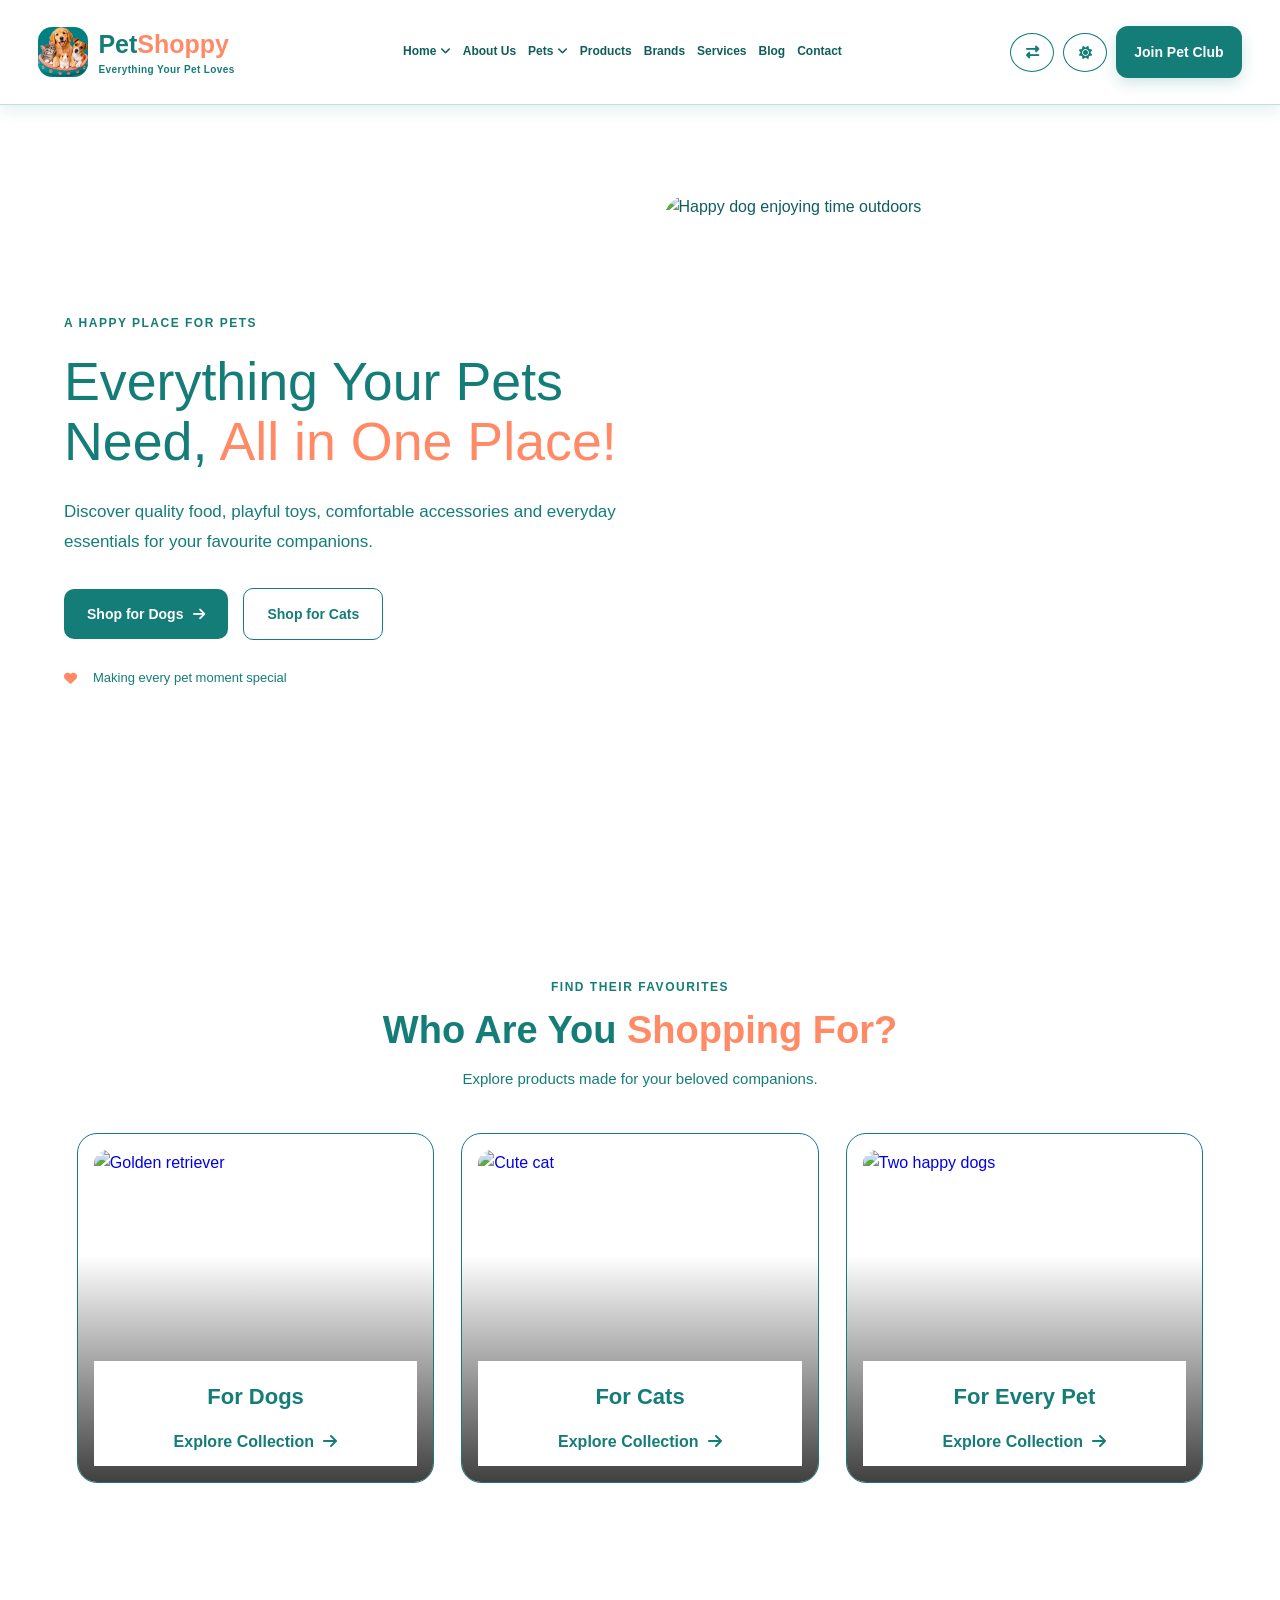
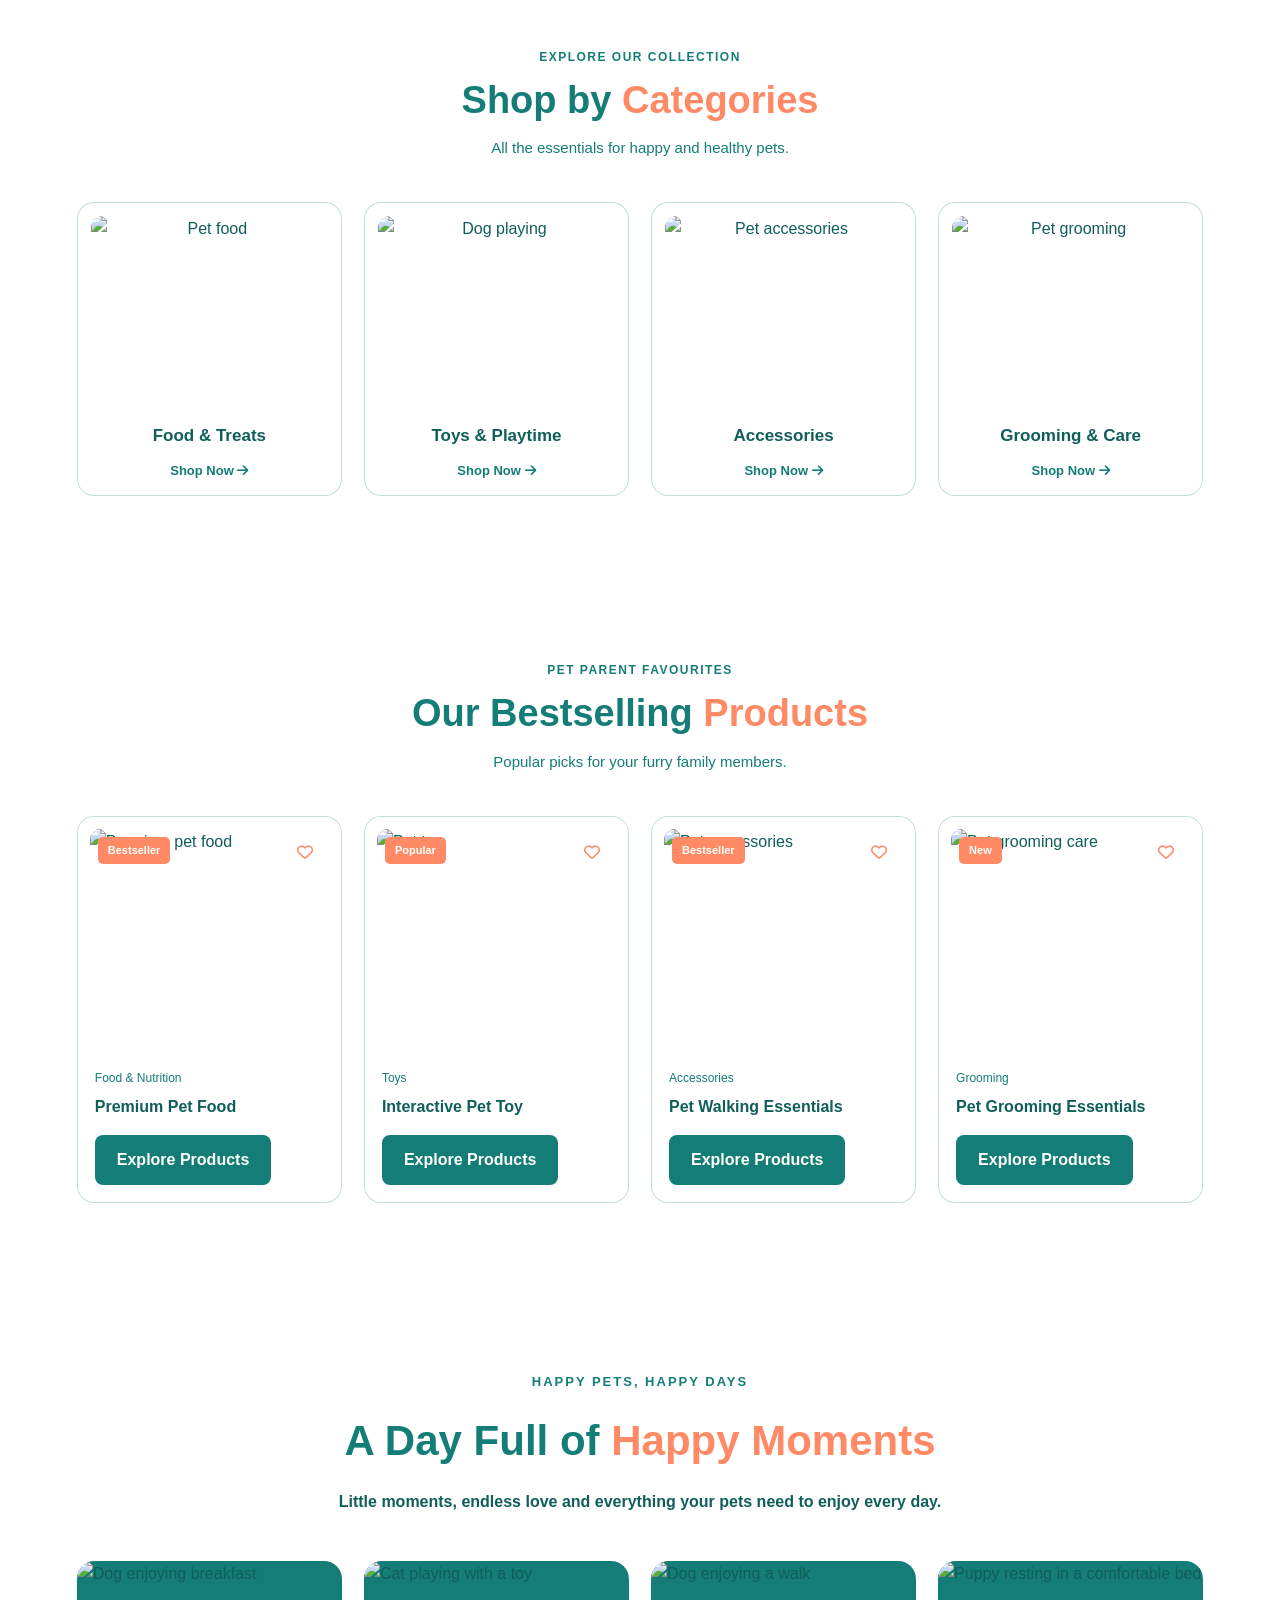
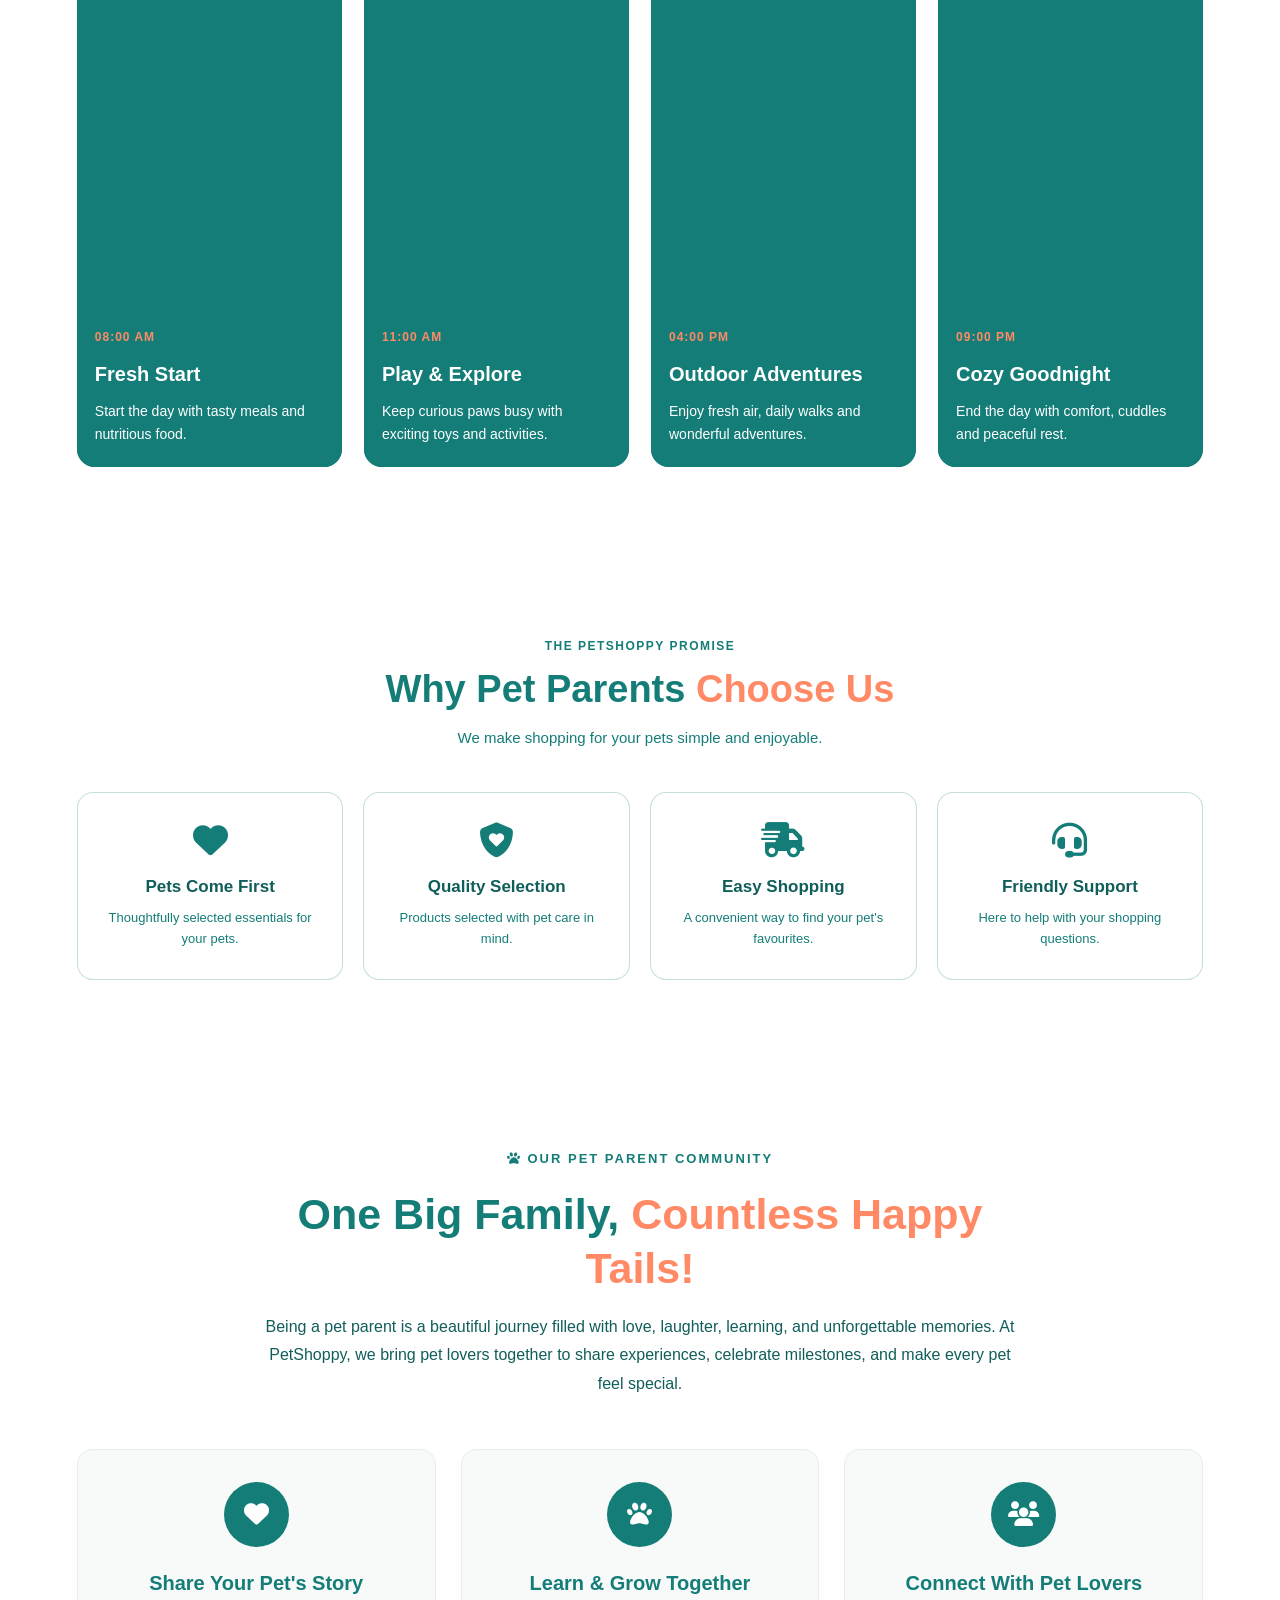
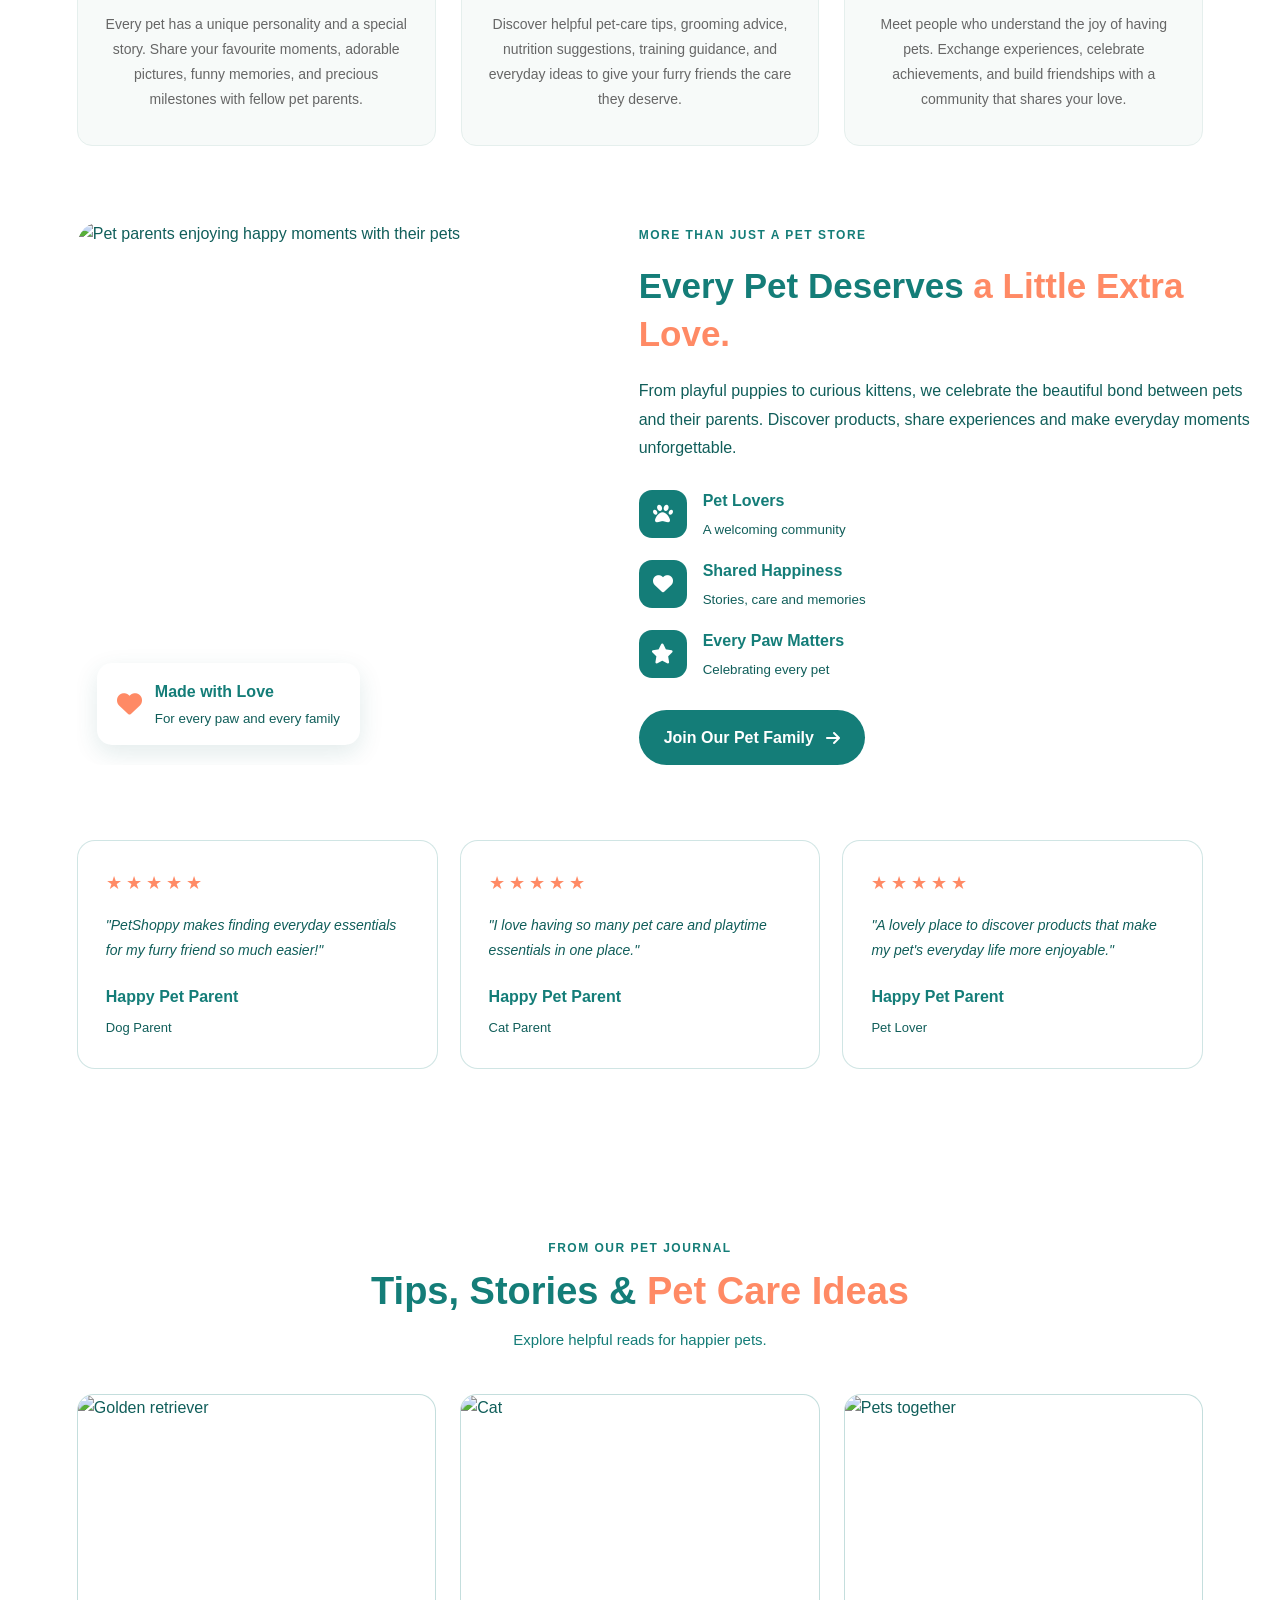
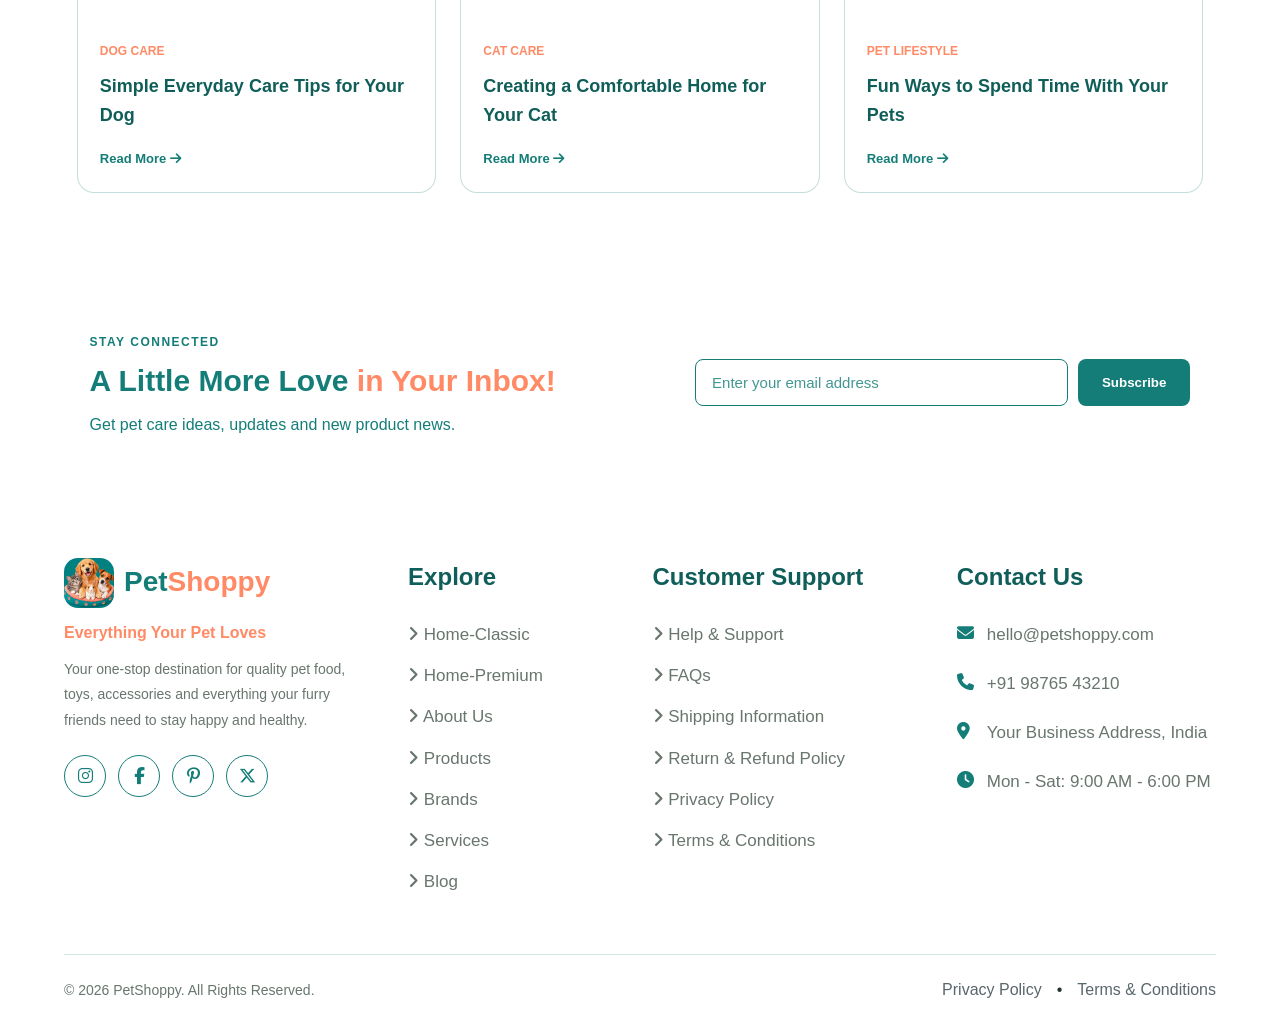
==== commit 9aed2248: "Update index.html" ====
--- a/index.html
+++ b/index.html
@@ -9,7 +9,7 @@
     <!-- CSS -->
     <link rel="stylesheet" href="style.css">
 
-    <link rel="icon" type="image/png" sizes="64x64" href="Images/Logo Image1.png">
+    <link rel="icon" type="image/png" sizes="64x64" href="Logo Image1.png">
     
     <!-- Font Awesome -->
     <link rel="stylesheet"
@@ -32,7 +32,7 @@
     <div class="header-container">
 
         <a href="index.html" class="logo">
-            <img src="Images/Logo Image1.png" alt="PetShoppy Logo">
+            <img src="Logo Image1.png" alt="PetShoppy Logo">
             <span class="logo-text">
                 Pet<span>Shoppy</span>
                 <small>Everything Your Pet Loves</small>
@@ -637,7 +637,7 @@
         <div class="footer-column footer-brand">
 
             <a href="index.html" class="logo">
-                <img src="Images/Logo Image1.png" alt="PetShoppy Logo">
+                <img src="Logo Image1.png" alt="PetShoppy Logo">
 
                 <span class="footer-logo-text">
                     Pet<span>Shoppy</span>
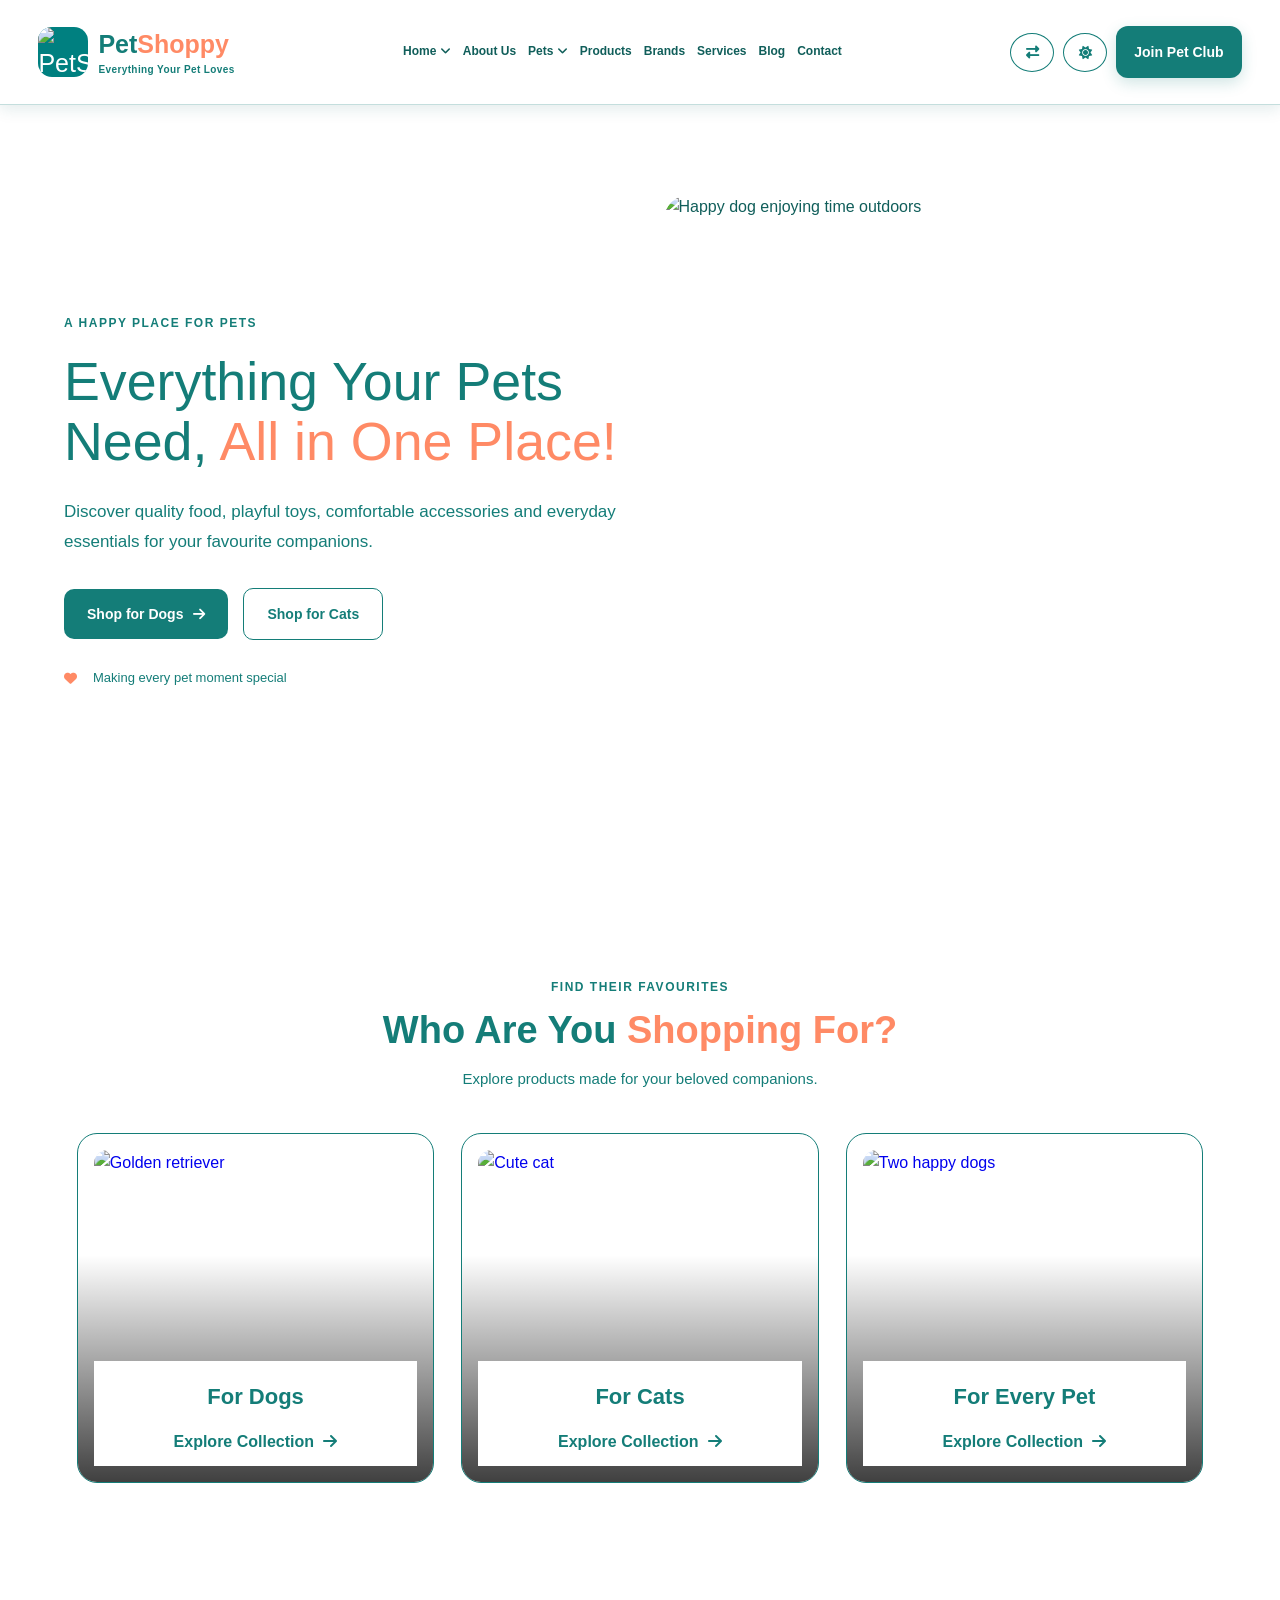
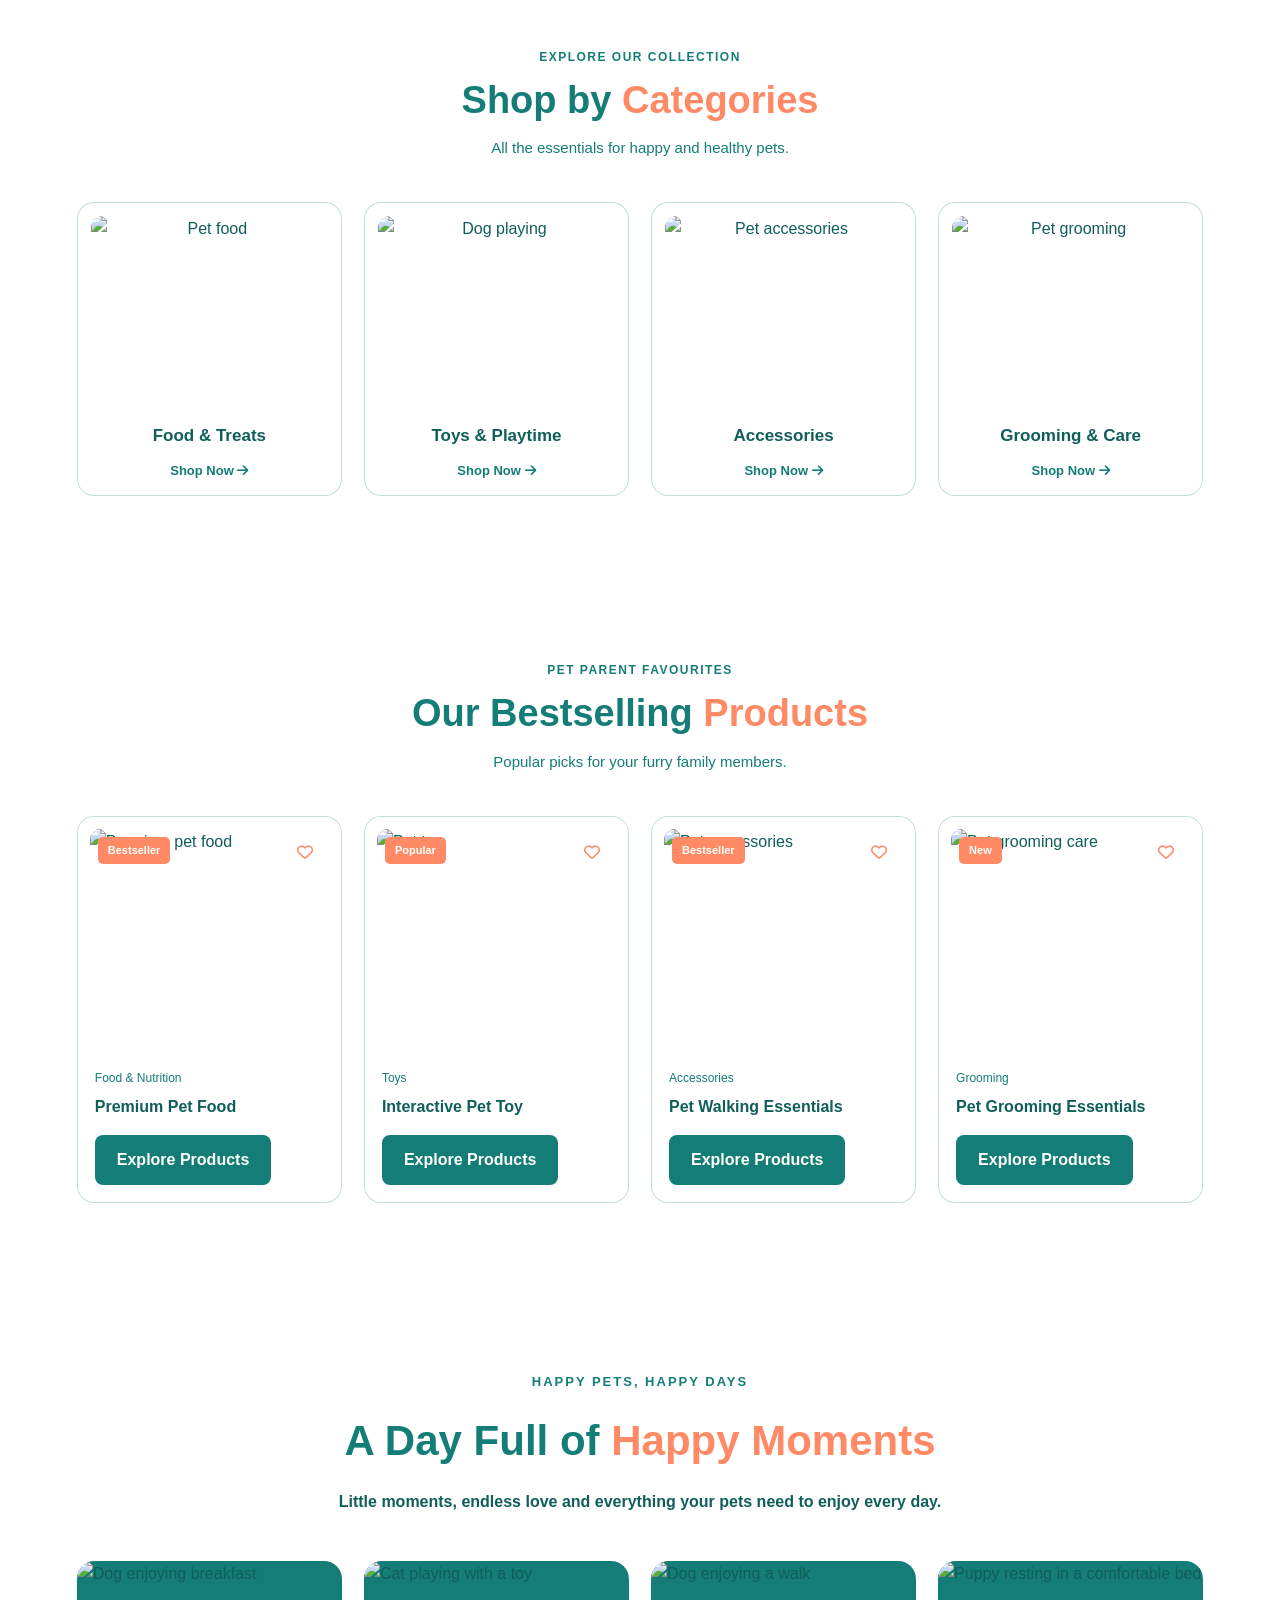
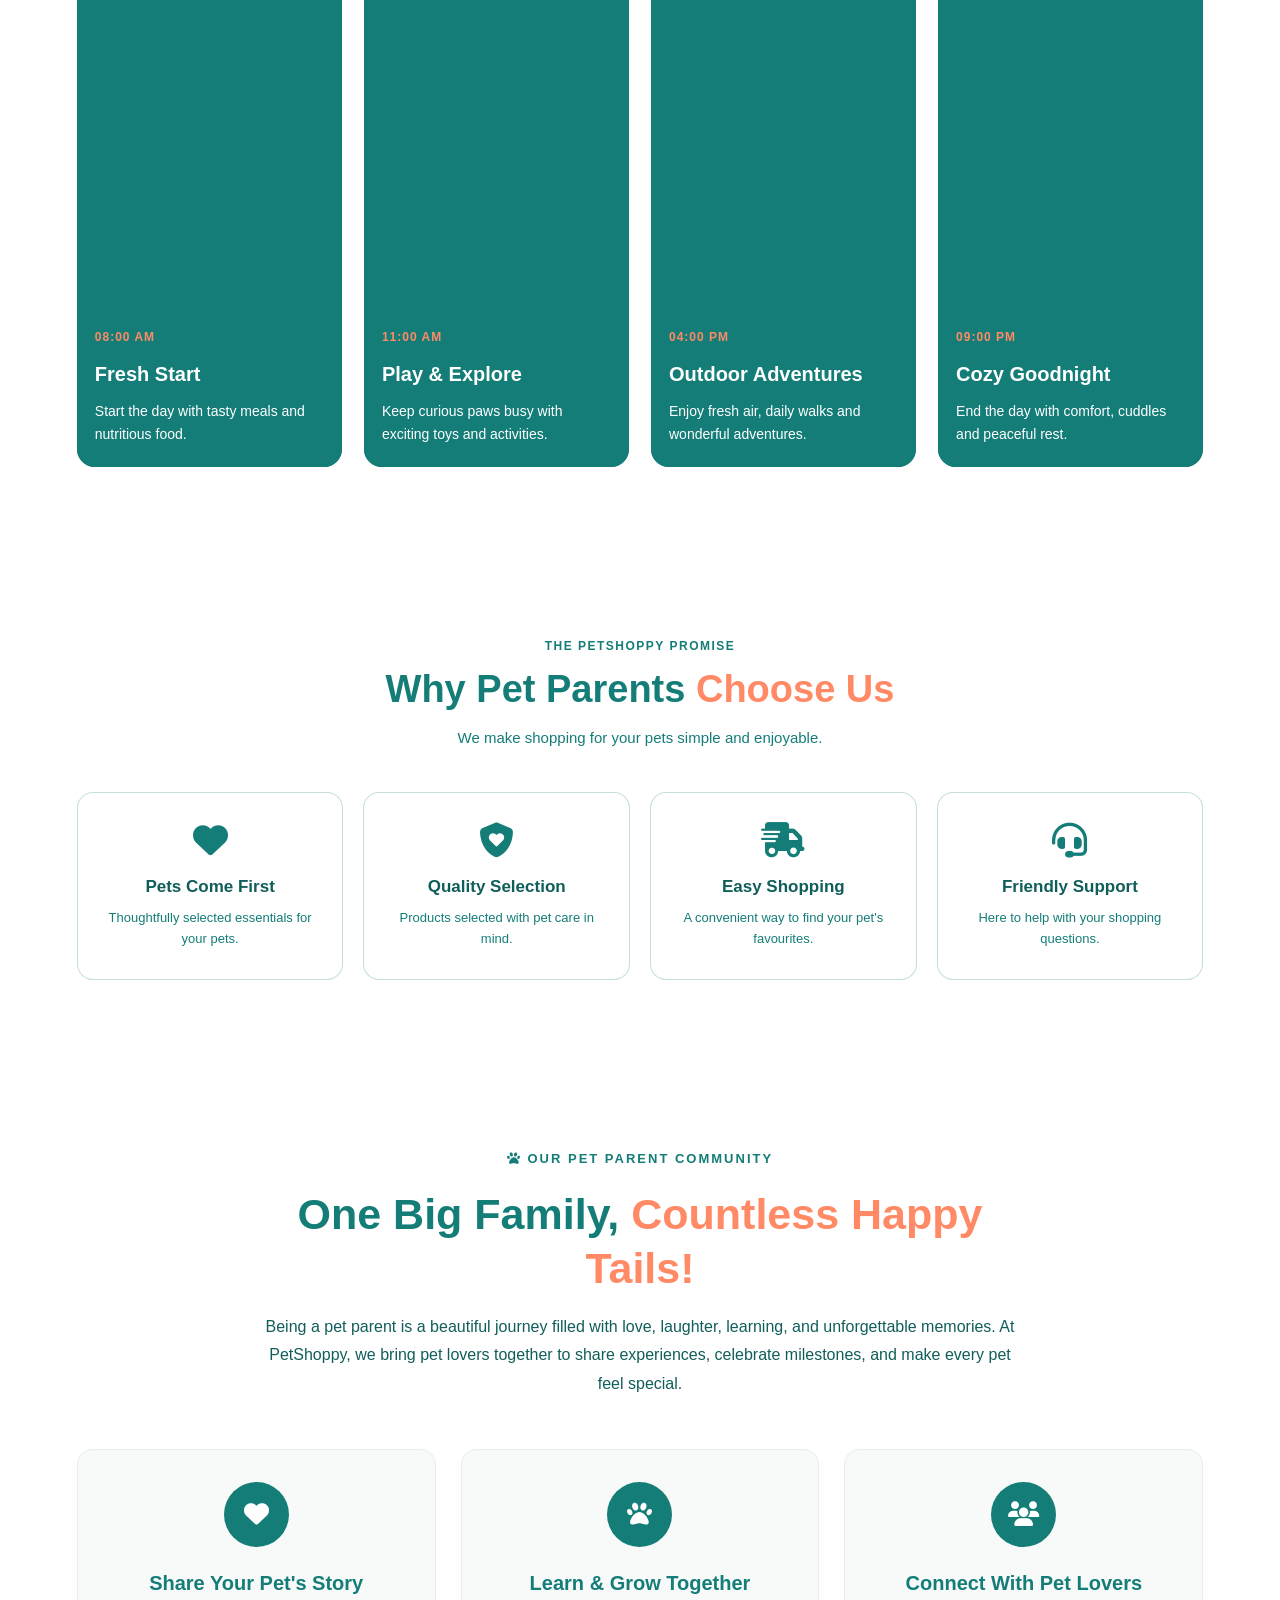
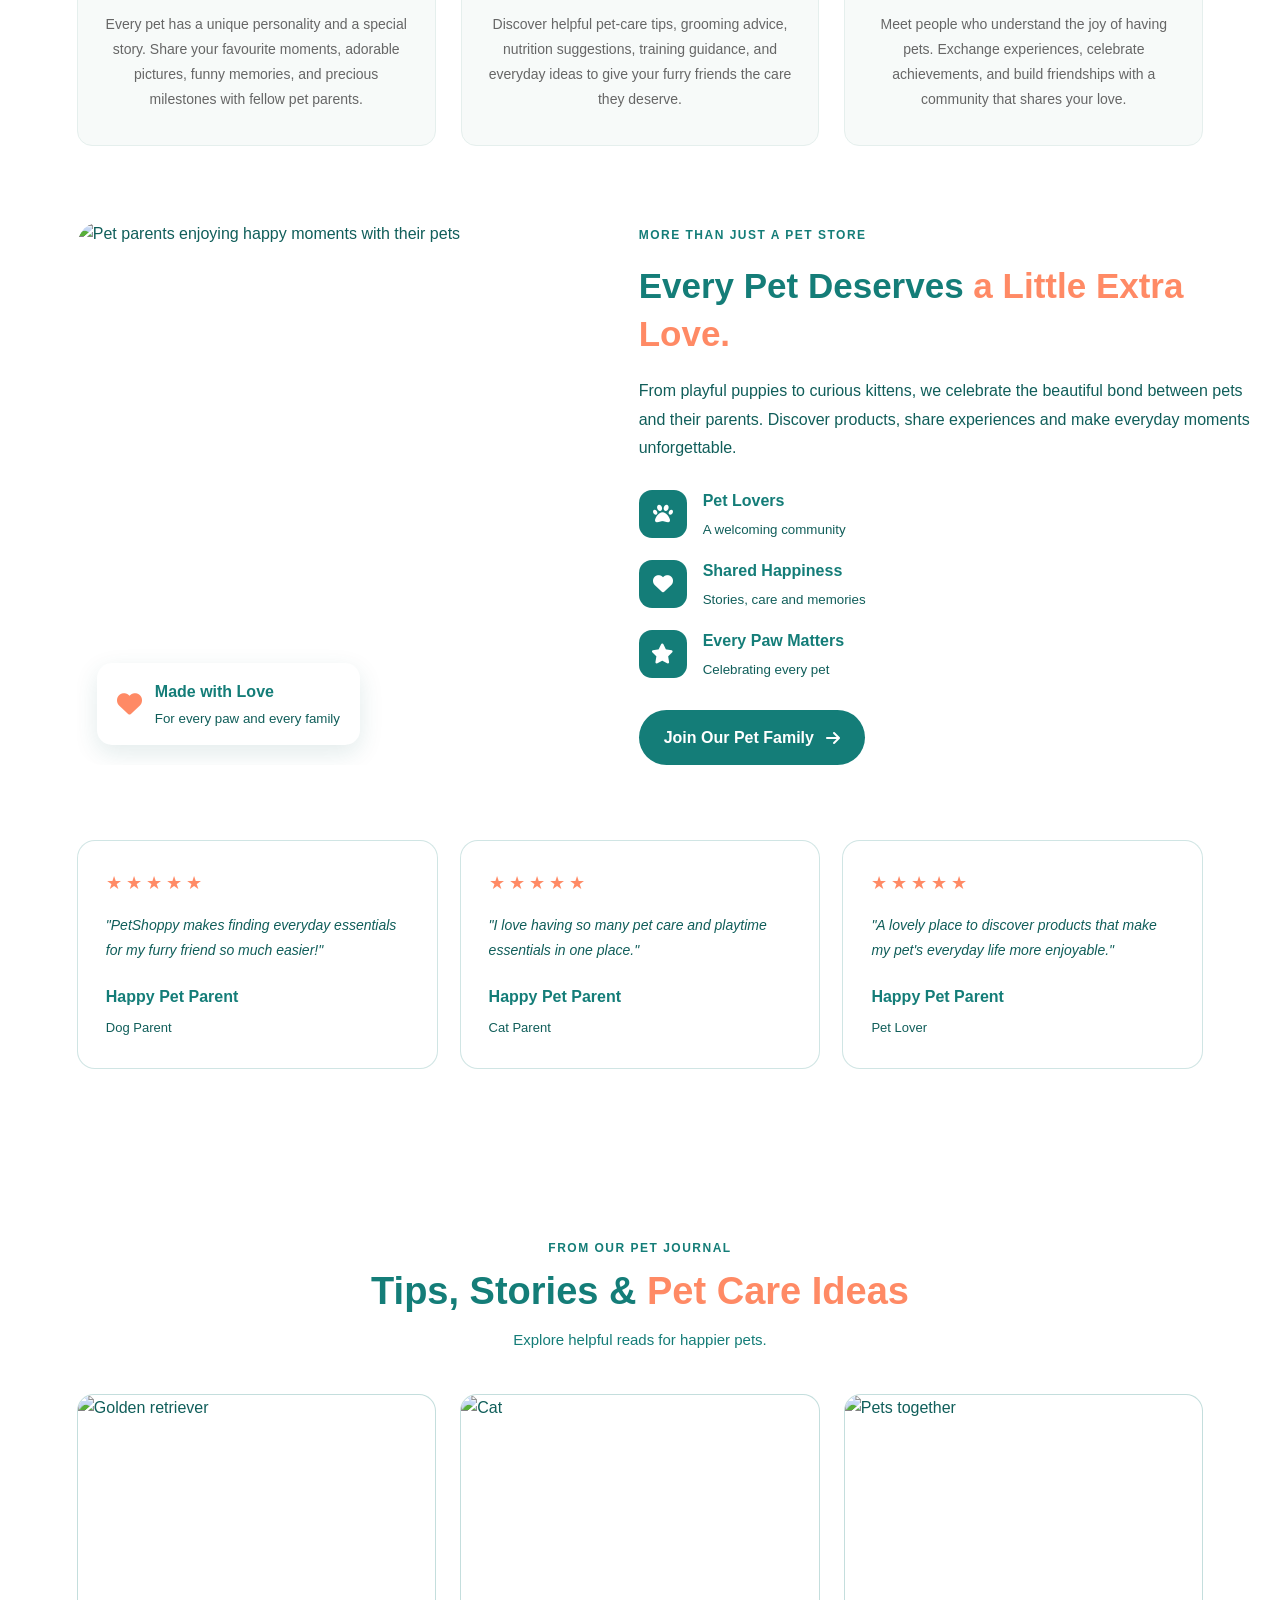
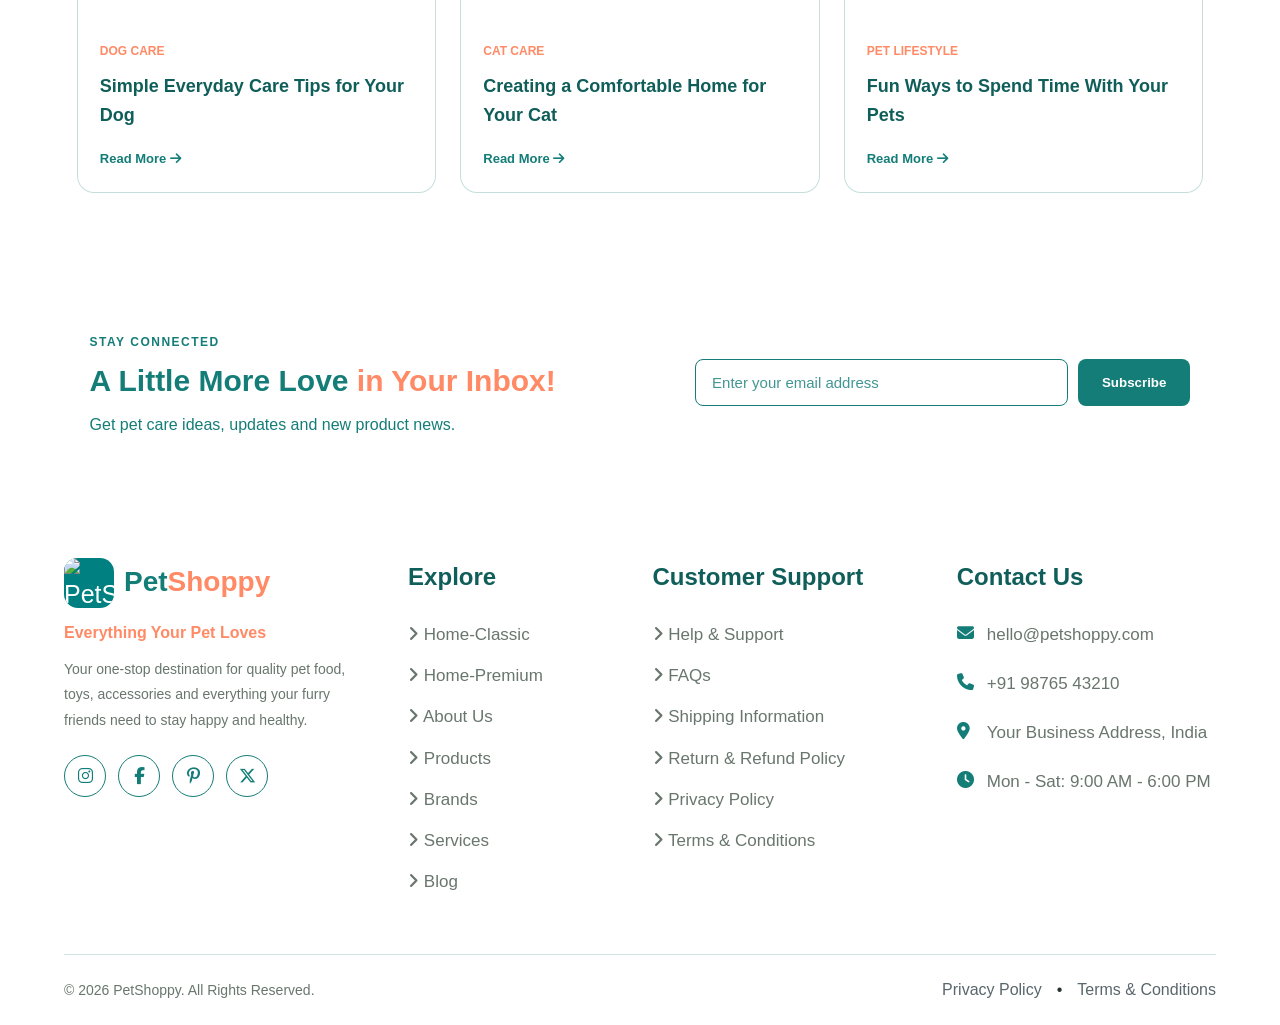
==== commit ec125e1b: "Add files via upload" ====
--- a/index.html
+++ b/index.html
@@ -9,7 +9,7 @@
     <!-- CSS -->
     <link rel="stylesheet" href="style.css">
 
-    <link rel="icon" type="image/png" sizes="64x64" href="Logo Image1.png">
+    <link rel="icon" type="image/png" sizes="64x64" href="Images/Logo Image1.png">
     
     <!-- Font Awesome -->
     <link rel="stylesheet"
@@ -32,7 +32,7 @@
     <div class="header-container">
 
         <a href="index.html" class="logo">
-            <img src="Logo Image1.png" alt="PetShoppy Logo">
+            <img src="Images/Logo Image1.png" alt="PetShoppy Logo">
             <span class="logo-text">
                 Pet<span>Shoppy</span>
                 <small>Everything Your Pet Loves</small>
@@ -637,7 +637,7 @@
         <div class="footer-column footer-brand">
 
             <a href="index.html" class="logo">
-                <img src="Logo Image1.png" alt="PetShoppy Logo">
+                <img src="Images/Logo Image1.png" alt="PetShoppy Logo">
 
                 <span class="footer-logo-text">
                     Pet<span>Shoppy</span>
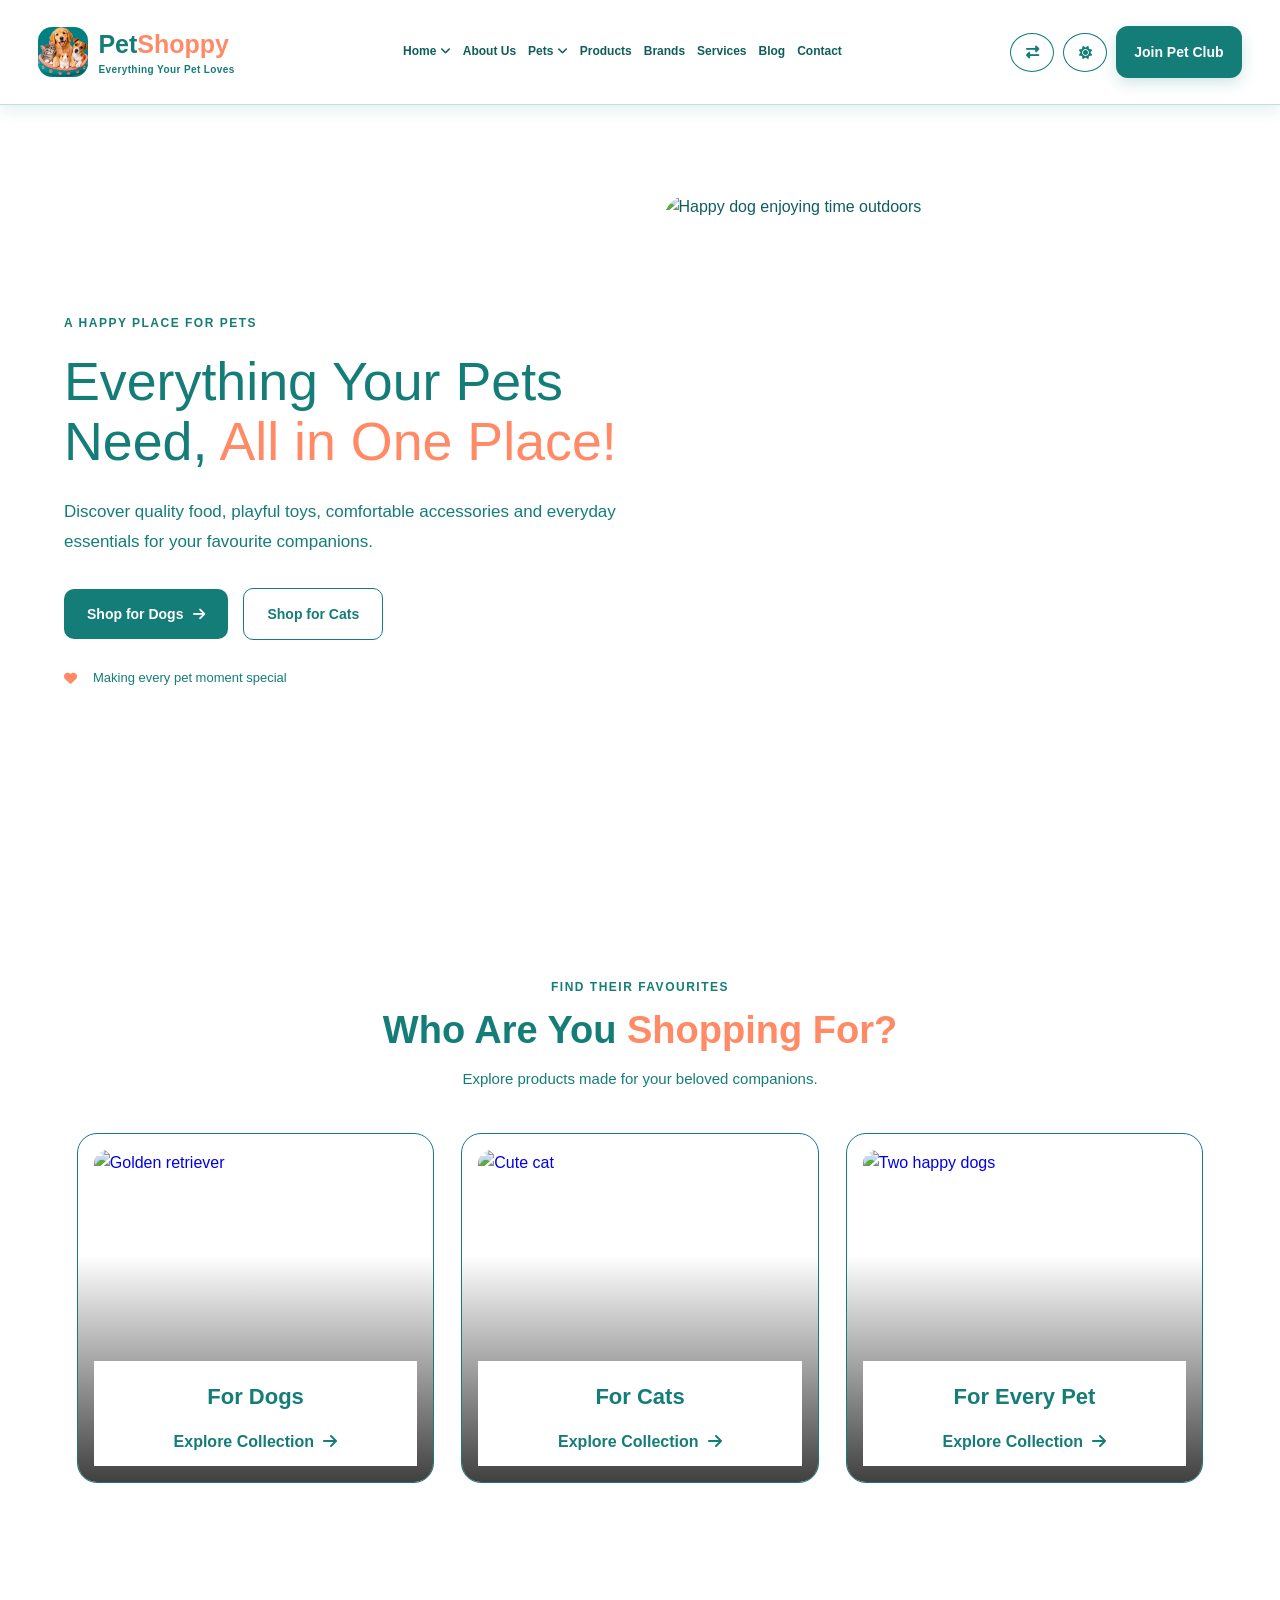
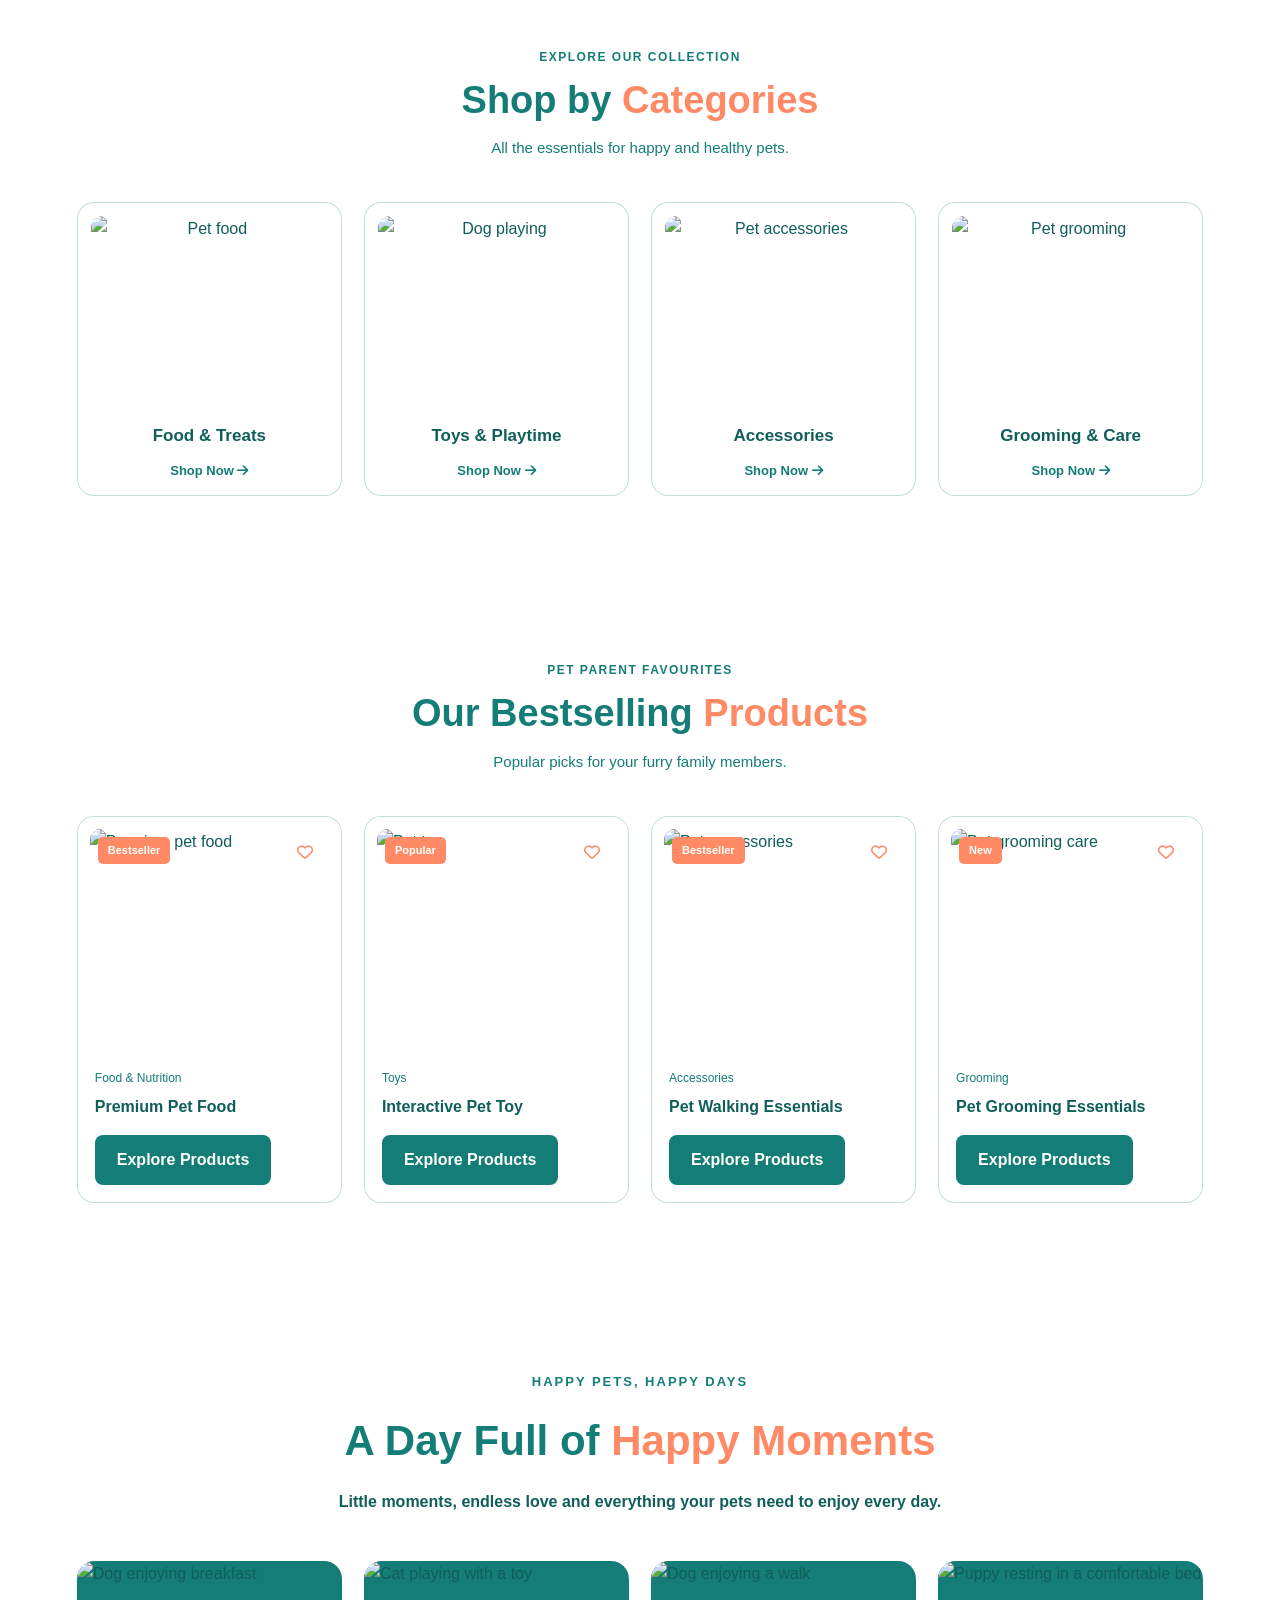
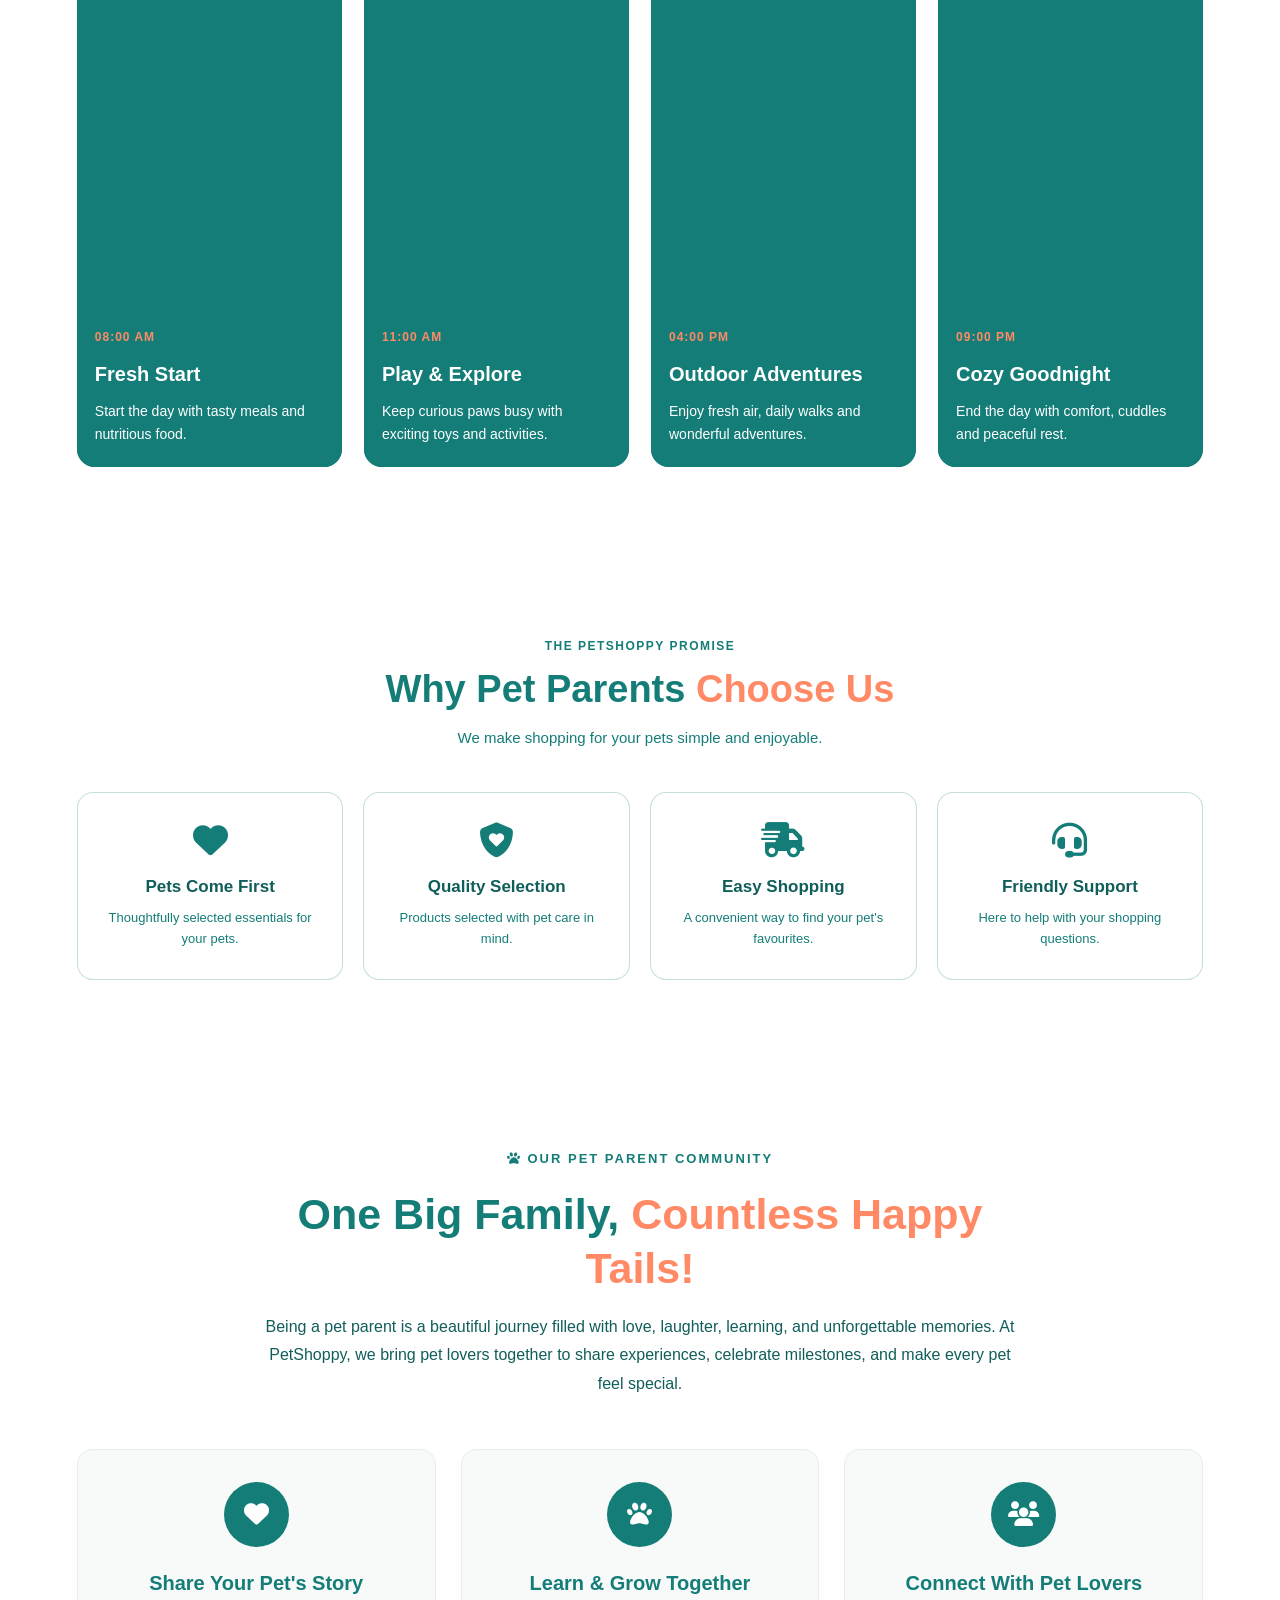
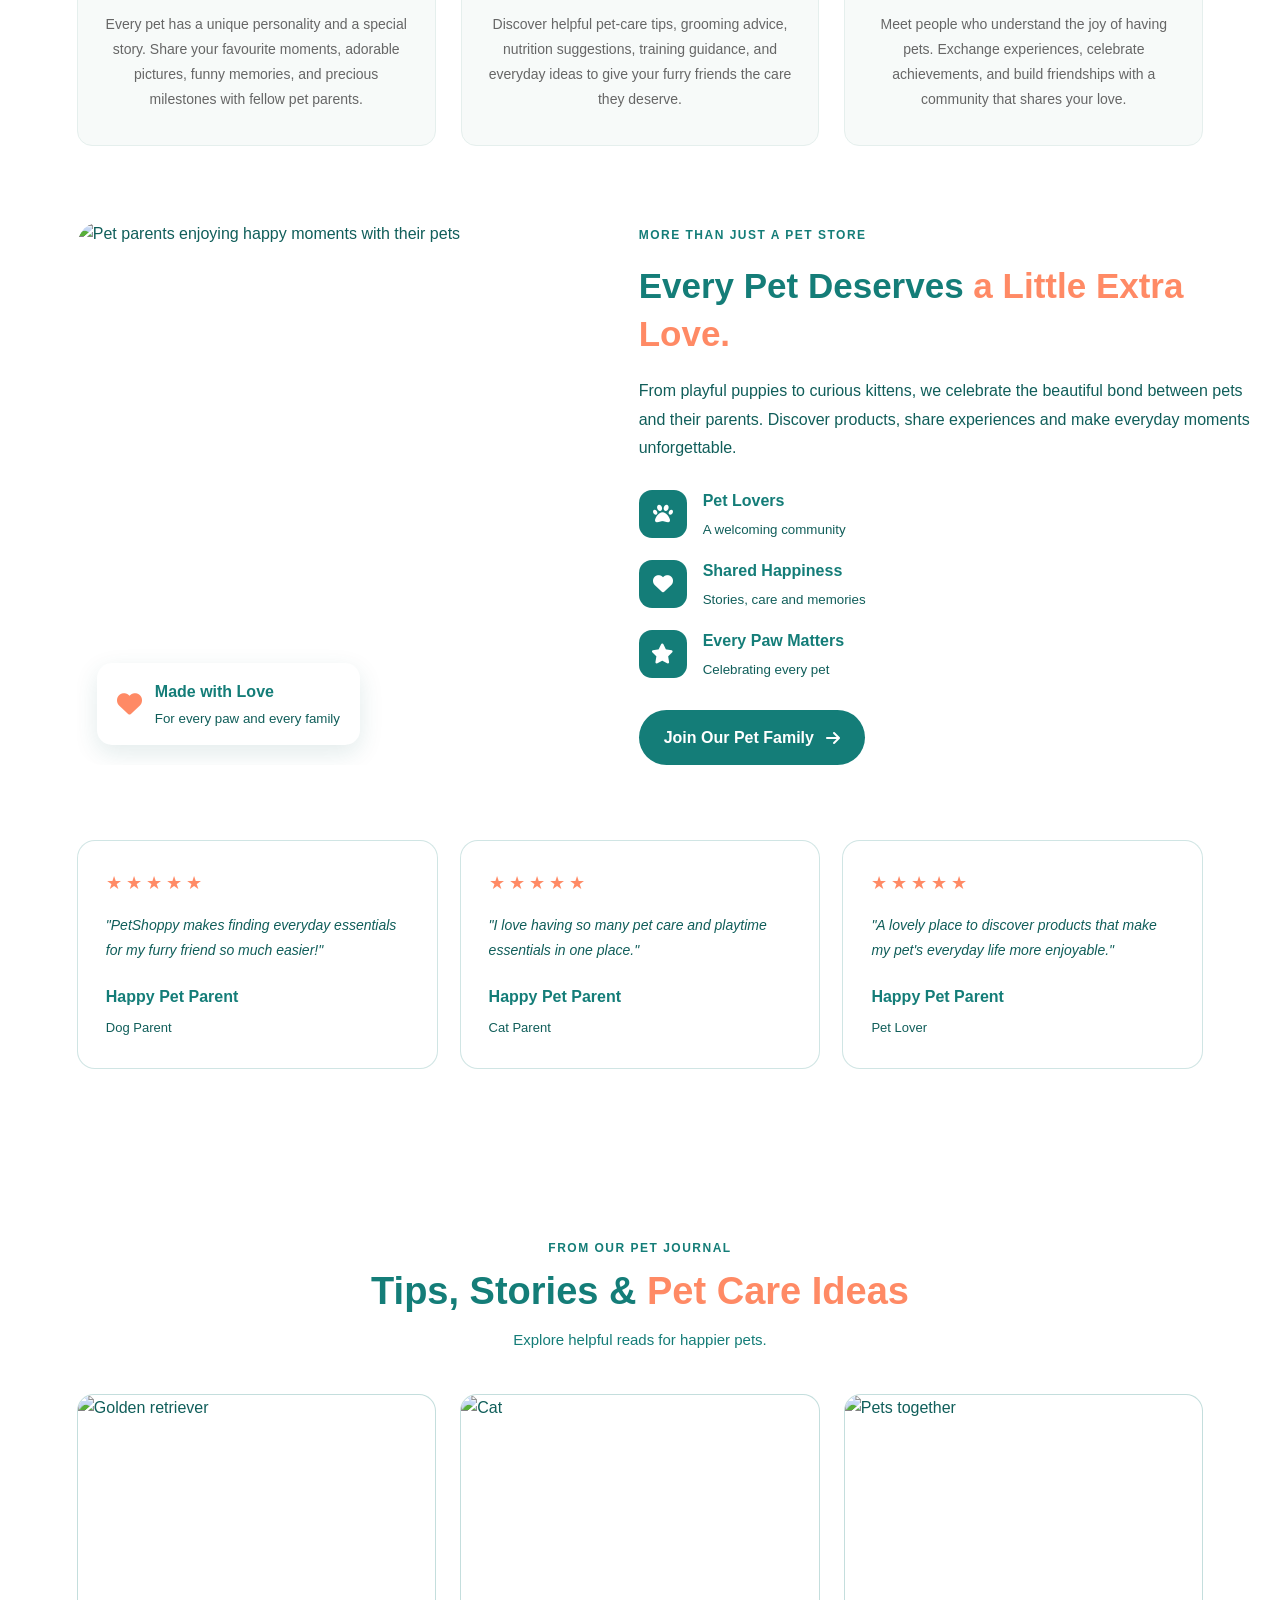
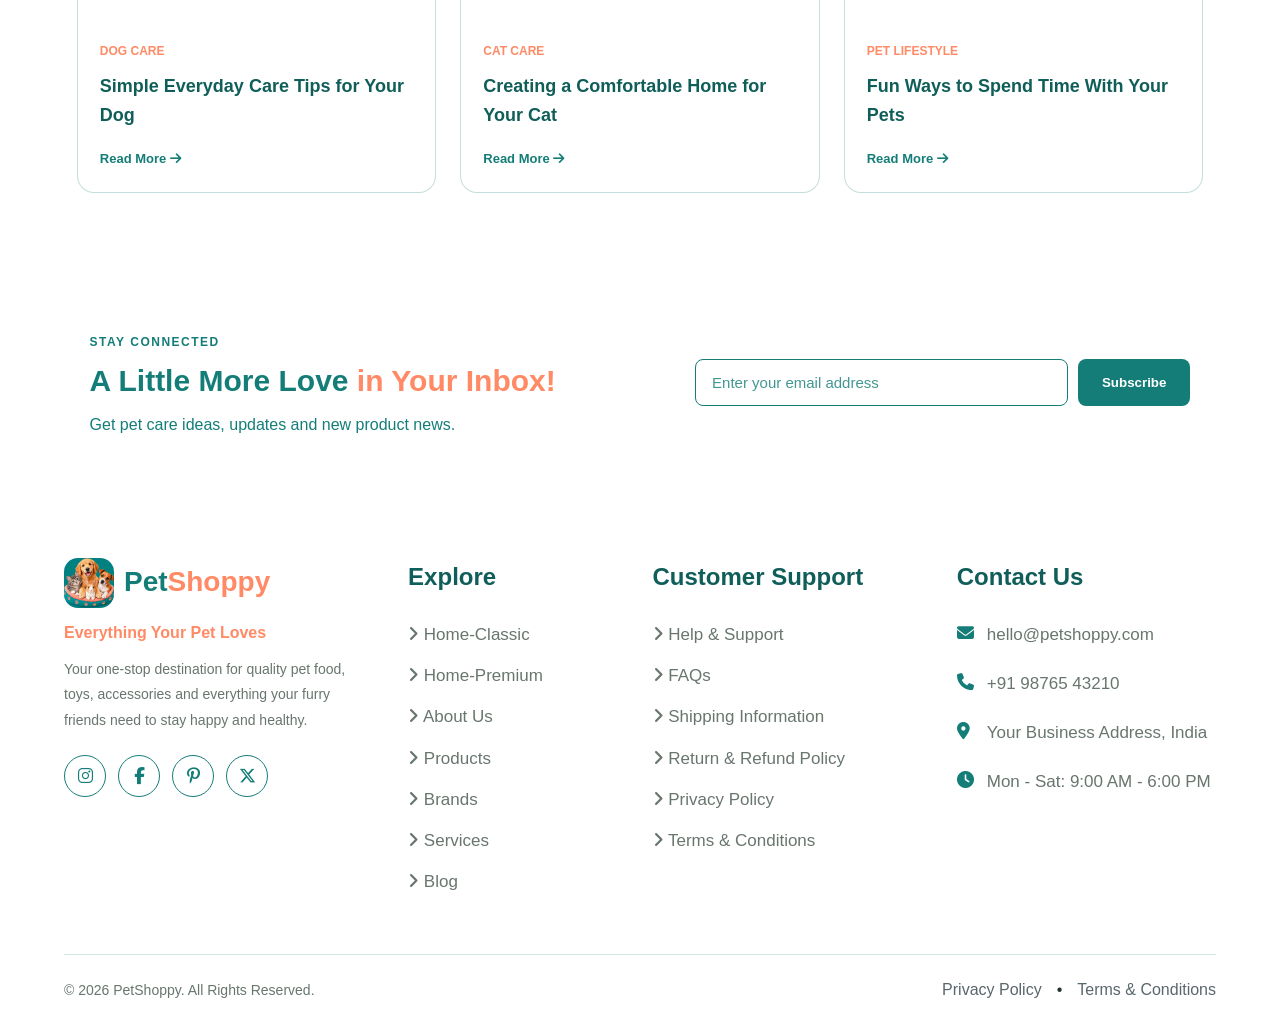
==== commit 317f24c1: "Update index.html" ====
--- a/index.html
+++ b/index.html
@@ -9,7 +9,7 @@
     <!-- CSS -->
     <link rel="stylesheet" href="style.css">
 
-    <link rel="icon" type="image/png" sizes="64x64" href="Images/Logo Image1.png">
+    <link rel="icon" type="image/png" sizes="64x64" href="Logo Image1.png">
     
     <!-- Font Awesome -->
     <link rel="stylesheet"
@@ -32,7 +32,7 @@
     <div class="header-container">
 
         <a href="index.html" class="logo">
-            <img src="Images/Logo Image1.png" alt="PetShoppy Logo">
+            <img src="Logo Image1.png" alt="PetShoppy Logo">
             <span class="logo-text">
                 Pet<span>Shoppy</span>
                 <small>Everything Your Pet Loves</small>
@@ -637,7 +637,7 @@
         <div class="footer-column footer-brand">
 
             <a href="index.html" class="logo">
-                <img src="Images/Logo Image1.png" alt="PetShoppy Logo">
+                <img src="Logo Image1.png" alt="PetShoppy Logo">
 
                 <span class="footer-logo-text">
                     Pet<span>Shoppy</span>
